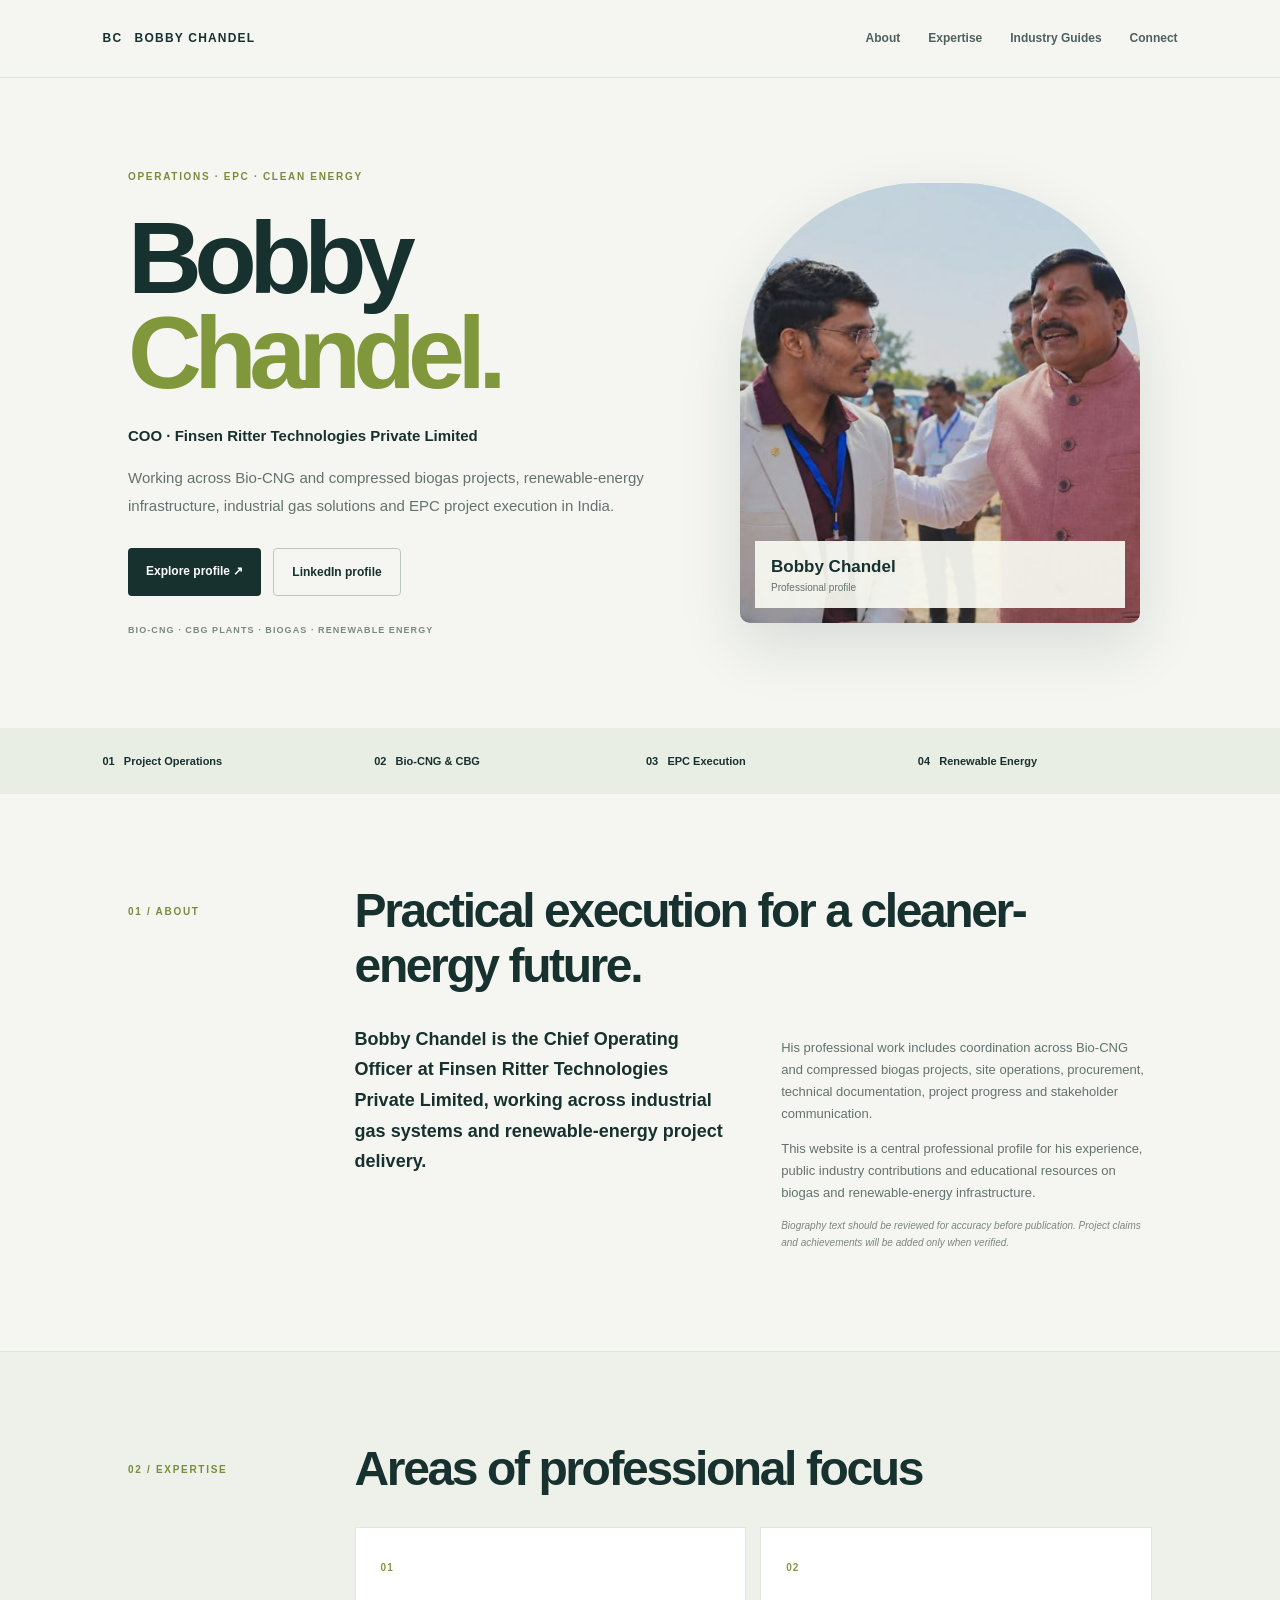
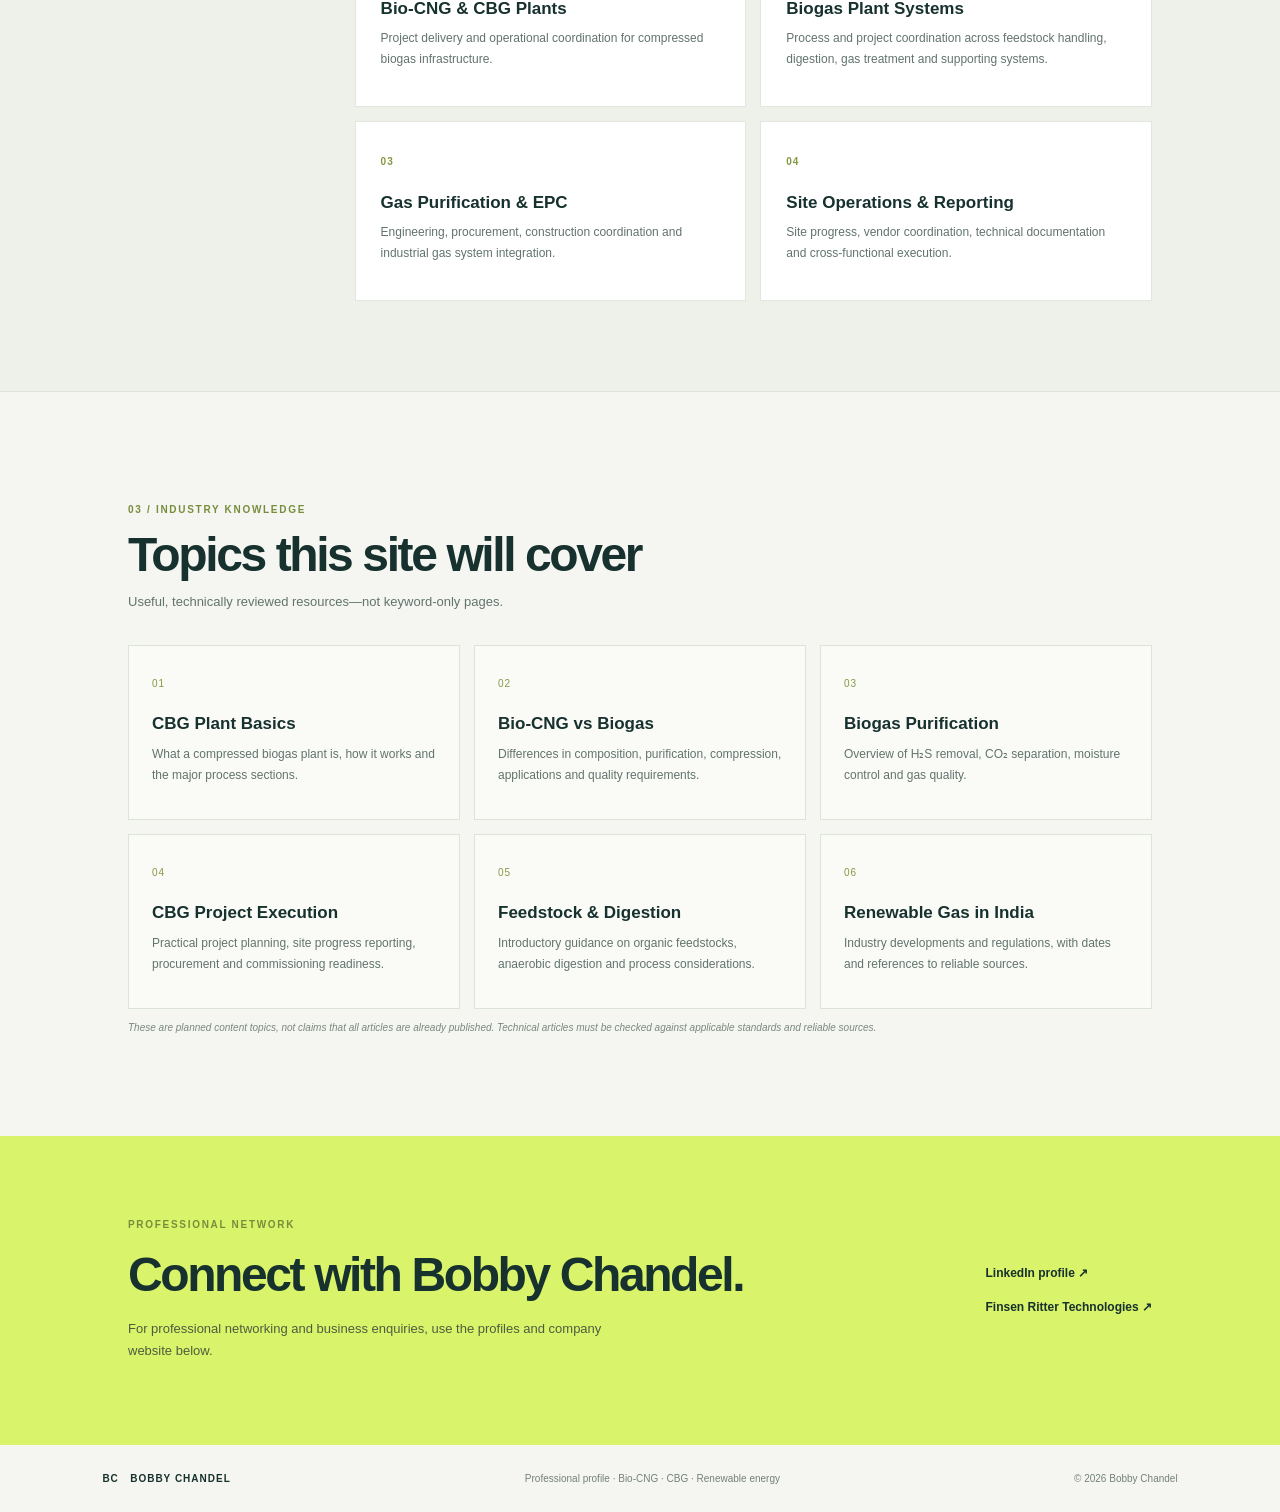
==== index.html @ 79c64b50 "Add files via upload" ====
<!doctype html>
<html lang="en">
<head>
<meta charset="utf-8"><meta name="viewport" content="width=device-width,initial-scale=1">
<title>Bobby Chandel | Bio-CNG, CBG Plants & Renewable Energy</title>
<meta name="description" content="Bobby Chandel, COO at Finsen Ritter Technologies Private Limited, works across Bio-CNG and compressed biogas projects, biogas plants, EPC execution and renewable energy infrastructure in India.">
<meta name="robots" content="index,follow,max-image-preview:large">
<link rel="canonical" href="https://bobbychandel.github.io/">
<meta property="og:type" content="profile"><meta property="og:title" content="Bobby Chandel | Bio-CNG & Renewable Energy">
<meta property="og:description" content="Professional profile of Bobby Chandel, COO at Finsen Ritter Technologies Private Limited.">
<meta property="og:url" content="https://bobbychandel.github.io/">
<meta property="og:image" content="https://bobbychandel.github.io/assets/bobby-chandel.jpg">
<meta name="twitter:card" content="summary_large_image"><meta name="twitter:image" content="https://bobbychandel.github.io/assets/bobby-chandel.jpg">
<link rel="stylesheet" href="styles.css">
<script type="application/ld+json">
{"@context":"https://schema.org","@type":"Person","name":"Bobby Chandel","jobTitle":"Chief Operating Officer","image":"https://bobbychandel.github.io/assets/bobby-chandel.jpg","url":"https://bobbychandel.github.io/","worksFor":{"@type":"Organization","name":"Finsen Ritter Technologies Private Limited","url":"https://www.finsenritter.com/"},"sameAs":["https://in.linkedin.com/in/bobby-chandel-126a93152"],"knowsAbout":["Bio-CNG plants","CBG plants","compressed biogas","biogas plants","biogas purification","renewable energy","EPC project execution","industrial gas solutions"]}
</script>
</head>
<body>
<header><a class="brand" href="#home">BC <span>BOBBY CHANDEL</span></a><nav><a href="#about">About</a><a href="#expertise">Expertise</a><a href="#insights">Industry Guides</a><a href="#connect">Connect</a></nav></header>
<main>
<section class="hero" id="home">
<div class="intro"><p class="eyebrow">OPERATIONS · EPC · CLEAN ENERGY</p><h1>Bobby<br><em>Chandel.</em></h1><h2>COO · Finsen Ritter Technologies Private Limited</h2><p class="summary">Working across Bio-CNG and compressed biogas projects, renewable-energy infrastructure, industrial gas solutions and EPC project execution in India.</p><div class="actions"><a class="btn" href="#about">Explore profile ↗</a><a class="btn outline" href="https://in.linkedin.com/in/bobby-chandel-126a93152" target="_blank" rel="noopener">LinkedIn profile</a></div><p class="micro">BIO-CNG · CBG PLANTS · BIOGAS · RENEWABLE ENERGY</p></div>
<div class="photo"><img src="assets/bobby-chandel.jpg" alt="Bobby Chandel at a professional public event"><div class="photo-label"><strong>Bobby Chandel</strong><span>Professional profile</span></div></div>
</section>
<section class="strip"><span>01 &nbsp; Project Operations</span><span>02 &nbsp; Bio-CNG & CBG</span><span>03 &nbsp; EPC Execution</span><span>04 &nbsp; Renewable Energy</span></section>
<section class="content" id="about"><p class="kicker">01 / ABOUT</p><div><h2>Practical execution for a cleaner-energy future.</h2><div class="two"><p class="lead">Bobby Chandel is the Chief Operating Officer at Finsen Ritter Technologies Private Limited, working across industrial gas systems and renewable-energy project delivery.</p><div><p>His professional work includes coordination across Bio-CNG and compressed biogas projects, site operations, procurement, technical documentation, project progress and stakeholder communication.</p><p>This website is a central professional profile for his experience, public industry contributions and educational resources on biogas and renewable-energy infrastructure.</p><p class="note">Biography text should be reviewed for accuracy before publication. Project claims and achievements will be added only when verified.</p></div></div></div></section>
<section class="content pale" id="expertise"><p class="kicker">02 / EXPERTISE</p><div><h2>Areas of professional focus</h2><div class="cards">
<article><b>01</b><h3>Bio-CNG & CBG Plants</h3><p>Project delivery and operational coordination for compressed biogas infrastructure.</p></article>
<article><b>02</b><h3>Biogas Plant Systems</h3><p>Process and project coordination across feedstock handling, digestion, gas treatment and supporting systems.</p></article>
<article><b>03</b><h3>Gas Purification & EPC</h3><p>Engineering, procurement, construction coordination and industrial gas system integration.</p></article>
<article><b>04</b><h3>Site Operations & Reporting</h3><p>Site progress, vendor coordination, technical documentation and cross-functional execution.</p></article>
</div></div></section>
<section class="insights" id="insights"><p class="kicker">03 / INDUSTRY KNOWLEDGE</p><h2>Topics this site will cover</h2><p class="sub">Useful, technically reviewed resources—not keyword-only pages.</p><div class="topic-grid">
<div><span>01</span><h3>CBG Plant Basics</h3><p>What a compressed biogas plant is, how it works and the major process sections.</p></div>
<div><span>02</span><h3>Bio-CNG vs Biogas</h3><p>Differences in composition, purification, compression, applications and quality requirements.</p></div>
<div><span>03</span><h3>Biogas Purification</h3><p>Overview of H₂S removal, CO₂ separation, moisture control and gas quality.</p></div>
<div><span>04</span><h3>CBG Project Execution</h3><p>Practical project planning, site progress reporting, procurement and commissioning readiness.</p></div>
<div><span>05</span><h3>Feedstock & Digestion</h3><p>Introductory guidance on organic feedstocks, anaerobic digestion and process considerations.</p></div>
<div><span>06</span><h3>Renewable Gas in India</h3><p>Industry developments and regulations, with dates and references to reliable sources.</p></div>
</div><p class="note">These are planned content topics, not claims that all articles are already published. Technical articles must be checked against applicable standards and reliable sources.</p></section>
<section class="connect" id="connect"><div><p class="eyebrow">PROFESSIONAL NETWORK</p><h2>Connect with Bobby Chandel.</h2><p>For professional networking and business enquiries, use the profiles and company website below.</p></div><div class="links"><a href="https://in.linkedin.com/in/bobby-chandel-126a93152" target="_blank" rel="noopener">LinkedIn profile ↗</a><a href="https://www.finsenritter.com/" target="_blank" rel="noopener">Finsen Ritter Technologies ↗</a></div></section>
</main><footer><strong>BC &nbsp; BOBBY CHANDEL</strong><span>Professional profile · Bio-CNG · CBG · Renewable energy</span><span>© <span id="year">2026</span> Bobby Chandel</span></footer>
<script>document.getElementById('year').textContent=new Date().getFullYear()</script>
</body></html>
---- styles.css ----
*{box-sizing:border-box} :root{--ink:#17312e;--muted:#62736e;--paper:#f5f6f1;--lime:#d9f36a;--line:#dce4da;--dark:#102927}html{scroll-behavior:smooth}body{margin:0;background:var(--paper);color:var(--ink);font:15px/1.7 Arial,sans-serif}a{color:inherit;text-decoration:none}header{height:78px;padding:0 8%;display:flex;justify-content:space-between;align-items:center;border-bottom:1px solid var(--line)}.brand{display:flex;gap:12px;align-items:center;font-size:12px;font-weight:800;letter-spacing:.12em}.brand:first-letter{background:var(--ink);color:var(--lime)}.brand span{letter-spacing:.1em}nav{display:flex;gap:28px;font-size:12px;font-weight:700;color:#4d625d}.hero{display:grid;grid-template-columns:1.1fr .9fr;gap:8%;align-items:center;padding:80px 10%;min-height:620px}.eyebrow,.kicker{font-size:10px;letter-spacing:.17em;font-weight:800;color:#788d3c}.hero h1{font-size:clamp(64px,8vw,105px);letter-spacing:-.075em;line-height:.93;margin:25px 0;font-weight:800}.hero h1 em{font-style:normal;color:#80983b}.hero h2{font-size:15px;line-height:1.5;margin:0 0 16px}.summary{max-width:520px;color:var(--muted);line-height:1.9}.actions{display:flex;gap:12px;flex-wrap:wrap;margin:27px 0}.btn{padding:13px 18px;background:var(--ink);color:white;border-radius:4px;font-size:12px;font-weight:700}.btn.outline{background:transparent;color:var(--ink);border:1px solid #b9c8bc}.micro{font-size:9px;letter-spacing:.12em;color:#7b8a80;font-weight:700}.photo{position:relative;height:440px;max-width:400px;justify-self:center;width:100%;border-radius:180px 180px 10px 10px;overflow:hidden;background:#dbe4d8;box-shadow:0 22px 60px #10292720}.photo img{height:100%;width:100%;object-fit:cover;object-position:40% center}.photo-label{position:absolute;bottom:15px;left:15px;right:15px;padding:13px 16px;background:#f8f9f1ed;display:flex;flex-direction:column;line-height:1.5}.photo-label strong{font-size:17px}.photo-label span{font-size:10px;color:#61736c}.strip{display:grid;grid-template-columns:repeat(4,1fr);gap:12px;padding:24px 8%;background:#e9eee5;font-size:11px;font-weight:700}.content{display:grid;grid-template-columns:.22fr 1fr;gap:5%;padding:90px 10%;border-bottom:1px solid var(--line)}.kicker{padding-top:9px}.content h2,.insights h2,.connect h2{font-size:clamp(30px,4vw,48px);line-height:1.14;letter-spacing:-.05em;margin:0 0 30px}.two{display:grid;grid-template-columns:1fr 1fr;gap:7%;color:var(--muted);font-size:13px}.lead{font-size:18px;line-height:1.7;color:var(--ink);font-weight:600;margin-top:0}.note{font-size:10px!important;color:#7a877e!important;font-style:italic}.pale{background:#eef1e9}.cards{display:grid;grid-template-columns:repeat(2,1fr);gap:14px}.cards article{background:#fff;border:1px solid #e1e7df;padding:25px;min-height:180px}.cards b,.topic-grid span{font-size:10px;color:#849944;letter-spacing:.1em}.cards h3,.topic-grid h3{font-size:17px;line-height:1.4;margin:18px 0 8px}.cards p,.topic-grid p{font-size:12px;color:var(--muted);margin:0}.insights{padding:90px 10%}.insights h2{margin-bottom:8px}.sub{color:var(--muted);font-size:13px;margin:0 0 32px}.topic-grid{display:grid;grid-template-columns:repeat(3,1fr);gap:14px}.topic-grid>div{padding:23px;border:1px solid var(--line);background:#fafbf7;min-height:175px}.connect{padding:70px 10%;display:flex;justify-content:space-between;gap:40px;align-items:center;background:var(--lime)}.connect h2{margin:15px 0}.connect p:not(.eyebrow){font-size:13px;max-width:500px;color:#4e5d3f}.links{display:flex;flex-direction:column;gap:14px;font-size:12px;font-weight:800;white-space:nowrap}footer{display:flex;align-items:center;justify-content:space-between;gap:18px;padding:25px 8%;font-size:10px;color:#748179}footer strong{color:var(--ink);letter-spacing:.1em}@media(max-width:760px){header{height:auto;min-height:70px;padding:15px 5%;flex-wrap:wrap;gap:12px}nav{width:100%;justify-content:space-between;gap:10px;font-size:10px}.hero{grid-template-columns:1fr;padding:50px 7%;gap:35px}.photo{height:370px;max-width:330px;grid-row:1}.hero h1{font-size:74px}.strip{grid-template-columns:repeat(2,1fr);padding:22px 7%}.content{grid-template-columns:1fr;padding:65px 7%;gap:14px}.two{grid-template-columns:1fr;gap:12px}.cards{grid-template-columns:1fr}.insights{padding:65px 7%}.topic-grid{grid-template-columns:1fr}.connect{padding:55px 7%;display:block}.links{margin-top:25px}footer{padding:25px 7%;flex-direction:column;align-items:flex-start}}
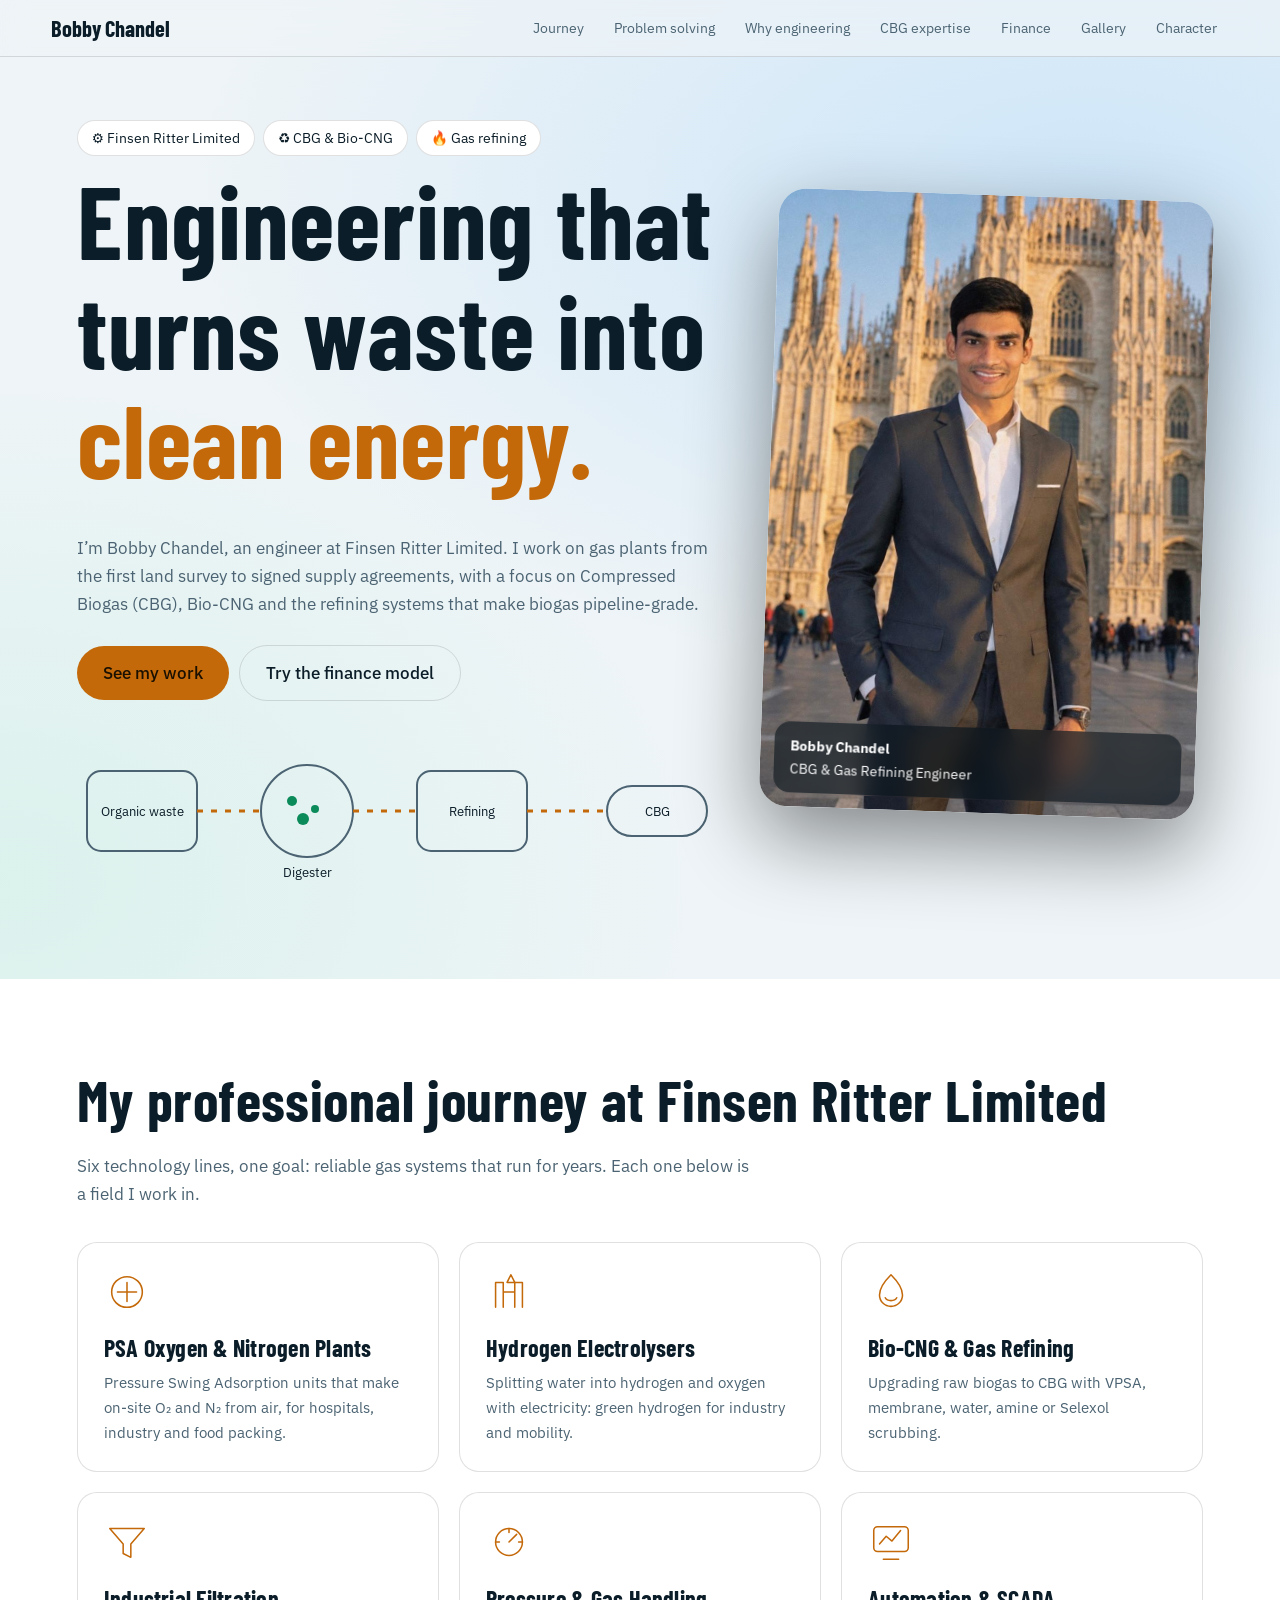
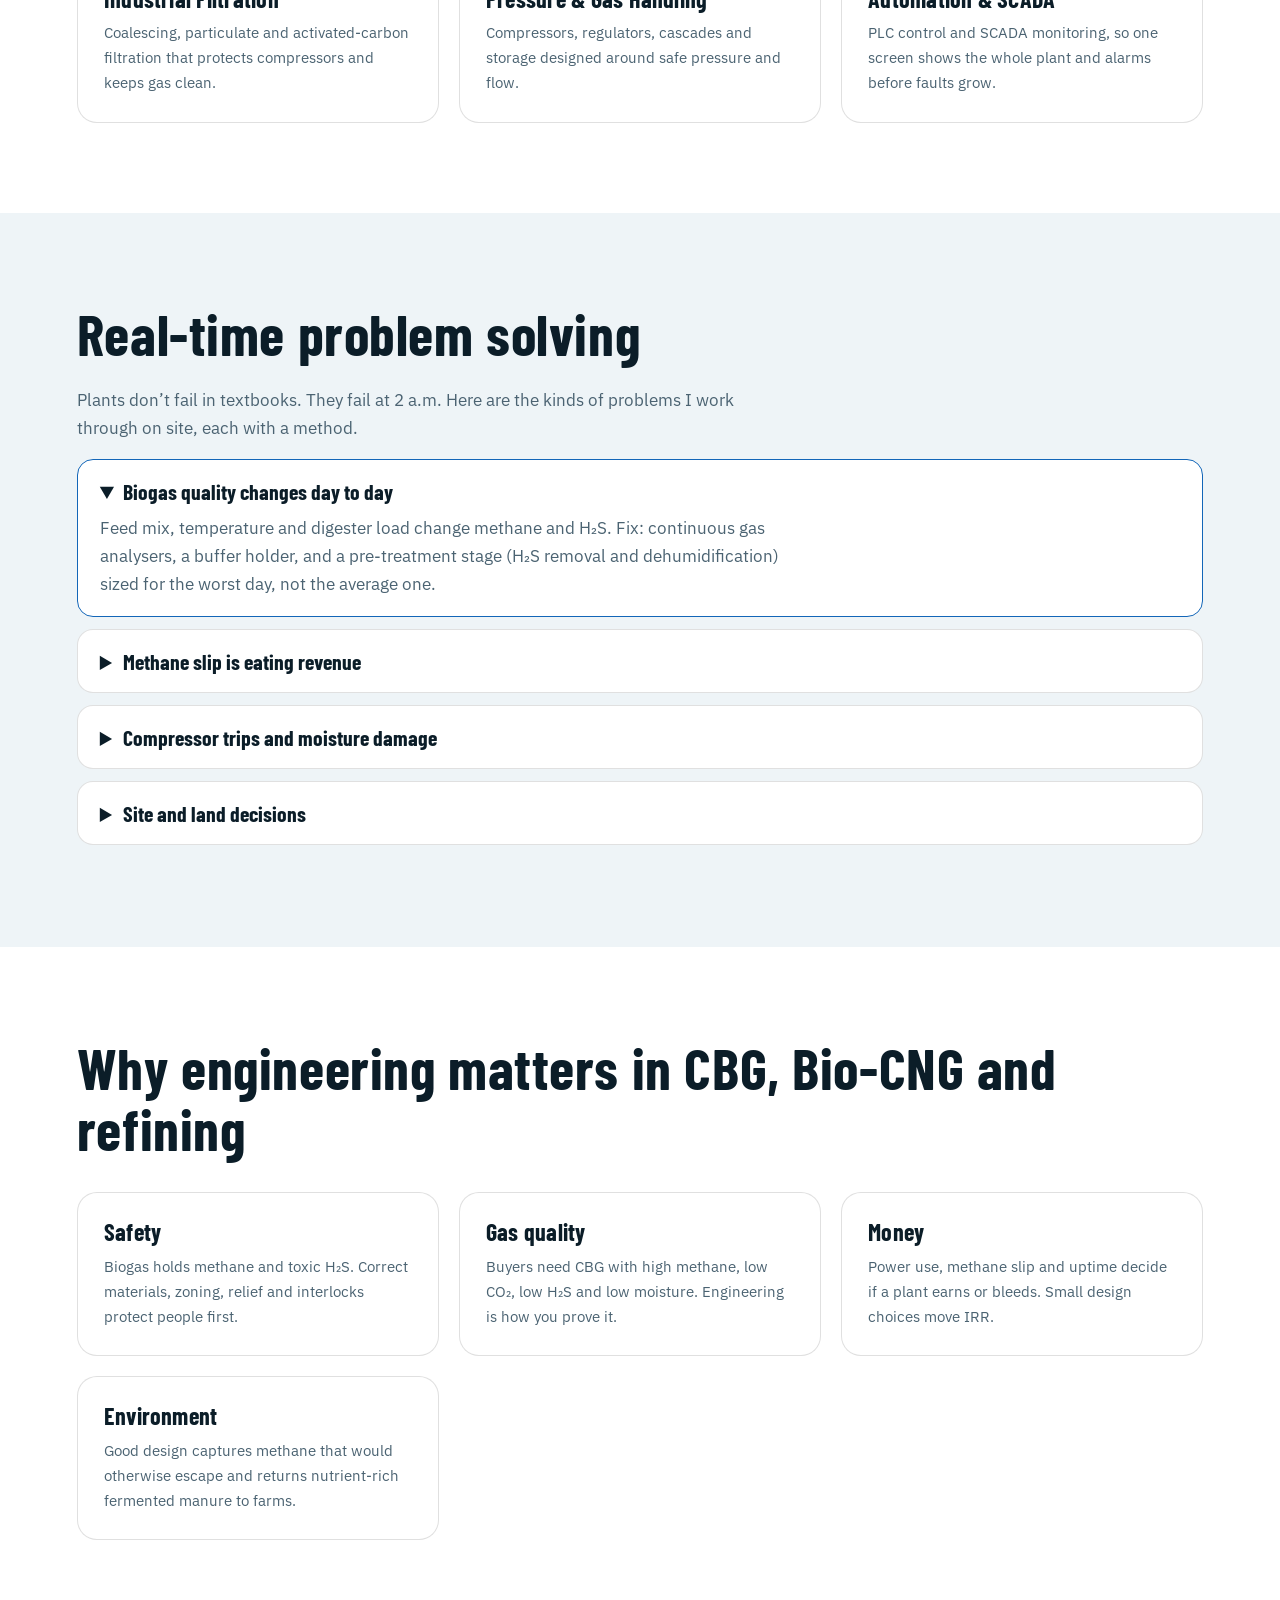
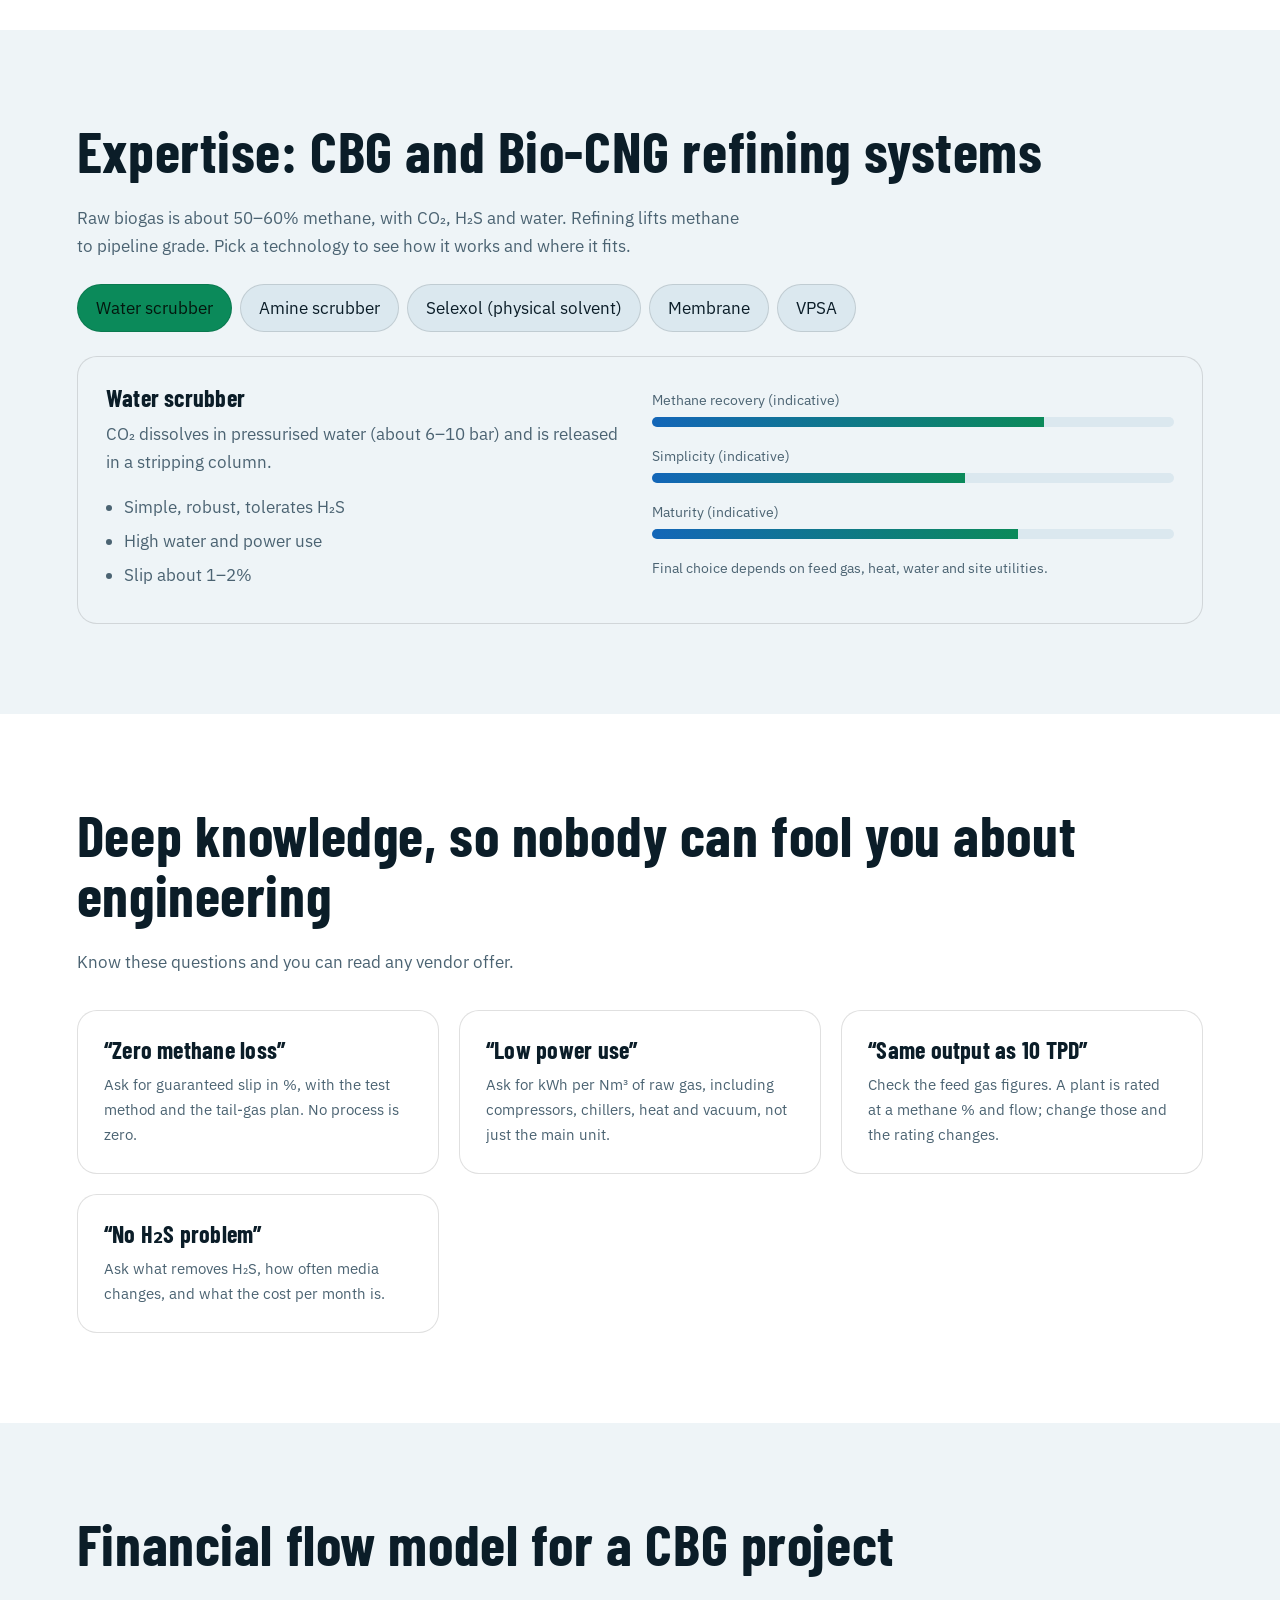
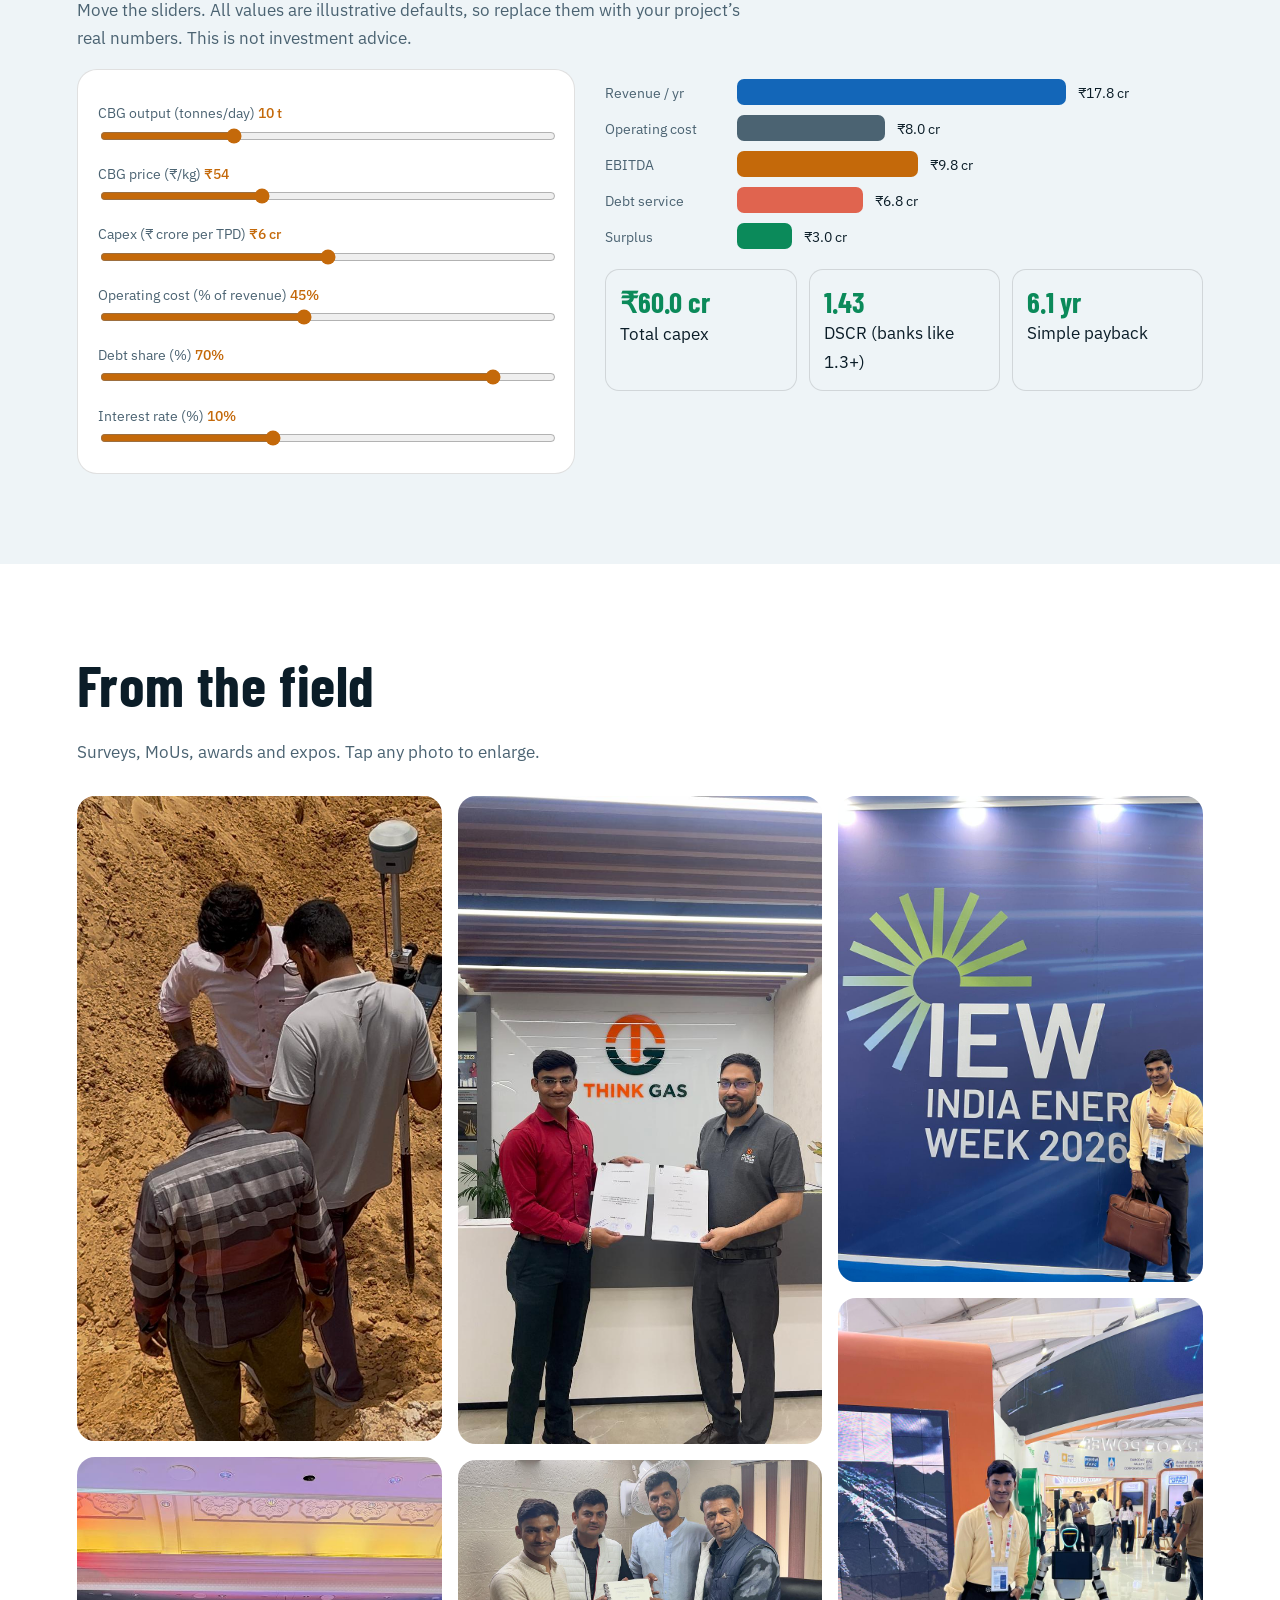
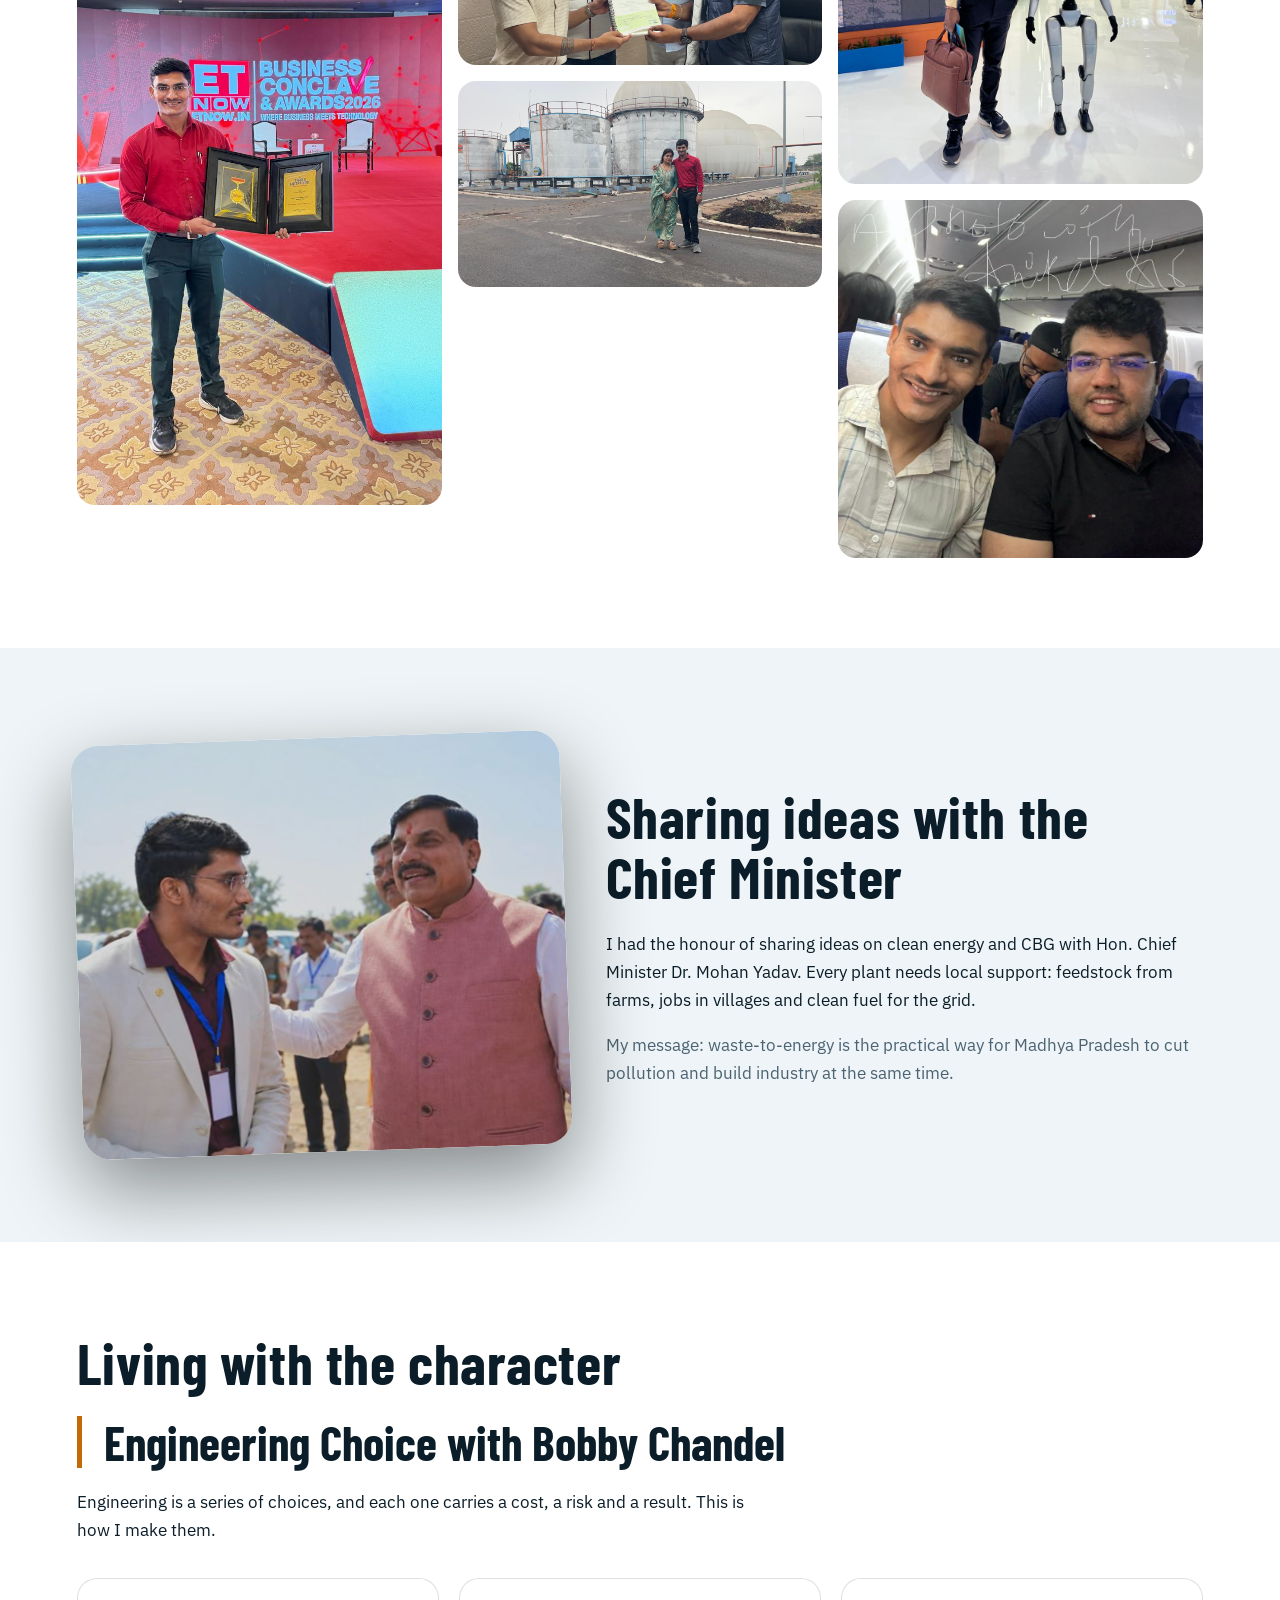
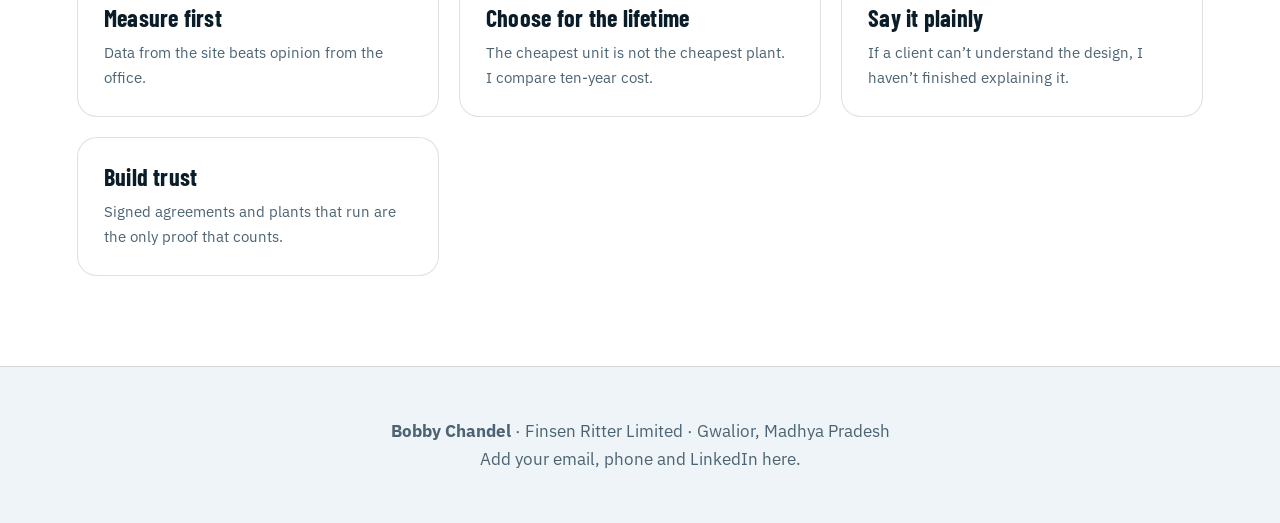
==== commit 58201af3: "Add files via upload" ====
--- a/index.html
+++ b/index.html
@@ -1,45 +1,152 @@
-<!doctype html>
-<html lang="en">
-<head>
-<meta charset="utf-8"><meta name="viewport" content="width=device-width,initial-scale=1">
-<title>Bobby Chandel | Bio-CNG, CBG Plants & Renewable Energy</title>
-<meta name="description" content="Bobby Chandel, COO at Finsen Ritter Technologies Private Limited, works across Bio-CNG and compressed biogas projects, biogas plants, EPC execution and renewable energy infrastructure in India.">
-<meta name="robots" content="index,follow,max-image-preview:large">
-<link rel="canonical" href="https://bobbychandel.github.io/">
-<meta property="og:type" content="profile"><meta property="og:title" content="Bobby Chandel | Bio-CNG & Renewable Energy">
-<meta property="og:description" content="Professional profile of Bobby Chandel, COO at Finsen Ritter Technologies Private Limited.">
-<meta property="og:url" content="https://bobbychandel.github.io/">
-<meta property="og:image" content="https://bobbychandel.github.io/assets/bobby-chandel.jpg">
-<meta name="twitter:card" content="summary_large_image"><meta name="twitter:image" content="https://bobbychandel.github.io/assets/bobby-chandel.jpg">
-<link rel="stylesheet" href="styles.css">
-<script type="application/ld+json">
-{"@context":"https://schema.org","@type":"Person","name":"Bobby Chandel","jobTitle":"Chief Operating Officer","image":"https://bobbychandel.github.io/assets/bobby-chandel.jpg","url":"https://bobbychandel.github.io/","worksFor":{"@type":"Organization","name":"Finsen Ritter Technologies Private Limited","url":"https://www.finsenritter.com/"},"sameAs":["https://in.linkedin.com/in/bobby-chandel-126a93152"],"knowsAbout":["Bio-CNG plants","CBG plants","compressed biogas","biogas plants","biogas purification","renewable energy","EPC project execution","industrial gas solutions"]}
-</script>
-</head>
-<body>
-<header><a class="brand" href="#home">BC <span>BOBBY CHANDEL</span></a><nav><a href="#about">About</a><a href="#expertise">Expertise</a><a href="#insights">Industry Guides</a><a href="#connect">Connect</a></nav></header>
-<main>
-<section class="hero" id="home">
-<div class="intro"><p class="eyebrow">OPERATIONS · EPC · CLEAN ENERGY</p><h1>Bobby<br><em>Chandel.</em></h1><h2>COO · Finsen Ritter Technologies Private Limited</h2><p class="summary">Working across Bio-CNG and compressed biogas projects, renewable-energy infrastructure, industrial gas solutions and EPC project execution in India.</p><div class="actions"><a class="btn" href="#about">Explore profile ↗</a><a class="btn outline" href="https://in.linkedin.com/in/bobby-chandel-126a93152" target="_blank" rel="noopener">LinkedIn profile</a></div><p class="micro">BIO-CNG · CBG PLANTS · BIOGAS · RENEWABLE ENERGY</p></div>
-<div class="photo"><img src="assets/bobby-chandel.jpg" alt="Bobby Chandel at a professional public event"><div class="photo-label"><strong>Bobby Chandel</strong><span>Professional profile</span></div></div>
-</section>
-<section class="strip"><span>01 &nbsp; Project Operations</span><span>02 &nbsp; Bio-CNG & CBG</span><span>03 &nbsp; EPC Execution</span><span>04 &nbsp; Renewable Energy</span></section>
-<section class="content" id="about"><p class="kicker">01 / ABOUT</p><div><h2>Practical execution for a cleaner-energy future.</h2><div class="two"><p class="lead">Bobby Chandel is the Chief Operating Officer at Finsen Ritter Technologies Private Limited, working across industrial gas systems and renewable-energy project delivery.</p><div><p>His professional work includes coordination across Bio-CNG and compressed biogas projects, site operations, procurement, technical documentation, project progress and stakeholder communication.</p><p>This website is a central professional profile for his experience, public industry contributions and educational resources on biogas and renewable-energy infrastructure.</p><p class="note">Biography text should be reviewed for accuracy before publication. Project claims and achievements will be added only when verified.</p></div></div></div></section>
-<section class="content pale" id="expertise"><p class="kicker">02 / EXPERTISE</p><div><h2>Areas of professional focus</h2><div class="cards">
-<article><b>01</b><h3>Bio-CNG & CBG Plants</h3><p>Project delivery and operational coordination for compressed biogas infrastructure.</p></article>
-<article><b>02</b><h3>Biogas Plant Systems</h3><p>Process and project coordination across feedstock handling, digestion, gas treatment and supporting systems.</p></article>
-<article><b>03</b><h3>Gas Purification & EPC</h3><p>Engineering, procurement, construction coordination and industrial gas system integration.</p></article>
-<article><b>04</b><h3>Site Operations & Reporting</h3><p>Site progress, vendor coordination, technical documentation and cross-functional execution.</p></article>
-</div></div></section>
-<section class="insights" id="insights"><p class="kicker">03 / INDUSTRY KNOWLEDGE</p><h2>Topics this site will cover</h2><p class="sub">Useful, technically reviewed resources—not keyword-only pages.</p><div class="topic-grid">
-<div><span>01</span><h3>CBG Plant Basics</h3><p>What a compressed biogas plant is, how it works and the major process sections.</p></div>
-<div><span>02</span><h3>Bio-CNG vs Biogas</h3><p>Differences in composition, purification, compression, applications and quality requirements.</p></div>
-<div><span>03</span><h3>Biogas Purification</h3><p>Overview of H₂S removal, CO₂ separation, moisture control and gas quality.</p></div>
-<div><span>04</span><h3>CBG Project Execution</h3><p>Practical project planning, site progress reporting, procurement and commissioning readiness.</p></div>
-<div><span>05</span><h3>Feedstock & Digestion</h3><p>Introductory guidance on organic feedstocks, anaerobic digestion and process considerations.</p></div>
-<div><span>06</span><h3>Renewable Gas in India</h3><p>Industry developments and regulations, with dates and references to reliable sources.</p></div>
-</div><p class="note">These are planned content topics, not claims that all articles are already published. Technical articles must be checked against applicable standards and reliable sources.</p></section>
-<section class="connect" id="connect"><div><p class="eyebrow">PROFESSIONAL NETWORK</p><h2>Connect with Bobby Chandel.</h2><p>For professional networking and business enquiries, use the profiles and company website below.</p></div><div class="links"><a href="https://in.linkedin.com/in/bobby-chandel-126a93152" target="_blank" rel="noopener">LinkedIn profile ↗</a><a href="https://www.finsenritter.com/" target="_blank" rel="noopener">Finsen Ritter Technologies ↗</a></div></section>
-</main><footer><strong>BC &nbsp; BOBBY CHANDEL</strong><span>Professional profile · Bio-CNG · CBG · Renewable energy</span><span>© <span id="year">2026</span> Bobby Chandel</span></footer>
-<script>document.getElementById('year').textContent=new Date().getFullYear()</script>
-</body></html>+<!DOCTYPE html>
+<html lang="en"><head><meta charset="utf-8">
+<meta name="viewport" content="width=device-width, initial-scale=1, viewport-fit=cover">
+<title>Bobby Chandel | CBG, Bio-CNG &amp; Gas Refining Engineer</title>
+<link href="https://fonts.googleapis.com/css2?family=Barlow+Condensed:wght@500;700&amp;family=IBM+Plex+Sans:wght@400;500&amp;display=swap" rel="stylesheet">
+<style>
+:root{--bg:#07131c;--s1:#0e2230;--s2:#143247;--tx:#e8f0f4;--mu:#93a9b6;--fl:#ffb347;--gr:#4fe0a0;--bl:#3aa4ff;--ln:rgba(255,255,255,.1);box-sizing:border-box;padding-top:env(safe-area-inset-top,0px);padding-bottom:env(safe-area-inset-bottom,0px);color-scheme:dark}
+@media(prefers-color-scheme:light){:root:not([data-theme="dark"]){--bg:#eef4f7;--s1:#fff;--s2:#dbe8ef;--tx:#0b1d28;--mu:#4b6372;--fl:#c4690a;--gr:#0b8a5a;--bl:#1366b8;--ln:rgba(0,0,0,.12);color-scheme:light}}
+:root[data-theme="light"]{--bg:#eef4f7;--s1:#fff;--s2:#dbe8ef;--tx:#0b1d28;--mu:#4b6372;--fl:#c4690a;--gr:#0b8a5a;--bl:#1366b8;--ln:rgba(0,0,0,.12);color-scheme:light}
+html{scroll-behavior:smooth;scroll-padding-top:70px}*{box-sizing:border-box}
+body{margin:0;background:var(--bg);color:var(--tx);font:400 17px/1.65 'IBM Plex Sans',system-ui,sans-serif;overflow-x:hidden}
+h1,h2,h3{font-family:'Barlow Condensed','Arial Narrow',sans-serif;line-height:1.05;margin:0 0 .4em;letter-spacing:.01em}
+h1{font-size:clamp(3rem,9vw,6.5rem);font-weight:700}h2{font-size:clamp(2.2rem,5vw,3.6rem);font-weight:700}h3{font-size:1.5rem;font-weight:700}
+p{margin:0 0 1em;max-width:68ch}.mu{color:var(--mu)}section{padding:90px 6vw;position:relative}.w{max-width:1180px;margin:auto}
+nav{position:fixed;top:0;left:0;right:0;z-index:20;display:flex;gap:6px;align-items:center;padding:calc(10px + env(safe-area-inset-top,0px)) 4vw 10px;backdrop-filter:blur(14px);background:color-mix(in srgb,var(--bg) 60%,transparent);border-bottom:1px solid var(--ln);overflow-x:auto;white-space:nowrap}
+nav b{font:700 1.4rem 'Barlow Condensed',sans-serif;margin-right:auto;padding-right:14px}nav a{color:var(--mu);text-decoration:none;padding:6px 12px;border-radius:99px;font-size:.9rem;transition:.25s}nav a:hover{color:var(--tx);background:var(--s2)}
+.hero{min-height:100vh;display:grid;grid-template-columns:1.2fr .8fr;gap:40px;align-items:center;padding-top:120px;background:radial-gradient(900px 500px at 85% 20%,rgba(58,164,255,.18),transparent),radial-gradient(700px 500px at 0 90%,rgba(79,224,160,.12),transparent)}
+.hero h1 span{color:var(--fl)}.tag{display:inline-flex;gap:8px;align-items:center;border:1px solid var(--ln);border-radius:99px;padding:6px 14px;margin:0 8px 8px 0;font-size:.85rem;background:var(--s1)}
+.ph{position:relative;border-radius:28px;overflow:hidden;box-shadow:0 30px 80px rgba(0,0,0,.45);transform:rotate(2deg);transition:.5s}.ph:hover{transform:rotate(0) scale(1.02)}.ph img{width:100%;display:block}
+.ph .bd{position:absolute;left:14px;bottom:14px;right:14px;padding:12px 16px;border-radius:16px;backdrop-filter:blur(12px);background:rgba(7,19,28,.6);color:#fff;font-size:.9rem}
+.btn{display:inline-block;padding:13px 26px;border-radius:99px;background:var(--fl);color:#1a1000;font-weight:500;text-decoration:none;margin:10px 10px 0 0;transition:.3s}.btn:hover{transform:translateY(-3px);box-shadow:0 10px 30px color-mix(in srgb,var(--fl) 50%,transparent)}.btn.o{background:none;color:var(--tx);border:1px solid var(--ln)}
+.flow{margin-top:30px;width:100%;max-width:640px}.flow .pipe{stroke-dasharray:6 8;animation:dash 1s linear infinite}@keyframes dash{to{stroke-dashoffset:-14}}
+.bub{animation:rise 3s ease-in infinite}@keyframes rise{from{transform:translateY(0);opacity:.9}to{transform:translateY(-60px);opacity:0}}
+.grid{display:grid;grid-template-columns:repeat(auto-fit,minmax(280px,1fr));gap:20px;margin-top:34px}
+.card{background:var(--s1);border:1px solid var(--ln);border-radius:20px;padding:26px;position:relative;overflow:hidden;transition:.35s}
+.card:hover{transform:translateY(-8px);border-color:var(--fl);box-shadow:0 20px 50px rgba(0,0,0,.3)}.card svg{width:46px;height:46px;stroke:var(--fl);fill:none;stroke-width:1.6;stroke-linecap:round;stroke-linejoin:round;margin-bottom:12px;transition:.4s}.card:hover svg{transform:rotate(-8deg) scale(1.15);stroke:var(--gr)}
+.card p{font-size:.95rem;color:var(--mu);margin:0}.alt{background:var(--s1)}
+.tabs{display:flex;gap:8px;flex-wrap:wrap;margin:24px 0}.tabs button{font:inherit;color:var(--tx);background:var(--s2);border:1px solid var(--ln);border-radius:99px;padding:9px 18px;cursor:pointer;transition:.25s}.tabs button.on,.tabs button:hover{background:var(--gr);color:#04170e}
+.panel{background:var(--bg);border:1px solid var(--ln);border-radius:20px;padding:28px;display:grid;grid-template-columns:1fr 1fr;gap:24px}.panel ul{margin:0;padding-left:18px;color:var(--mu)}.panel li{margin:6px 0}.meter{height:10px;border-radius:9px;background:var(--s2);overflow:hidden;margin:4px 0 14px}.meter i{display:block;height:100%;background:linear-gradient(90deg,var(--bl),var(--gr));transition:width .6s}
+details{background:var(--s1);border:1px solid var(--ln);border-radius:16px;padding:18px 22px;margin:12px 0;transition:.3s}details[open]{border-color:var(--bl)}summary{cursor:pointer;font:700 1.35rem 'Barlow Condensed',sans-serif}details p{margin:10px 0 0;color:var(--mu)}
+.fin{display:grid;grid-template-columns:1fr 1.2fr;gap:30px}.fin label{display:block;font-size:.88rem;color:var(--mu);margin-top:12px}.fin input{width:100%;accent-color:var(--fl)}.fin output{color:var(--fl);font-weight:500}
+.bars div{display:flex;align-items:center;gap:12px;margin:10px 0;font-size:.9rem}.bars span{width:120px;color:var(--mu)}.bars i{height:26px;border-radius:7px;transition:width .5s;min-width:3px}.bars em{font-style:normal;white-space:nowrap}
+.kpi{display:grid;grid-template-columns:repeat(3,1fr);gap:12px;margin-top:20px}.kpi div{background:var(--bg);border:1px solid var(--ln);border-radius:14px;padding:14px}.kpi b{display:block;font:700 1.8rem 'Barlow Condensed',sans-serif;color:var(--gr)}
+.gal{columns:3 260px;column-gap:16px;margin-top:30px}.gal figure{margin:0 0 16px;break-inside:avoid;position:relative;border-radius:18px;overflow:hidden;cursor:pointer}.gal img{width:100%;display:block;transition:.6s}.gal figure:hover img{transform:scale(1.08);filter:blur(3px) brightness(.55)}
+.gal figcaption{position:absolute;inset:auto 0 0 0;padding:16px;color:#fff;font-size:.95rem;transform:translateY(100%);transition:.4s;background:linear-gradient(transparent,rgba(0,0,0,.8))}.gal figure:hover figcaption{transform:none}
+.cm{display:grid;grid-template-columns:.9fr 1.1fr;gap:40px;align-items:center}.cm .ph{transform:rotate(-2deg)}
+.quote{font:700 clamp(1.8rem,4vw,3rem)/1.1 'Barlow Condensed',sans-serif;border-left:5px solid var(--fl);padding-left:22px;margin:20px 0}
+.lb{position:fixed;inset:0;z-index:50;background:rgba(0,0,0,.8);backdrop-filter:blur(10px);display:none;place-items:center;padding:20px}.lb.on{display:grid}.lb img{max-width:92vw;max-height:88vh;border-radius:14px}
+footer{padding:50px 6vw;text-align:center;color:var(--mu);border-top:1px solid var(--ln)}
+.rv{opacity:0;transform:translateY(30px);transition:1s}.rv.in{opacity:1;transform:none}
+@media(max-width:820px){.hero,.cm,.fin,.panel{grid-template-columns:1fr}.hero{padding-top:110px}nav a{padding:6px 8px}.kpi{grid-template-columns:1fr}}
+@media(prefers-reduced-motion:reduce){*{animation:none!important;transition:none!important}.rv{opacity:1;transform:none}}
+a:focus-visible,button:focus-visible,summary:focus-visible{outline:2px solid var(--fl);outline-offset:3px}
+</style></head><body>
+<nav><b>Bobby Chandel</b><a href="#journey">Journey</a><a href="#solve">Problem solving</a><a href="#why">Why engineering</a><a href="#cbg">CBG expertise</a><a href="#fin">Finance</a><a href="#gallery">Gallery</a><a href="#char">Character</a></nav>
+
+<section class="hero"><div>
+<span class="tag">⚙ Finsen Ritter Limited</span><span class="tag">♻ CBG &amp; Bio-CNG</span><span class="tag">🔥 Gas refining</span>
+<h1>Engineering that turns waste into <span>clean energy.</span></h1>
+<p class="mu">I’m Bobby Chandel, an engineer at Finsen Ritter Limited. I work on gas plants from the first land survey to signed supply agreements, with a focus on Compressed Biogas (CBG), Bio-CNG and the refining systems that make biogas pipeline-grade.</p>
+<a class="btn" href="#journey">See my work</a><a class="btn o" href="#fin">Try the finance model</a>
+<svg class="flow" viewBox="0 0 640 150" role="img" aria-label="Animated flow: organic waste to digester to refining to CBG">
+<g fill="none" stroke="var(--mu)" stroke-width="2"><rect x="10" y="40" width="110" height="80" rx="14"/><circle cx="230" cy="80" r="46"/><rect x="340" y="40" width="110" height="80" rx="14"/><rect x="530" y="55" width="100" height="50" rx="25"/></g>
+<g class="pipe" stroke="var(--fl)" stroke-width="3" fill="none"><path d="M120 80H184"/><path d="M276 80H340"/><path d="M450 80H530"/></g>
+<g fill="var(--gr)"><circle class="bub" cx="215" cy="70" r="5"/><circle class="bub" cx="238" cy="78" r="4" style="animation-delay:1s"/><circle class="bub" cx="226" cy="88" r="6" style="animation-delay:2s"/></g>
+<g fill="var(--tx)" font-size="13" text-anchor="middle" font-family="IBM Plex Sans,sans-serif"><text x="65" y="85">Organic waste</text><text x="230" y="146">Digester</text><text x="395" y="85">Refining</text><text x="580" y="85">CBG</text></g></svg>
+</div>
+<div class="ph"><img src="images/Personal_Photo.jpeg" alt="Bobby Chandel"><div class="bd"><b>Bobby Chandel</b><br>CBG &amp; Gas Refining Engineer</div></div></section>
+
+<section id="journey" class="alt"><div class="w rv"><h2>My professional journey at Finsen Ritter Limited</h2>
+<p class="mu">Six technology lines, one goal: reliable gas systems that run for years. Each one below is a field I work in.</p>
+<div class="grid">
+<div class="card"><svg viewBox="0 0 48 48"><circle cx="24" cy="24" r="16"/><path d="M14 24h20M24 14v20"/></svg><h3>PSA Oxygen &amp; Nitrogen Plants</h3><p>Pressure Swing Adsorption units that make on-site O₂ and N₂ from air, for hospitals, industry and food packing.</p></div>
+<div class="card"><svg viewBox="0 0 48 48"><path d="M10 40V14h8v26M30 40V14h8v26M18 24h12"/><path d="M26 6l-4 8h8z"/></svg><h3>Hydrogen Electrolysers</h3><p>Splitting water into hydrogen and oxygen with electricity: green hydrogen for industry and mobility.</p></div>
+<div class="card"><svg viewBox="0 0 48 48"><path d="M24 6c8 8 12 14 12 21a12 12 0 0 1-24 0c0-7 4-13 12-21z"/><path d="M18 30c2 4 10 4 12 0"/></svg><h3>Bio-CNG &amp; Gas Refining</h3><p>Upgrading raw biogas to CBG with VPSA, membrane, water, amine or Selexol scrubbing.</p></div>
+<div class="card"><svg viewBox="0 0 48 48"><path d="M6 10h36L28 26v14l-8-4V26z"/></svg><h3>Industrial Filtration</h3><p>Coalescing, particulate and activated-carbon filtration that protects compressors and keeps gas clean.</p></div>
+<div class="card"><svg viewBox="0 0 48 48"><circle cx="24" cy="24" r="14"/><path d="M24 24l8-8M10 24h4M34 24h4M24 10v4"/></svg><h3>Pressure &amp; Gas Handling</h3><p>Compressors, regulators, cascades and storage designed around safe pressure and flow.</p></div>
+<div class="card"><svg viewBox="0 0 48 48"><rect x="6" y="8" width="36" height="26" rx="4"/><path d="M12 26l7-8 6 5 9-11M16 42h16"/></svg><h3>Automation &amp; SCADA</h3><p>PLC control and SCADA monitoring, so one screen shows the whole plant and alarms before faults grow.</p></div></div></div></section>
+
+<section id="solve"><div class="w rv"><h2>Real-time problem solving</h2><p class="mu">Plants don’t fail in textbooks. They fail at 2 a.m. Here are the kinds of problems I work through on site, each with a method.</p>
+<details open><summary>Biogas quality changes day to day</summary><p>Feed mix, temperature and digester load change methane and H₂S. Fix: continuous gas analysers, a buffer holder, and a pre-treatment stage (H₂S removal and dehumidification) sized for the worst day, not the average one.</p></details>
+<details><summary>Methane slip is eating revenue</summary><p>Every 1% of methane lost to the off-gas is 1% of sellable gas gone. Fix: compare slip across technologies, add multi-stage membranes or off-gas recycle, and treat tail gas where required.</p></details>
+<details><summary>Compressor trips and moisture damage</summary><p>Wet gas corrodes and fouls downstream equipment. Fix: chilling and dryer sizing from real dew-point data, plus coalescing filters before every compressor.</p></details>
+<details><summary>Site and land decisions</summary><p>Plant layout, feedstock routes, gas-grid distance and safety zones all start with a survey. I take part in land surveys, such as the Hingonia CBG plant, so the design starts from facts on the ground.</p></details></div></section>
+
+<section id="why" class="alt"><div class="w rv"><h2>Why engineering matters in CBG, Bio-CNG and refining</h2>
+<div class="grid">
+<div class="card"><h3>Safety</h3><p>Biogas holds methane and toxic H₂S. Correct materials, zoning, relief and interlocks protect people first.</p></div>
+<div class="card"><h3>Gas quality</h3><p>Buyers need CBG with high methane, low CO₂, low H₂S and low moisture. Engineering is how you prove it.</p></div>
+<div class="card"><h3>Money</h3><p>Power use, methane slip and uptime decide if a plant earns or bleeds. Small design choices move IRR.</p></div>
+<div class="card"><h3>Environment</h3><p>Good design captures methane that would otherwise escape and returns nutrient-rich fermented manure to farms.</p></div></div></div></section>
+
+<section id="cbg"><div class="w rv"><h2>Expertise: CBG and Bio-CNG refining systems</h2>
+<p class="mu">Raw biogas is about 50–60% methane, with CO₂, H₂S and water. Refining lifts methane to pipeline grade. Pick a technology to see how it works and where it fits.</p>
+<div class="tabs" id="tabs"></div><div class="panel" id="panel"></div></div></section>
+
+<section class="alt"><div class="w rv"><h2>Deep knowledge, so nobody can fool you about engineering</h2>
+<p class="mu">Know these questions and you can read any vendor offer.</p>
+<div class="grid">
+<div class="card"><h3>“Zero methane loss”</h3><p>Ask for guaranteed slip in %, with the test method and the tail-gas plan. No process is zero.</p></div>
+<div class="card"><h3>“Low power use”</h3><p>Ask for kWh per Nm³ of raw gas, including compressors, chillers, heat and vacuum, not just the main unit.</p></div>
+<div class="card"><h3>“Same output as 10 TPD”</h3><p>Check the feed gas figures. A plant is rated at a methane % and flow; change those and the rating changes.</p></div>
+<div class="card"><h3>“No H₂S problem”</h3><p>Ask what removes H₂S, how often media changes, and what the cost per month is.</p></div></div></div></section>
+
+<section id="fin"><div class="w rv"><h2>Financial flow model for a CBG project</h2>
+<p class="mu">Move the sliders. All values are illustrative defaults, so replace them with your project’s real numbers. This is not investment advice.</p>
+<div class="fin"><div class="card" style="padding:20px">
+<label>CBG output (tonnes/day) <output id="oT"></output><input id="T" type="range" min="2" max="30" value="10"></label>
+<label>CBG price (₹/kg) <output id="oP"></output><input id="P" type="range" min="40" max="80" value="54"></label>
+<label>Capex (₹ crore per TPD) <output id="oC"></output><input id="C" type="range" min="3" max="9" step=".5" value="6"></label>
+<label>Operating cost (% of revenue) <output id="oO"></output><input id="O" type="range" min="25" max="70" value="45"></label>
+<label>Debt share (%) <output id="oD"></output><input id="D" type="range" min="0" max="80" value="70"></label>
+<label>Interest rate (%) <output id="oI"></output><input id="I" type="range" min="7" max="15" step=".5" value="10"></label></div>
+<div><div class="bars" id="bars"></div><div class="kpi" id="kpi"></div></div></div></div></section>
+
+<section id="gallery" class="alt"><div class="w rv"><h2>From the field</h2><p class="mu">Surveys, MoUs, awards and expos. Tap any photo to enlarge.</p>
+<div class="gal">
+<figure><img src="images/Photo_of_land_survey_Hingonia_CBG_Plant.jpeg" alt="Land survey"><figcaption>Land survey with GNSS equipment, Hingonia CBG plant</figcaption></figure>
+<figure><img src="images/Excellence_Award.jpeg" alt="Award"><figcaption>Excellence award, ET Now Business Conclave &amp; Awards 2026</figcaption></figure>
+<figure><img src="images/TPA_for_CBG_Supply_Signed_Think_Gas.jpeg" alt="TPA"><figcaption>Signing the Tripartite Agreement for CBG supply with Think Gas</figcaption></figure>
+<figure><img src="images/Bhopal_Plant_MoU_signing.jpeg" alt="MoU"><figcaption>Bhopal plant MoU signing</figcaption></figure>
+<figure><img src="images/Jaipur_CBG_plant_visit.jpeg" alt="Plant"><figcaption>Jaipur CBG plant visit: digesters and gas holders</figcaption></figure>
+<figure><img src="images/India_Energy_week_expo_attended.jpeg" alt="IEW"><figcaption>India Energy Week 2026</figcaption></figure>
+<figure><img src="images/Humonoid_Robot.jpeg" alt="Robot"><figcaption>Meeting a humanoid robot at the energy expo</figcaption></figure>
+<figure><img src="images/First_flight_experience_with_the_Director_Sir.jpeg" alt="Flight"><figcaption>First flight with the Director, on the way to work</figcaption></figure></div></div></section>
+
+<section id="idea"><div class="w rv cm"><div class="ph"><img src="images/Chief_Minister_Mohan_Yadav.png" alt="Idea sharing with Hon. Chief Minister Mohan Yadav"></div>
+<div><h2>Sharing ideas with the Chief Minister</h2><p>I had the honour of sharing ideas on clean energy and CBG with Hon. Chief Minister Dr. Mohan Yadav. Every plant needs local support: feedstock from farms, jobs in villages and clean fuel for the grid.</p><p class="mu">My message: waste-to-energy is the practical way for Madhya Pradesh to cut pollution and build industry at the same time.</p></div></div></section>
+
+<section id="char" class="alt"><div class="w rv"><h2>Living with the character</h2>
+<div class="quote">Engineering Choice with Bobby Chandel</div>
+<p>Engineering is a series of choices, and each one carries a cost, a risk and a result. This is how I make them.</p>
+<div class="grid">
+<div class="card"><h3>Measure first</h3><p>Data from the site beats opinion from the office.</p></div>
+<div class="card"><h3>Choose for the lifetime</h3><p>The cheapest unit is not the cheapest plant. I compare ten-year cost.</p></div>
+<div class="card"><h3>Say it plainly</h3><p>If a client can’t understand the design, I haven’t finished explaining it.</p></div>
+<div class="card"><h3>Build trust</h3><p>Signed agreements and plants that run are the only proof that counts.</p></div></div></div></section>
+<footer><b>Bobby Chandel</b> · Finsen Ritter Limited · Gwalior, Madhya Pradesh<br>Add your email, phone and LinkedIn here.</footer>
+<div class="lb" id="lb"><img alt=""></div>
+<script>
+const R=[
+["Water scrubber","CO₂ dissolves in pressurised water (about 6–10 bar) and is released in a stripping column.",["Simple, robust, tolerates H₂S","High water and power use","Slip about 1–2%"],[75,60,70]],
+["Amine scrubber","A chemical solvent (e.g. MDEA/MEA) binds CO₂, then heat regenerates it.",["Very low methane slip, under 0.1%","Needs steady heat supply","Best where waste heat exists"],[95,45,85]],
+["Selexol (physical solvent)","A glycol-ether solvent absorbs CO₂ and H₂S at pressure, regenerated by pressure drop.",["Loads more CO₂ than water","Also takes up H₂S and moisture","Solvent handling needs care"],[80,60,75]],
+["Membrane","Hollow fibres pass CO₂ faster than CH₄. Pressure drives the split.",["Compact, modular, quick to start","Multi-stage cuts methane slip","Needs clean, dry feed gas"],[78,70,80]],
+["VPSA","Adsorbent beds capture CO₂ under pressure and release it under vacuum.",["Dry process, no liquid solvent","Moderate power use","Good fit for mid-size plants"],[80,68,78]]];
+const tb=document.getElementById('tabs'),pn=document.getElementById('panel');
+function show(i){[...tb.children].forEach((b,j)=>b.classList.toggle('on',i==j));const r=R[i],L=["Methane recovery","Simplicity","Maturity"];
+pn.innerHTML=`<div><h3>${r[0]}</h3><p class="mu">${r[1]}</p><ul>${r[2].map(x=>`<li>${x}</li>`).join('')}</ul></div><div>${r[3].map((v,k)=>`<small class="mu">${L[k]} (indicative)</small><div class="meter"><i style="width:0"></i></div>`).join('')}<small class="mu">Final choice depends on feed gas, heat, water and site utilities.</small></div>`;
+setTimeout(()=>pn.querySelectorAll('.meter i').forEach((e,k)=>e.style.width=r[3][k]+'%'),30)}
+R.forEach((r,i)=>{const b=document.createElement('button');b.textContent=r[0];b.onclick=()=>show(i);tb.appendChild(b)});show(0);
+const g=id=>document.getElementById(id);
+function calc(){const v={};['T','P','C','O','D','I'].forEach(k=>{v[k]=+g(k).value;g('o'+k).textContent=({T:v.T+' t',P:'₹'+v.P,C:'₹'+v.C+' cr',O:v.O+'%',D:v.D+'%',I:v.I+'%'})[k]});
+const rev=v.T*1000*v.P*330/1e7,opx=rev*v.O/100,eb=rev-opx,cap=v.T*v.C,debt=cap*v.D/100,r=v.I/100/1,n=10,emi=debt?debt*r/(1-Math.pow(1+r,-n)):0,sur=eb-emi,dscr=emi?eb/emi:null,pay=eb>0?cap/eb:null;
+const f=x=>'₹'+x.toFixed(1)+' cr',m=Math.max(rev,1);
+const rows=[['Revenue / yr',rev,'var(--bl)'],['Operating cost',opx,'var(--mu)'],['EBITDA',eb,'var(--fl)'],['Debt service',emi,'#e0644f'],['Surplus',Math.max(sur,0),'var(--gr)']];
+g('bars').innerHTML=rows.map(x=>`<div><span>${x[0]}</span><i style="width:${Math.max(x[1]/m*55,0)}%;background:${x[2]}"></i><em>${f(x[1])}</em></div>`).join('');
+g('kpi').innerHTML=`<div><b>${f(cap)}</b>Total capex</div><div><b>${dscr?dscr.toFixed(2):'–'}</b>DSCR (banks like 1.3+)</div><div><b>${pay?pay.toFixed(1)+' yr':'–'}</b>Simple payback</div>`}
+document.querySelectorAll('.fin input').forEach(e=>e.oninput=calc);calc();
+const io=new IntersectionObserver(es=>es.forEach(e=>e.isIntersecting&&e.target.classList.add('in')),{threshold:.1});document.querySelectorAll('.rv').forEach(e=>io.observe(e));
+const lb=g('lb');document.querySelectorAll('.gal img,.cm img,.hero .ph img').forEach(i=>i.onclick=()=>{lb.firstChild.src=i.src;lb.classList.add('on')});lb.onclick=()=>lb.classList.remove('on');
+</script></body></html>
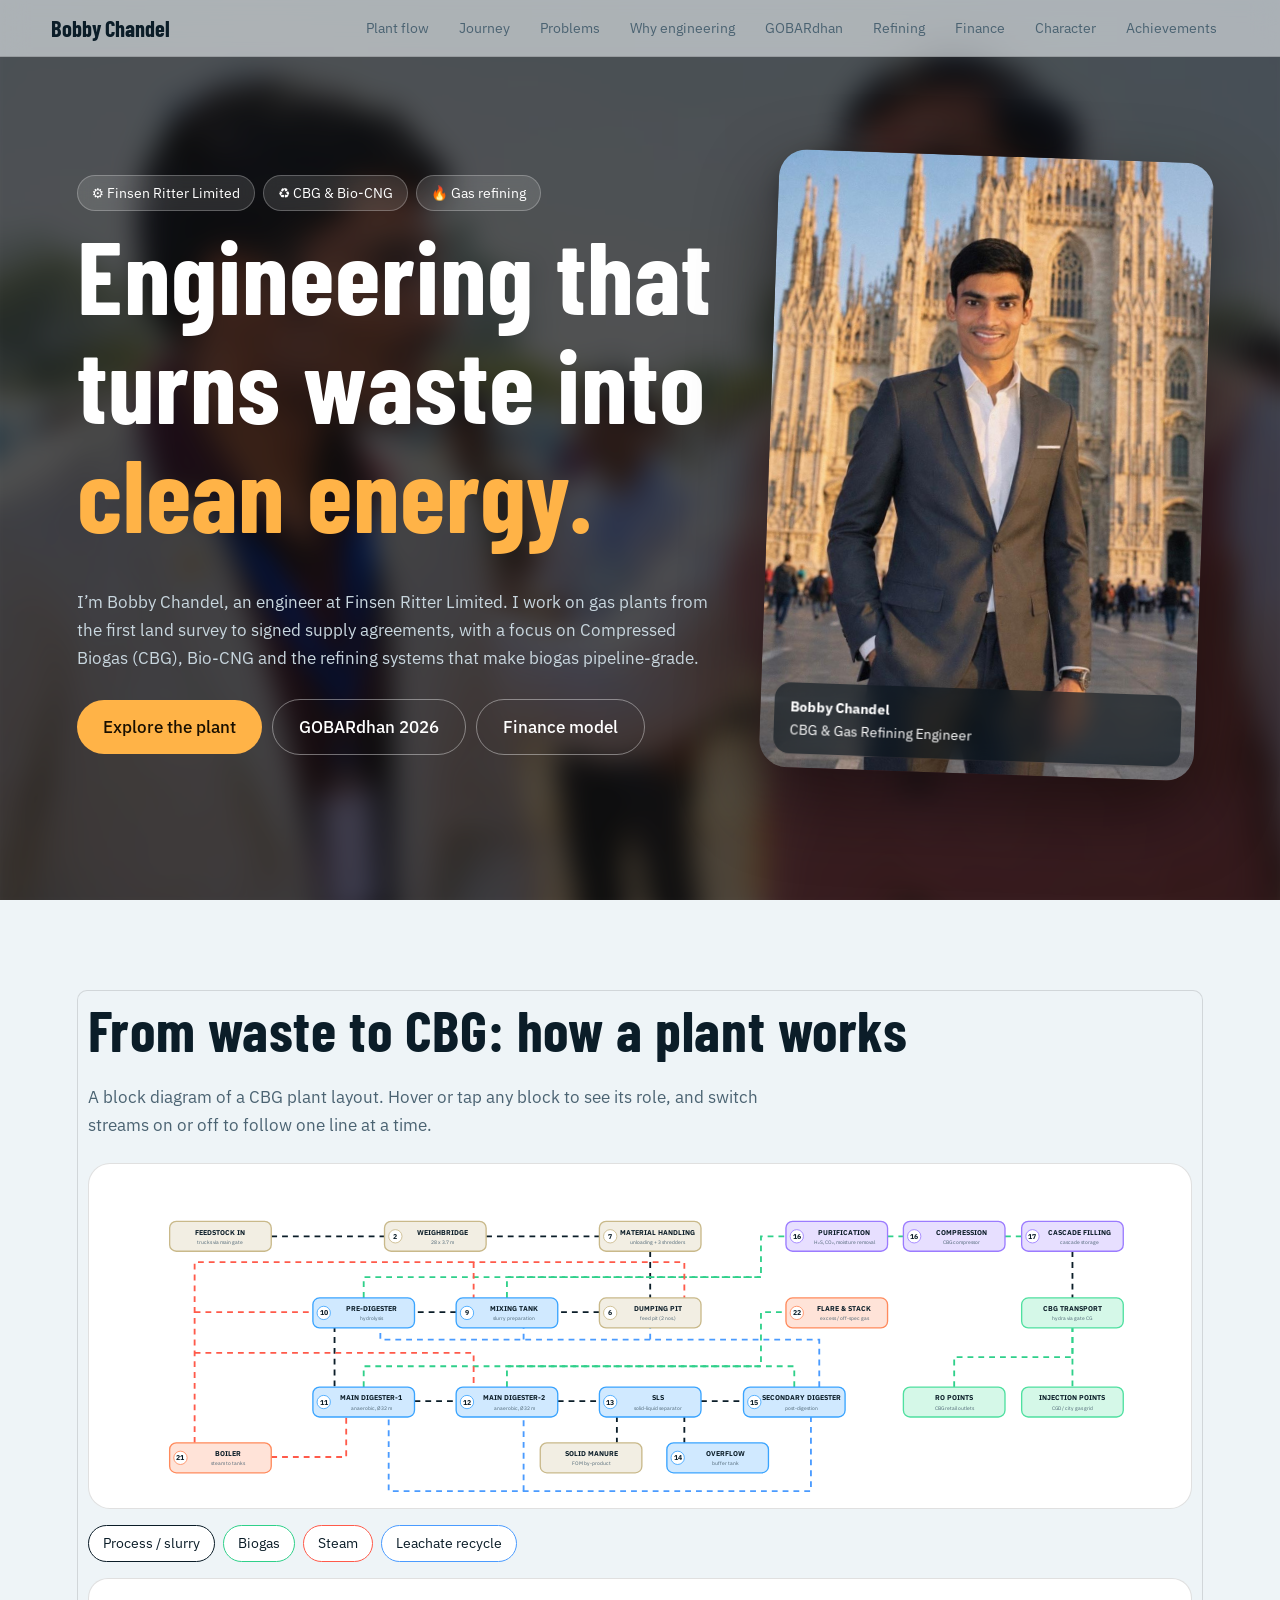
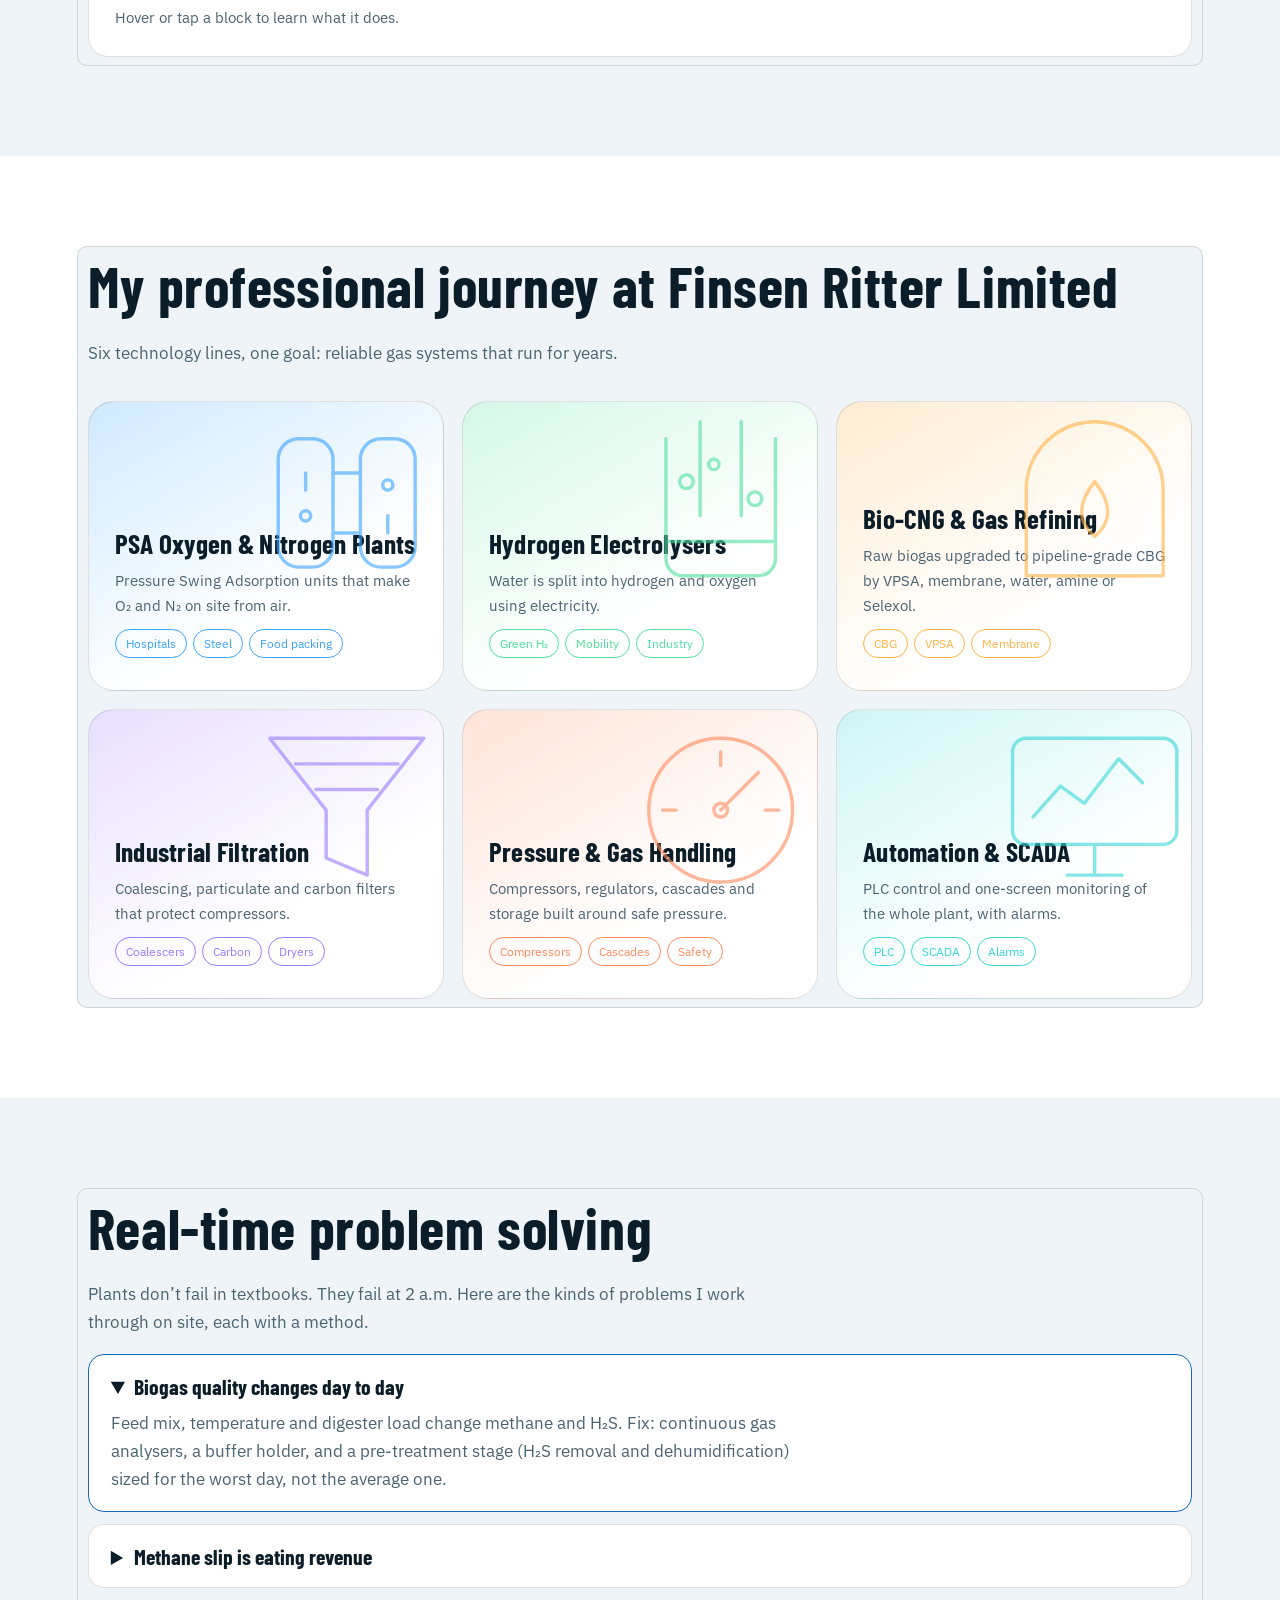
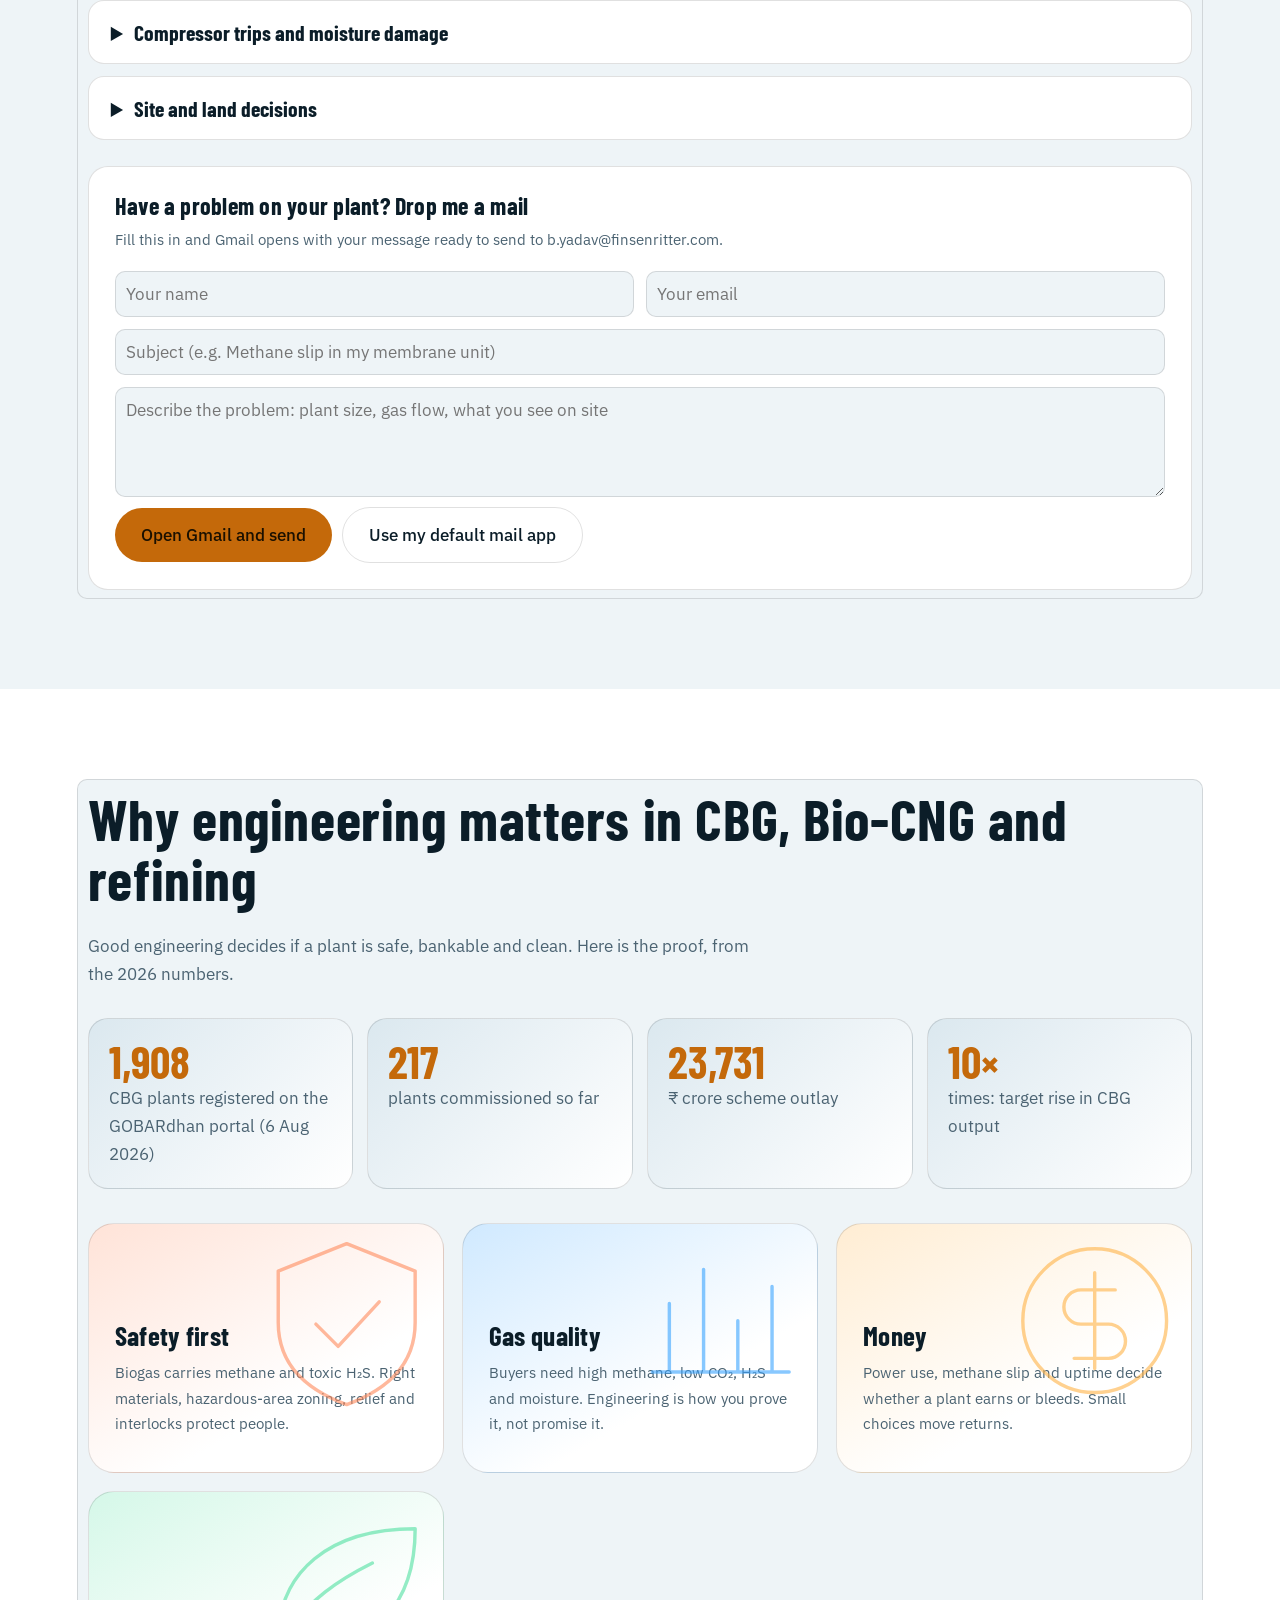
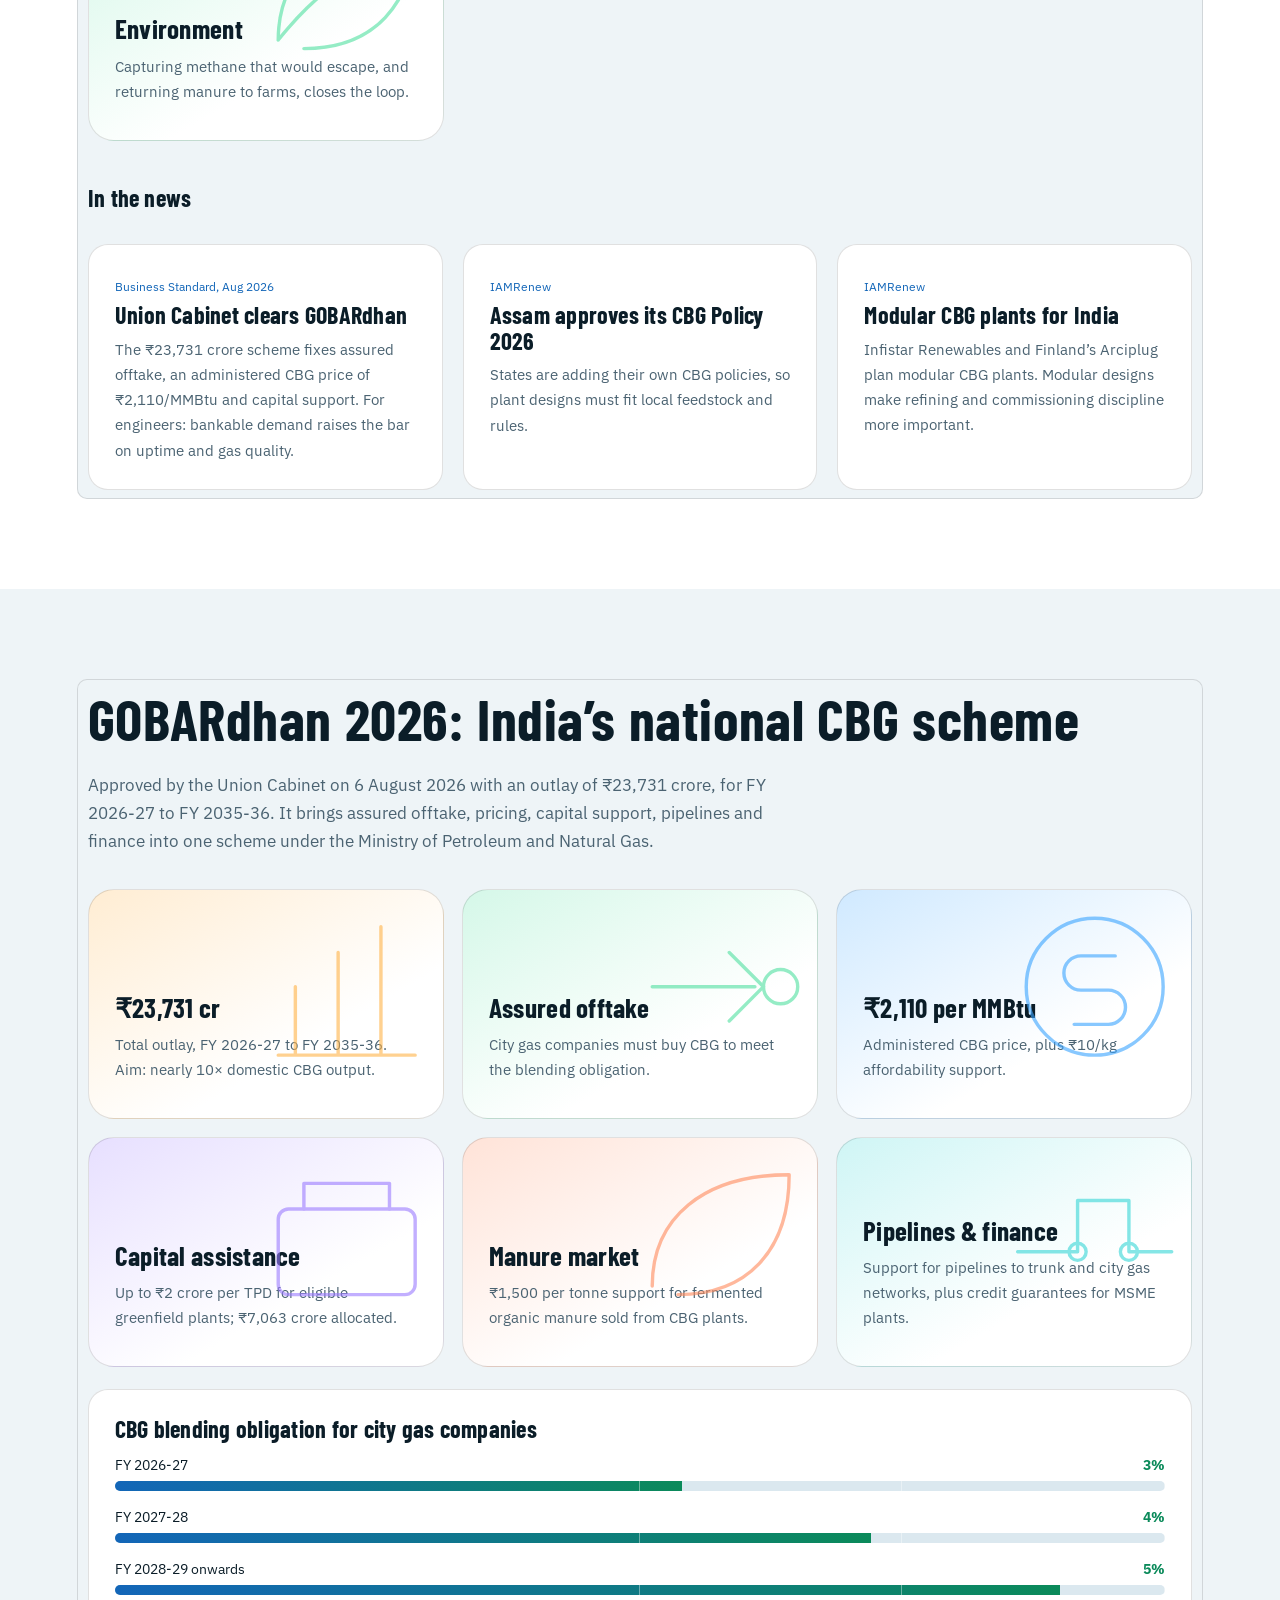
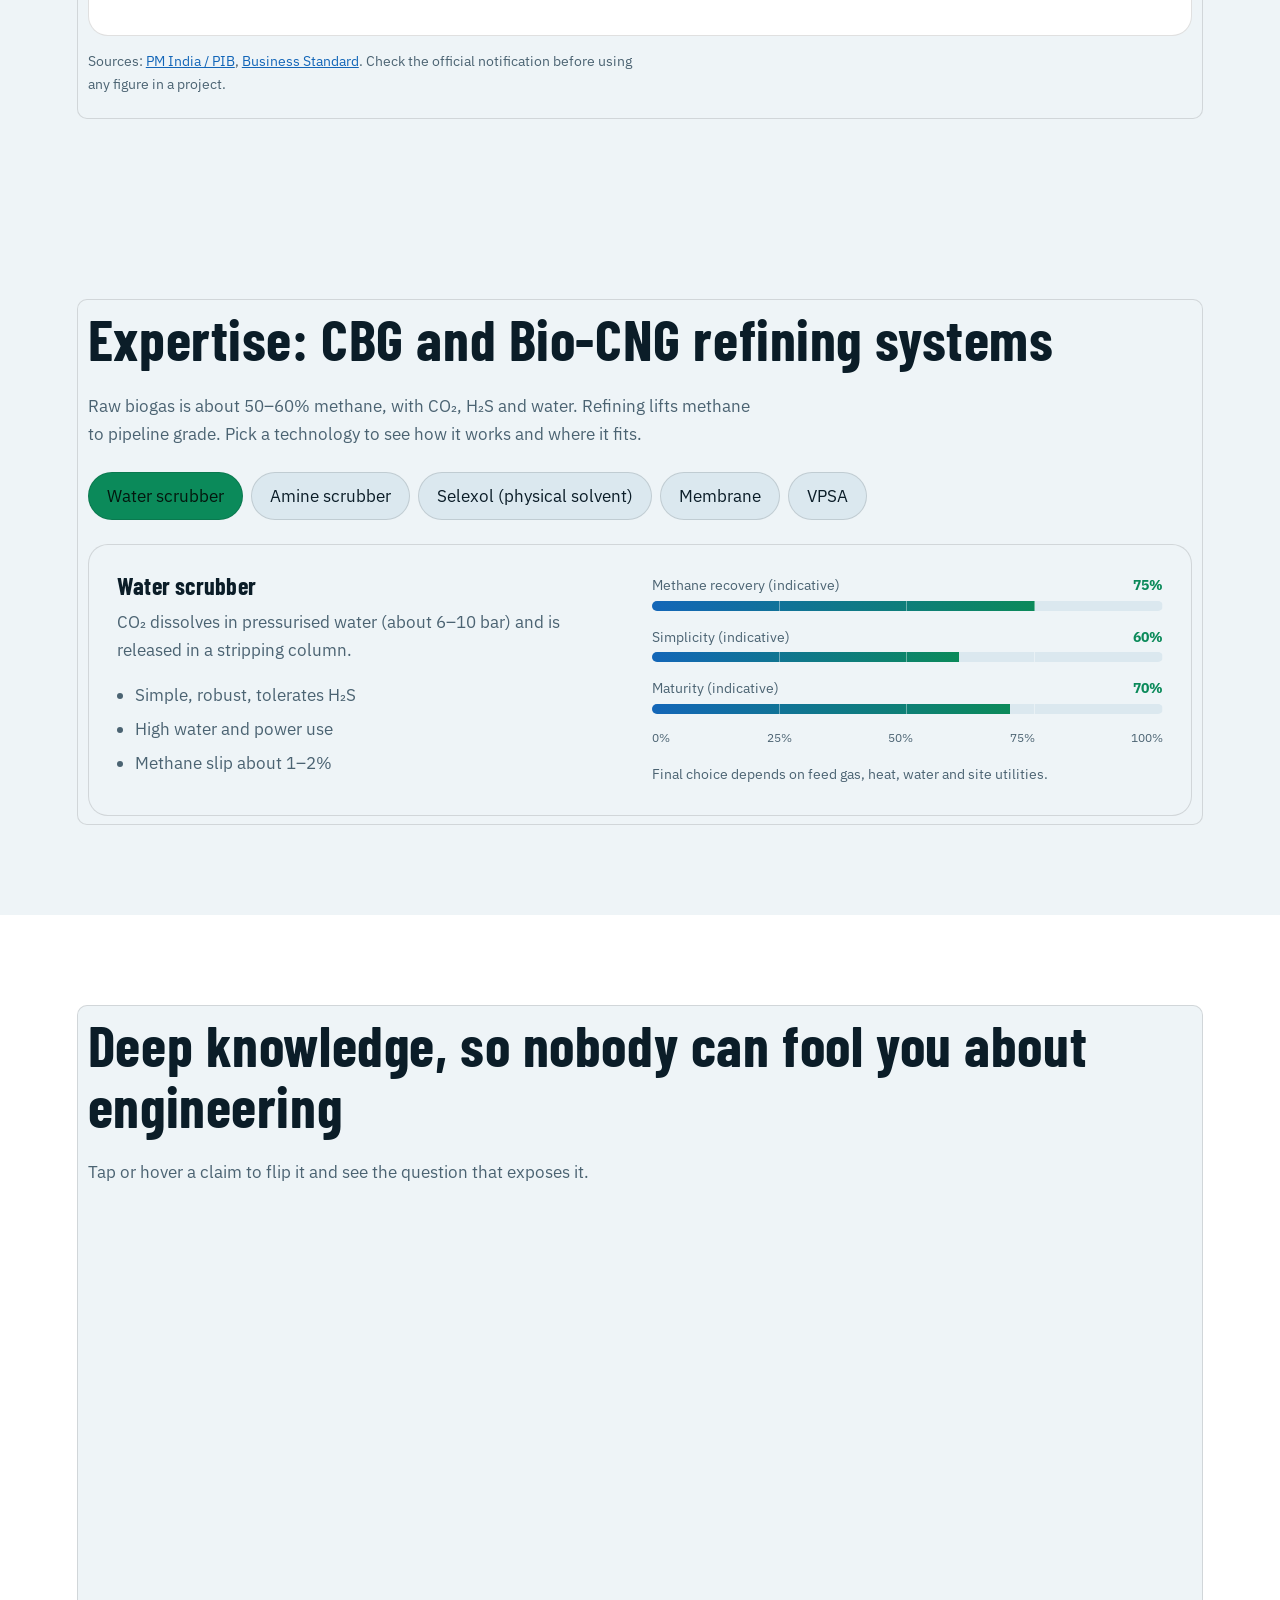
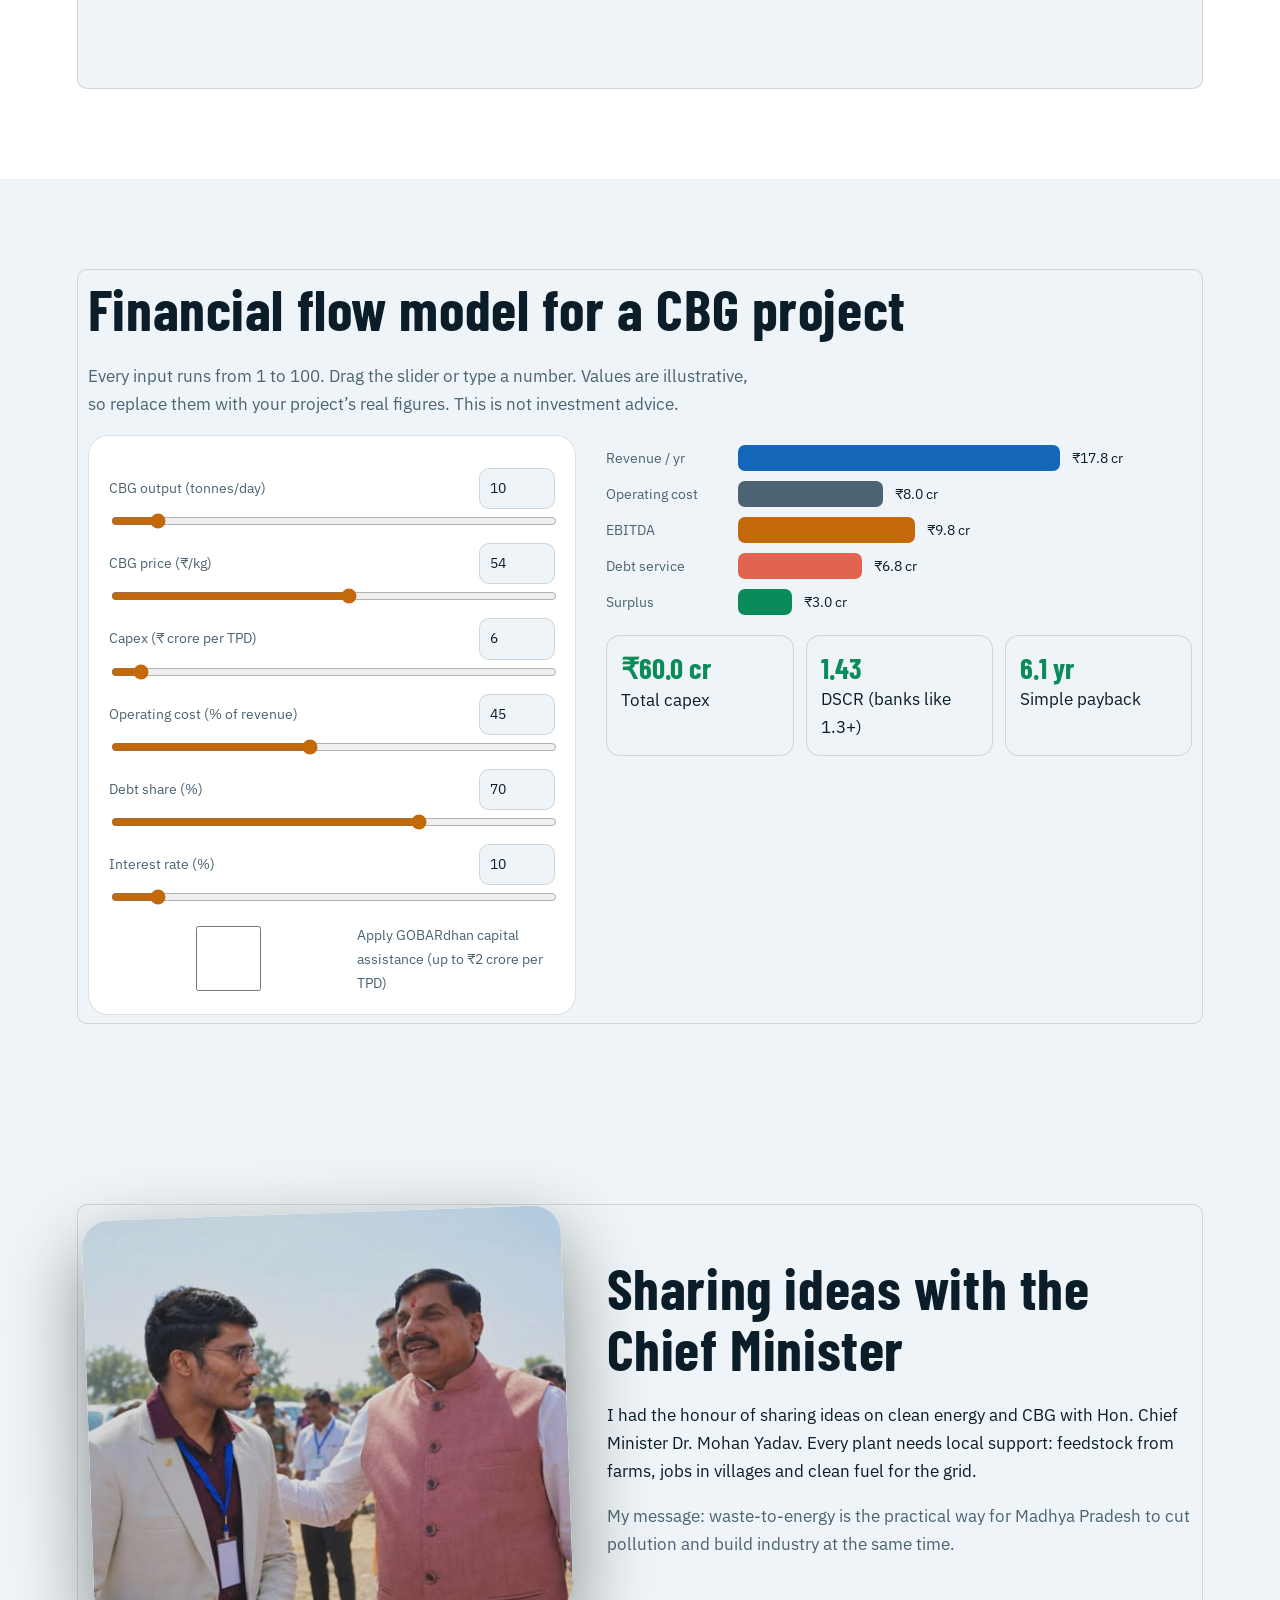
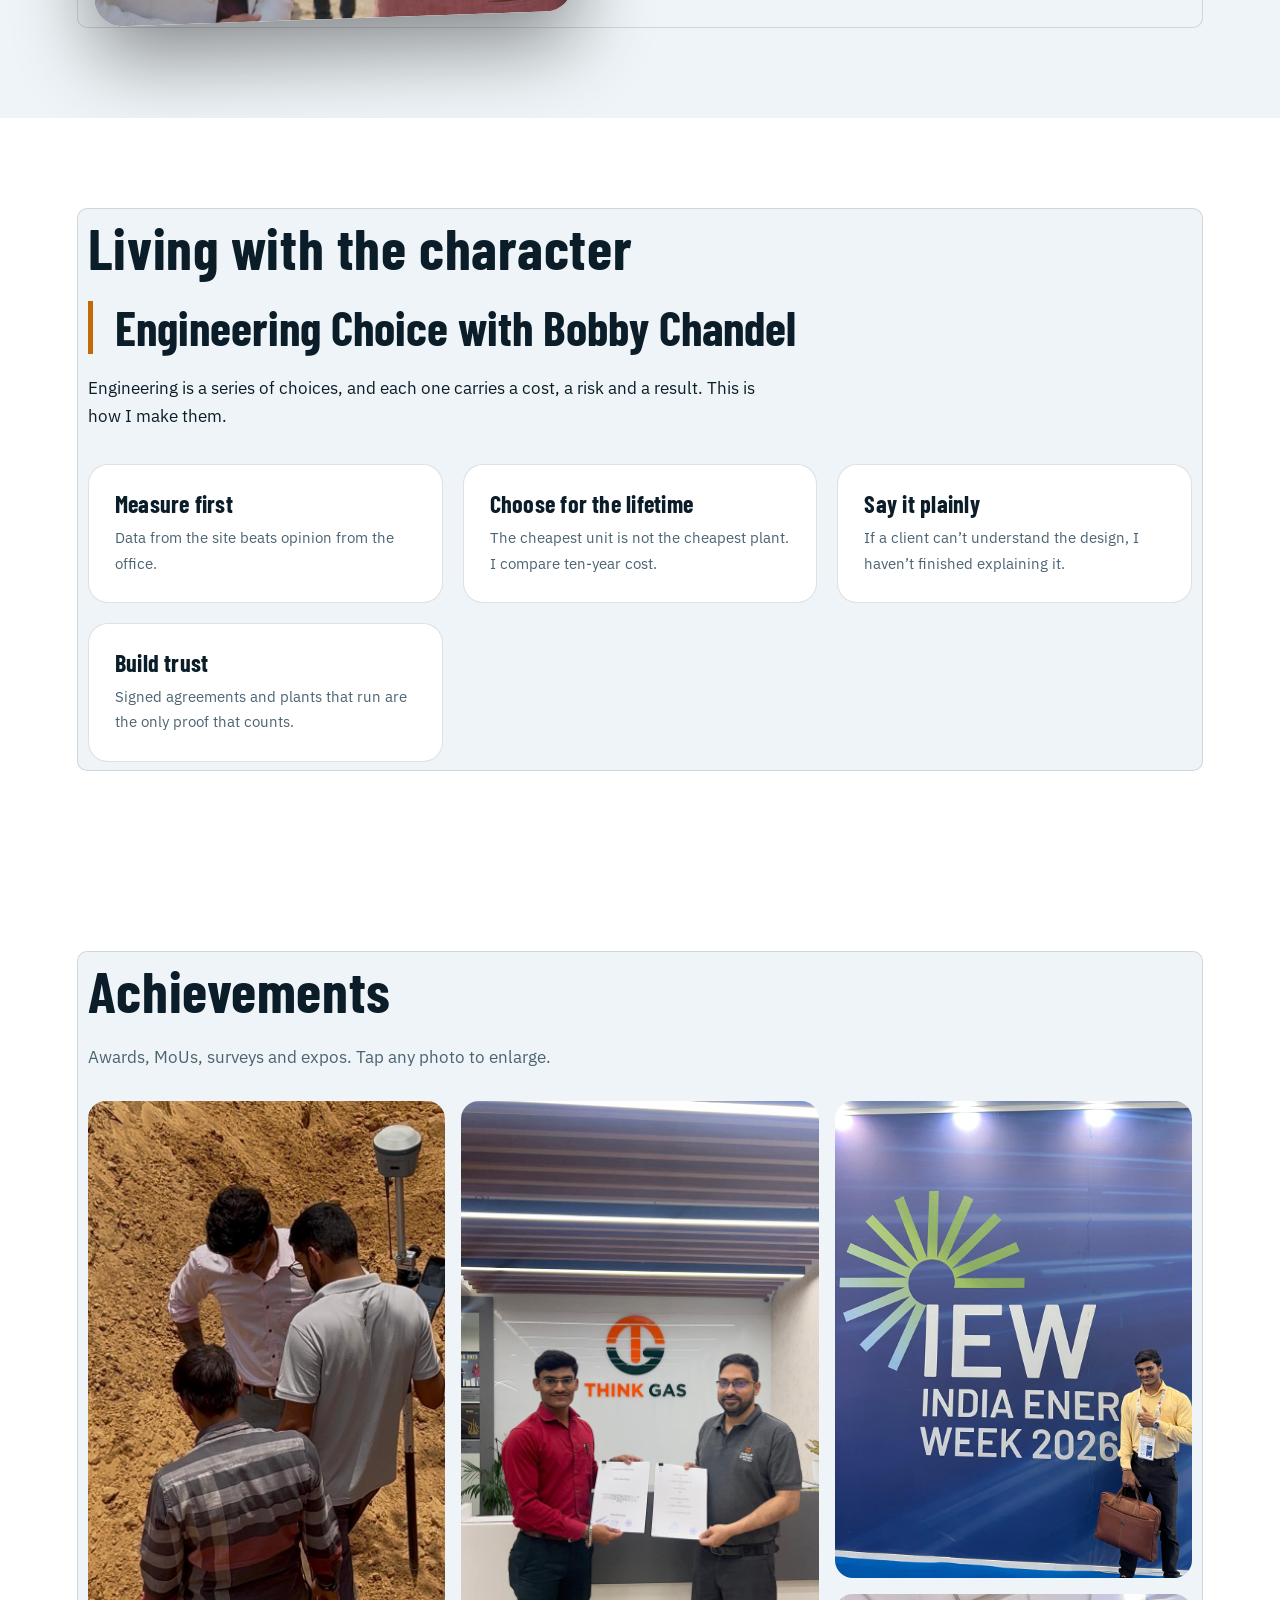
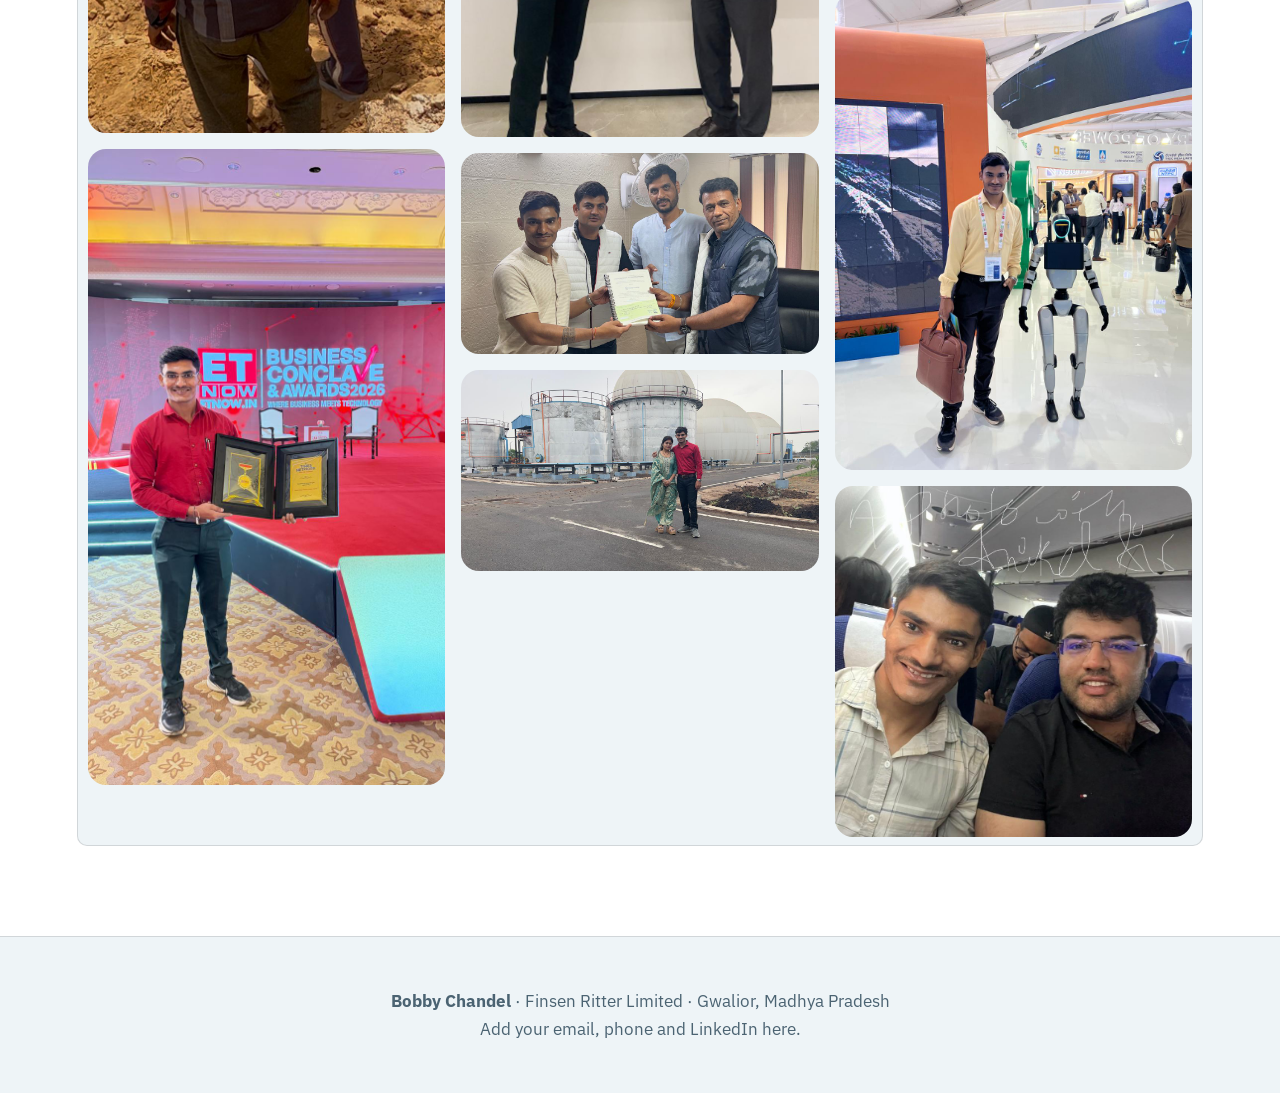
==== commit 5d872b07: "Add files via upload" ====
--- a/index.html
+++ b/index.html
@@ -41,78 +41,60 @@
 @media(max-width:820px){.hero,.cm,.fin,.panel{grid-template-columns:1fr}.hero{padding-top:110px}nav a{padding:6px 8px}.kpi{grid-template-columns:1fr}}
 @media(prefers-reduced-motion:reduce){*{animation:none!important;transition:none!important}.rv{opacity:1;transform:none}}
 a:focus-visible,button:focus-visible,summary:focus-visible{outline:2px solid var(--fl);outline-offset:3px}
+
+.hero{overflow:hidden;color:#fff;--mu:#c8d6de;--fl:#ffb347}.hero>*{position:relative;z-index:1}
+.hero>.hb{position:absolute;inset:-30px;z-index:0;background:center/cover;filter:blur(14px) brightness(.38) saturate(1.2);animation:drift 20s ease-in-out infinite alternate}@keyframes drift{to{transform:scale(1.08) translateX(-1%)}}
+.hero .tag{background:rgba(255,255,255,.12);backdrop-filter:blur(8px);border-color:rgba(255,255,255,.25);color:#fff}.hero .btn.o{color:#fff;border-color:rgba(255,255,255,.4)}
+.tiles{display:grid;grid-template-columns:repeat(auto-fit,minmax(300px,1fr));gap:18px;margin-top:34px}
+.tile{--a:var(--fl);position:relative;min-height:290px;border-radius:26px;padding:26px;overflow:hidden;border:1px solid var(--ln);background:linear-gradient(150deg,color-mix(in srgb,var(--a) 24%,var(--s1)),var(--s1) 65%);transition:.45s;display:flex;flex-direction:column;justify-content:flex-end}
+.tile svg.il{position:absolute;right:-6px;top:-6px;width:58%;stroke:var(--a);fill:none;stroke-width:2;opacity:.6;transition:.6s;stroke-linecap:round;stroke-linejoin:round}
+.tile:hover{transform:translateY(-8px) scale(1.02);box-shadow:0 24px 60px color-mix(in srgb,var(--a) 35%,transparent)}.tile:hover svg.il{opacity:1;transform:rotate(-6deg) scale(1.1)}
+.tile h3{font-size:1.7rem}.tile p{color:var(--mu);font-size:.95rem;margin:0 0 10px}.chip{display:inline-block;font-size:.78rem;padding:3px 10px;border-radius:99px;border:1px solid var(--a);color:var(--a);margin:0 6px 6px 0;backdrop-filter:blur(6px)}
+.fd{overflow-x:auto;background:var(--s1);border:1px solid var(--ln);border-radius:22px;padding:14px;margin-top:24px}.fd svg{min-width:920px;width:100%;display:block}.fd text{font-family:'IBM Plex Sans',sans-serif;fill:var(--tx)}
+.nd{cursor:pointer}.nd rect{transition:.3s;stroke:var(--c);stroke-width:1.6}.nd:hover rect,.nd.on rect{stroke-width:3.2;filter:drop-shadow(0 0 7px var(--c))}.ln{fill:none;stroke-width:2.2;stroke-dasharray:7 6;animation:dash 1s linear infinite;transition:.3s}.ln.h{opacity:.08}
+.lg{display:flex;gap:8px;flex-wrap:wrap;margin-top:16px}.lg button{font:inherit;font-size:.88rem;color:var(--tx);background:var(--s1);border:1px solid var(--c);border-radius:99px;padding:6px 14px;cursor:pointer}.lg button.off{opacity:.4}
+.st{display:grid;grid-template-columns:repeat(auto-fit,minmax(190px,1fr));gap:14px;margin:30px 0}.st div{padding:20px;border-radius:20px;background:linear-gradient(135deg,var(--s2),var(--s1));border:1px solid var(--ln)}.st b{display:block;font:700 2.8rem/1 'Barlow Condensed',sans-serif;color:var(--fl)}
+.card .nw{display:inline-block;font-size:.78rem;color:var(--bl);margin-bottom:6px}.card h3 svg{width:28px;height:28px;margin:0 8px -6px 0}
+.flip{perspective:900px;height:220px;cursor:pointer}.fi{position:relative;height:100%;transition:.7s;transform-style:preserve-3d}.flip:hover .fi,.flip.f .fi{transform:rotateY(180deg)}
+.fi>div{position:absolute;inset:0;backface-visibility:hidden;-webkit-backface-visibility:hidden;border-radius:20px;padding:22px;border:1px solid var(--ln);display:flex;flex-direction:column;justify-content:center}.ff{background:var(--s1)}.ff h3{color:var(--fl)}.fb{background:var(--gr);color:#04170e;transform:rotateY(180deg)}.fb p{color:#04170e;margin:0}
+.meter{position:relative}.meter:after{content:'';position:absolute;inset:0;background:repeating-linear-gradient(90deg,transparent 0 calc(25% - 1px),rgba(255,255,255,.4) calc(25% - 1px) 25%)}.lab{display:flex;justify-content:space-between;font-size:.9rem}.lab b{color:var(--gr)}.sc{display:flex;justify-content:space-between;font-size:.72rem;color:var(--mu);margin-bottom:12px}
+.ctl{display:grid;grid-template-columns:1fr auto;gap:2px 10px;align-items:center;margin-top:12px;font-size:.88rem;color:var(--mu)}.ctl input[type=number],.in{font:inherit;color:var(--tx);background:var(--bg);border:1px solid var(--ln);border-radius:10px;padding:8px 10px;width:100%}.ctl input[type=number]{width:76px}.ctl input[type=range]{grid-column:1/3}
+.mf{display:grid;grid-template-columns:1fr 1fr;gap:12px;margin-top:18px}.mf .w2{grid-column:1/3}textarea.in{min-height:110px;resize:vertical}@media(max-width:820px){.mf{grid-template-columns:1fr}.mf .w2{grid-column:auto}}
 </style></head><body>
-<nav><b>Bobby Chandel</b><a href="#journey">Journey</a><a href="#solve">Problem solving</a><a href="#why">Why engineering</a><a href="#cbg">CBG expertise</a><a href="#fin">Finance</a><a href="#gallery">Gallery</a><a href="#char">Character</a></nav>
+<nav><b>Bobby Chandel</b><a href="#flow">Plant flow</a><a href="#journey">Journey</a><a href="#solve">Problems</a><a href="#why">Why engineering</a><a href="#scheme">GOBARdhan</a><a href="#cbg">Refining</a><a href="#fin">Finance</a><a href="#char">Character</a><a href="#gallery">Achievements</a></nav>
 
-<section class="hero"><div>
+<section class="hero"><div class="hb" style="background-image:url(images/Chief_Minister_Mohan_Yadav.png)"></div><div>
 <span class="tag">⚙ Finsen Ritter Limited</span><span class="tag">♻ CBG &amp; Bio-CNG</span><span class="tag">🔥 Gas refining</span>
 <h1>Engineering that turns waste into <span>clean energy.</span></h1>
 <p class="mu">I’m Bobby Chandel, an engineer at Finsen Ritter Limited. I work on gas plants from the first land survey to signed supply agreements, with a focus on Compressed Biogas (CBG), Bio-CNG and the refining systems that make biogas pipeline-grade.</p>
-<a class="btn" href="#journey">See my work</a><a class="btn o" href="#fin">Try the finance model</a>
-<svg class="flow" viewBox="0 0 640 150" role="img" aria-label="Animated flow: organic waste to digester to refining to CBG">
-<g fill="none" stroke="var(--mu)" stroke-width="2"><rect x="10" y="40" width="110" height="80" rx="14"/><circle cx="230" cy="80" r="46"/><rect x="340" y="40" width="110" height="80" rx="14"/><rect x="530" y="55" width="100" height="50" rx="25"/></g>
-<g class="pipe" stroke="var(--fl)" stroke-width="3" fill="none"><path d="M120 80H184"/><path d="M276 80H340"/><path d="M450 80H530"/></g>
-<g fill="var(--gr)"><circle class="bub" cx="215" cy="70" r="5"/><circle class="bub" cx="238" cy="78" r="4" style="animation-delay:1s"/><circle class="bub" cx="226" cy="88" r="6" style="animation-delay:2s"/></g>
-<g fill="var(--tx)" font-size="13" text-anchor="middle" font-family="IBM Plex Sans,sans-serif"><text x="65" y="85">Organic waste</text><text x="230" y="146">Digester</text><text x="395" y="85">Refining</text><text x="580" y="85">CBG</text></g></svg>
+<a class="btn" href="#flow">Explore the plant</a><a class="btn o" href="#scheme">GOBARdhan 2026</a><a class="btn o" href="#fin">Finance model</a>
+
 </div>
 <div class="ph"><img src="images/Personal_Photo.jpeg" alt="Bobby Chandel"><div class="bd"><b>Bobby Chandel</b><br>CBG &amp; Gas Refining Engineer</div></div></section>
 
-<section id="journey" class="alt"><div class="w rv"><h2>My professional journey at Finsen Ritter Limited</h2>
-<p class="mu">Six technology lines, one goal: reliable gas systems that run for years. Each one below is a field I work in.</p>
-<div class="grid">
-<div class="card"><svg viewBox="0 0 48 48"><circle cx="24" cy="24" r="16"/><path d="M14 24h20M24 14v20"/></svg><h3>PSA Oxygen &amp; Nitrogen Plants</h3><p>Pressure Swing Adsorption units that make on-site O₂ and N₂ from air, for hospitals, industry and food packing.</p></div>
-<div class="card"><svg viewBox="0 0 48 48"><path d="M10 40V14h8v26M30 40V14h8v26M18 24h12"/><path d="M26 6l-4 8h8z"/></svg><h3>Hydrogen Electrolysers</h3><p>Splitting water into hydrogen and oxygen with electricity: green hydrogen for industry and mobility.</p></div>
-<div class="card"><svg viewBox="0 0 48 48"><path d="M24 6c8 8 12 14 12 21a12 12 0 0 1-24 0c0-7 4-13 12-21z"/><path d="M18 30c2 4 10 4 12 0"/></svg><h3>Bio-CNG &amp; Gas Refining</h3><p>Upgrading raw biogas to CBG with VPSA, membrane, water, amine or Selexol scrubbing.</p></div>
-<div class="card"><svg viewBox="0 0 48 48"><path d="M6 10h36L28 26v14l-8-4V26z"/></svg><h3>Industrial Filtration</h3><p>Coalescing, particulate and activated-carbon filtration that protects compressors and keeps gas clean.</p></div>
-<div class="card"><svg viewBox="0 0 48 48"><circle cx="24" cy="24" r="14"/><path d="M24 24l8-8M10 24h4M34 24h4M24 10v4"/></svg><h3>Pressure &amp; Gas Handling</h3><p>Compressors, regulators, cascades and storage designed around safe pressure and flow.</p></div>
-<div class="card"><svg viewBox="0 0 48 48"><rect x="6" y="8" width="36" height="26" rx="4"/><path d="M12 26l7-8 6 5 9-11M16 42h16"/></svg><h3>Automation &amp; SCADA</h3><p>PLC control and SCADA monitoring, so one screen shows the whole plant and alarms before faults grow.</p></div></div></div></section>
+<section id="flow"><div class="w rv"><h2>From waste to CBG: how a plant works</h2><p class="mu">A block diagram of a CBG plant layout. Hover or tap any block to see its role, and switch streams on or off to follow one line at a time.</p>
+<div class="fd"><svg id="fsv" viewBox="0 0 1290 380" role="img" aria-label="CBG plant process flow diagram"></svg></div>
+<div class="lg" id="lg"></div><div class="card" id="nd" style="margin-top:16px"><p style="margin:0">Hover or tap a block to learn what it does.</p></div></div></section><section id="journey" class="alt"><div class="w rv"><h2>My professional journey at Finsen Ritter Limited</h2><p class="mu">Six technology lines, one goal: reliable gas systems that run for years.</p><div class="tiles" id="jt"></div></div></section>
 
 <section id="solve"><div class="w rv"><h2>Real-time problem solving</h2><p class="mu">Plants don’t fail in textbooks. They fail at 2 a.m. Here are the kinds of problems I work through on site, each with a method.</p>
 <details open><summary>Biogas quality changes day to day</summary><p>Feed mix, temperature and digester load change methane and H₂S. Fix: continuous gas analysers, a buffer holder, and a pre-treatment stage (H₂S removal and dehumidification) sized for the worst day, not the average one.</p></details>
 <details><summary>Methane slip is eating revenue</summary><p>Every 1% of methane lost to the off-gas is 1% of sellable gas gone. Fix: compare slip across technologies, add multi-stage membranes or off-gas recycle, and treat tail gas where required.</p></details>
 <details><summary>Compressor trips and moisture damage</summary><p>Wet gas corrodes and fouls downstream equipment. Fix: chilling and dryer sizing from real dew-point data, plus coalescing filters before every compressor.</p></details>
-<details><summary>Site and land decisions</summary><p>Plant layout, feedstock routes, gas-grid distance and safety zones all start with a survey. I take part in land surveys, such as the Hingonia CBG plant, so the design starts from facts on the ground.</p></details></div></section>
+<details><summary>Site and land decisions</summary><p>Plant layout, feedstock routes, gas-grid distance and safety zones all start with a survey. I take part in land surveys, such as the Hingonia CBG plant, so the design starts from facts on the ground.</p></details><div class="card" style="margin-top:26px"><h3>Have a problem on your plant? Drop me a mail</h3><p class="mu" style="margin:0">Fill this in and Gmail opens with your message ready to send to b.yadav@finsenritter.com.</p>
+<div class="mf"><input class="in" id="mn" placeholder="Your name"><input class="in" id="me" placeholder="Your email"><input class="in w2" id="ms" placeholder="Subject (e.g. Methane slip in my membrane unit)"><textarea class="in w2" id="mm" placeholder="Describe the problem: plant size, gas flow, what you see on site"></textarea></div>
+<a class="btn" href="#" id="mb">Open Gmail and send</a><a class="btn o" href="mailto:b.yadav@finsenritter.com">Use my default mail app</a></div></div></section>
 
-<section id="why" class="alt"><div class="w rv"><h2>Why engineering matters in CBG, Bio-CNG and refining</h2>
-<div class="grid">
-<div class="card"><h3>Safety</h3><p>Biogas holds methane and toxic H₂S. Correct materials, zoning, relief and interlocks protect people first.</p></div>
-<div class="card"><h3>Gas quality</h3><p>Buyers need CBG with high methane, low CO₂, low H₂S and low moisture. Engineering is how you prove it.</p></div>
-<div class="card"><h3>Money</h3><p>Power use, methane slip and uptime decide if a plant earns or bleeds. Small design choices move IRR.</p></div>
-<div class="card"><h3>Environment</h3><p>Good design captures methane that would otherwise escape and returns nutrient-rich fermented manure to farms.</p></div></div></div></section>
+<section id="why" class="alt"><div class="w rv"><h2>Why engineering matters in CBG, Bio-CNG and refining</h2><p class="mu">Good engineering decides if a plant is safe, bankable and clean. Here is the proof, from the 2026 numbers.</p><div class="st" id="stt"></div><div class="tiles" id="wt"></div><h3 style="margin-top:44px">In the news</h3><div class="grid" id="nw"></div></div></section>
 
-<section id="cbg"><div class="w rv"><h2>Expertise: CBG and Bio-CNG refining systems</h2>
+<section id="scheme"><div class="w rv"><h2>GOBARdhan 2026: India’s national CBG scheme</h2><p class="mu">Approved by the Union Cabinet on 6 August 2026 with an outlay of ₹23,731 crore, for FY 2026-27 to FY 2035-36. It brings assured offtake, pricing, capital support, pipelines and finance into one scheme under the Ministry of Petroleum and Natural Gas.</p><div class="tiles" id="sc"></div><div class="card" style="margin-top:22px"><h3>CBG blending obligation for city gas companies</h3><div id="ob"></div></div><p class="mu" style="margin-top:14px;font-size:.88rem">Sources: <a style="color:var(--bl)" href="https://www.pmindia.gov.in/?p=16895485" target="_blank" rel="noopener">PM India / PIB</a>, <a style="color:var(--bl)" href="https://www.business-standard.com/industry/news/cabinet-clears-rs-23-731-crore-gobardhan-scheme-for-compressed-biogas-126080601393_1.html" target="_blank" rel="noopener">Business Standard</a>. Check the official notification before using any figure in a project.</p></div></section><section id="cbg"><div class="w rv"><h2>Expertise: CBG and Bio-CNG refining systems</h2>
 <p class="mu">Raw biogas is about 50–60% methane, with CO₂, H₂S and water. Refining lifts methane to pipeline grade. Pick a technology to see how it works and where it fits.</p>
 <div class="tabs" id="tabs"></div><div class="panel" id="panel"></div></div></section>
 
-<section class="alt"><div class="w rv"><h2>Deep knowledge, so nobody can fool you about engineering</h2>
-<p class="mu">Know these questions and you can read any vendor offer.</p>
-<div class="grid">
-<div class="card"><h3>“Zero methane loss”</h3><p>Ask for guaranteed slip in %, with the test method and the tail-gas plan. No process is zero.</p></div>
-<div class="card"><h3>“Low power use”</h3><p>Ask for kWh per Nm³ of raw gas, including compressors, chillers, heat and vacuum, not just the main unit.</p></div>
-<div class="card"><h3>“Same output as 10 TPD”</h3><p>Check the feed gas figures. A plant is rated at a methane % and flow; change those and the rating changes.</p></div>
-<div class="card"><h3>“No H₂S problem”</h3><p>Ask what removes H₂S, how often media changes, and what the cost per month is.</p></div></div></div></section>
+<section class="alt"><div class="w rv"><h2>Deep knowledge, so nobody can fool you about engineering</h2><p class="mu">Tap or hover a claim to flip it and see the question that exposes it.</p><div class="grid" id="fl"></div></div></section>
 
-<section id="fin"><div class="w rv"><h2>Financial flow model for a CBG project</h2>
-<p class="mu">Move the sliders. All values are illustrative defaults, so replace them with your project’s real numbers. This is not investment advice.</p>
-<div class="fin"><div class="card" style="padding:20px">
-<label>CBG output (tonnes/day) <output id="oT"></output><input id="T" type="range" min="2" max="30" value="10"></label>
-<label>CBG price (₹/kg) <output id="oP"></output><input id="P" type="range" min="40" max="80" value="54"></label>
-<label>Capex (₹ crore per TPD) <output id="oC"></output><input id="C" type="range" min="3" max="9" step=".5" value="6"></label>
-<label>Operating cost (% of revenue) <output id="oO"></output><input id="O" type="range" min="25" max="70" value="45"></label>
-<label>Debt share (%) <output id="oD"></output><input id="D" type="range" min="0" max="80" value="70"></label>
-<label>Interest rate (%) <output id="oI"></output><input id="I" type="range" min="7" max="15" step=".5" value="10"></label></div>
-<div><div class="bars" id="bars"></div><div class="kpi" id="kpi"></div></div></div></div></section>
+<section id="fin"><div class="w rv"><h2>Financial flow model for a CBG project</h2><p class="mu">Every input runs from 1 to 100. Drag the slider or type a number. Values are illustrative, so replace them with your project’s real figures. This is not investment advice.</p><div class="fin"><div class="card" style="padding:20px"><div id="ctl"></div><label style="display:flex;gap:10px;margin-top:16px;font-size:.9rem"><input type="checkbox" id="gob"> Apply GOBARdhan capital assistance (up to ₹2 crore per TPD)</label></div><div><div class="bars" id="bars"></div><div class="kpi" id="kpi"></div></div></div></div></section>
 
-<section id="gallery" class="alt"><div class="w rv"><h2>From the field</h2><p class="mu">Surveys, MoUs, awards and expos. Tap any photo to enlarge.</p>
-<div class="gal">
-<figure><img src="images/Photo_of_land_survey_Hingonia_CBG_Plant.jpeg" alt="Land survey"><figcaption>Land survey with GNSS equipment, Hingonia CBG plant</figcaption></figure>
-<figure><img src="images/Excellence_Award.jpeg" alt="Award"><figcaption>Excellence award, ET Now Business Conclave &amp; Awards 2026</figcaption></figure>
-<figure><img src="images/TPA_for_CBG_Supply_Signed_Think_Gas.jpeg" alt="TPA"><figcaption>Signing the Tripartite Agreement for CBG supply with Think Gas</figcaption></figure>
-<figure><img src="images/Bhopal_Plant_MoU_signing.jpeg" alt="MoU"><figcaption>Bhopal plant MoU signing</figcaption></figure>
-<figure><img src="images/Jaipur_CBG_plant_visit.jpeg" alt="Plant"><figcaption>Jaipur CBG plant visit: digesters and gas holders</figcaption></figure>
-<figure><img src="images/India_Energy_week_expo_attended.jpeg" alt="IEW"><figcaption>India Energy Week 2026</figcaption></figure>
-<figure><img src="images/Humonoid_Robot.jpeg" alt="Robot"><figcaption>Meeting a humanoid robot at the energy expo</figcaption></figure>
-<figure><img src="images/First_flight_experience_with_the_Director_Sir.jpeg" alt="Flight"><figcaption>First flight with the Director, on the way to work</figcaption></figure></div></div></section>
+
 
 <section id="idea"><div class="w rv cm"><div class="ph"><img src="images/Chief_Minister_Mohan_Yadav.png" alt="Idea sharing with Hon. Chief Minister Mohan Yadav"></div>
 <div><h2>Sharing ideas with the Chief Minister</h2><p>I had the honour of sharing ideas on clean energy and CBG with Hon. Chief Minister Dr. Mohan Yadav. Every plant needs local support: feedstock from farms, jobs in villages and clean fuel for the grid.</p><p class="mu">My message: waste-to-energy is the practical way for Madhya Pradesh to cut pollution and build industry at the same time.</p></div></div></section>
@@ -125,28 +107,67 @@
 <div class="card"><h3>Choose for the lifetime</h3><p>The cheapest unit is not the cheapest plant. I compare ten-year cost.</p></div>
 <div class="card"><h3>Say it plainly</h3><p>If a client can’t understand the design, I haven’t finished explaining it.</p></div>
 <div class="card"><h3>Build trust</h3><p>Signed agreements and plants that run are the only proof that counts.</p></div></div></div></section>
-<footer><b>Bobby Chandel</b> · Finsen Ritter Limited · Gwalior, Madhya Pradesh<br>Add your email, phone and LinkedIn here.</footer>
+<section id="gallery" class="alt"><div class="w rv"><h2>Achievements</h2><p class="mu">Awards, MoUs, surveys and expos. Tap any photo to enlarge.</p>
+<div class="gal">
+<figure><img src="images/Photo_of_land_survey_Hingonia_CBG_Plant.jpeg" alt="Land survey"><figcaption>Land survey with GNSS equipment, Hingonia CBG plant</figcaption></figure>
+<figure><img src="images/Excellence_Award.jpeg" alt="Award"><figcaption>Excellence award, ET Now Business Conclave &amp; Awards 2026</figcaption></figure>
+<figure><img src="images/TPA_for_CBG_Supply_Signed_Think_Gas.jpeg" alt="TPA"><figcaption>Signing the Tripartite Agreement for CBG supply with Think Gas</figcaption></figure>
+<figure><img src="images/Bhopal_Plant_MoU_signing.jpeg" alt="MoU"><figcaption>Bhopal plant MoU signing</figcaption></figure>
+<figure><img src="images/Jaipur_CBG_plant_visit.jpeg" alt="Plant"><figcaption>Jaipur CBG plant visit: digesters and gas holders</figcaption></figure>
+<figure><img src="images/India_Energy_week_expo_attended.jpeg" alt="IEW"><figcaption>India Energy Week 2026</figcaption></figure>
+<figure><img src="images/Humonoid_Robot.jpeg" alt="Robot"><figcaption>Meeting a humanoid robot at the energy expo</figcaption></figure>
+<figure><img src="images/First_flight_experience_with_the_Director_Sir.jpeg" alt="Flight"><figcaption>First flight with the Director, on the way to work</figcaption></figure></div></div></section><footer><b>Bobby Chandel</b> · Finsen Ritter Limited · Gwalior, Madhya Pradesh<br>Add your email, phone and LinkedIn here.</footer>
 <div class="lb" id="lb"><img alt=""></div>
 <script>
-const R=[
-["Water scrubber","CO₂ dissolves in pressurised water (about 6–10 bar) and is released in a stripping column.",["Simple, robust, tolerates H₂S","High water and power use","Slip about 1–2%"],[75,60,70]],
-["Amine scrubber","A chemical solvent (e.g. MDEA/MEA) binds CO₂, then heat regenerates it.",["Very low methane slip, under 0.1%","Needs steady heat supply","Best where waste heat exists"],[95,45,85]],
-["Selexol (physical solvent)","A glycol-ether solvent absorbs CO₂ and H₂S at pressure, regenerated by pressure drop.",["Loads more CO₂ than water","Also takes up H₂S and moisture","Solvent handling needs care"],[80,60,75]],
-["Membrane","Hollow fibres pass CO₂ faster than CH₄. Pressure drives the split.",["Compact, modular, quick to start","Multi-stage cuts methane slip","Needs clean, dry feed gas"],[78,70,80]],
-["VPSA","Adsorbent beds capture CO₂ under pressure and release it under vacuum.",["Dry process, no liquid solvent","Moderate power use","Good fit for mid-size plants"],[80,68,78]]];
-const tb=document.getElementById('tabs'),pn=document.getElementById('panel');
+const $=id=>document.getElementById(id);
+const IL=(c,a)=>`<svg class="il" viewBox="0 0 120 120">${c}</svg>`;
+const J=[["PSA Oxygen & Nitrogen Plants","Pressure Swing Adsorption units that make O₂ and N₂ on site from air.",["Hospitals","Steel","Food packing"],"#3aa4ff",'<rect x="20" y="25" width="32" height="75" rx="12"/><rect x="68" y="25" width="32" height="75" rx="12"/><path d="M52 45h16M68 80H52M36 45v10M84 80v-10"/><circle cx="36" cy="70" r="3"/><circle cx="84" cy="52" r="3"/>'],
+["Hydrogen Electrolysers","Water is split into hydrogen and oxygen using electricity.",["Green H₂","Mobility","Industry"],"#4fe0a0",'<path d="M28 25v70a10 10 0 0 0 10 10h44a10 10 0 0 0 10-10V25"/><path d="M48 15v55M72 15v55M28 85h64"/><circle cx="40" cy="50" r="4"/><circle cx="56" cy="40" r="3"/><circle cx="80" cy="60" r="4"/>'],
+["Bio-CNG & Gas Refining","Raw biogas upgraded to pipeline-grade CBG by VPSA, membrane, water, amine or Selexol.",["CBG","VPSA","Membrane"],"#ffb347",'<path d="M20 105V55a40 40 0 0 1 80 0v50z"/><path d="M60 82c-12-10-8-22 0-32 8 10 12 22 0 32z"/><path d="M30 105h60"/>'],
+["Industrial Filtration","Coalescing, particulate and carbon filters that protect compressors.",["Coalescers","Carbon","Dryers"],"#9b7bff",'<path d="M15 20h90L72 62v38l-24-10V62z"/><path d="M30 35h60M42 50h36"/>'],
+["Pressure & Gas Handling","Compressors, regulators, cascades and storage built around safe pressure.",["Compressors","Cascades","Safety"],"#ff8a5c",'<circle cx="60" cy="62" r="42"/><path d="M60 62l22-22M26 62h8M86 62h8M60 28v8"/><circle cx="60" cy="62" r="4"/>'],
+["Automation & SCADA","PLC control and one-screen monitoring of the whole plant, with alarms.",["PLC","SCADA","Alarms"],"#35d6d6",'<rect x="12" y="20" width="96" height="62" rx="8"/><path d="M24 66l16-18 14 10 20-26 14 14M44 100h32M60 82v18"/>']];
+$('jt').innerHTML=J.map(j=>`<div class="tile" style="--a:${j[3]}">${IL(j[4])}<h3>${j[0]}</h3><p>${j[1]}</p><div>${j[2].map(c=>`<span class="chip">${c}</span>`).join('')}</div></div>`).join('');
+// flow diagram
+const TC={f:'#c9b98a',d:'#3aa4ff',g:'#9b7bff',b:'#c9b98a',o:'#4fe0a0',u:'#ff8a5c'};
+const N=[['','FEEDSTOCK IN','trucks via main gate',80,52,'f','Press mud, dung and crop residue arrive by truck.'],[2,'WEIGHBRIDGE','28 x 3.7 m',338,52,'f','Weighs every truck, so feedstock is measured, not guessed.'],[7,'MATERIAL HANDLING','unloading + 3 shredders',596,52,'f','Unloads and shreds feed so digesters can break it down faster.'],[6,'DUMPING PIT','feed pit (2 nos.)',596,144,'f','Buffer pit that gives the digesters steady feed.'],[9,'MIXING TANK','slurry preparation',424,144,'d','Mixes feed with recycled liquid to the right solids level.'],[10,'PRE-DIGESTER','hydrolysis',252,144,'d','Hydrolysis step: large molecules are broken into digestible ones.'],[11,'MAIN DIGESTER-1','anaerobic, Ø32 m',252,251,'d','Bacteria turn the slurry into biogas without oxygen.'],[12,'MAIN DIGESTER-2','anaerobic, Ø32 m',424,251,'d','Second main digester that adds retention time and gas output.'],[13,'SLS','solid-liquid separator',596,251,'d','Separates digested slurry into solid manure and liquid.'],[15,'SECONDARY DIGESTER','post-digestion',769,251,'d','Captures remaining gas and stabilises the digestate.'],[14,'OVERFLOW','buffer tank',677,318,'d','Holds extra liquid before it is recycled.'],['','SOLID MANURE','FOM by-product',525,318,'b','Fermented organic manure, a second revenue stream.'],[21,'BOILER','steam to tanks',80,318,'u','Steam keeps digesters at the right temperature.'],[16,'PURIFICATION','H₂S, CO₂, moisture removal',820,52,'g','Refining: removes H₂S, CO₂ and moisture. Technology choice is here.'],[16,'COMPRESSION','CBG compressor',961,52,'g','Compresses clean CBG to about 250 bar.'],[17,'CASCADE FILLING','cascade storage',1103,52,'g','Fills stationary cascades for transport.'],[22,'FLARE & STACK','excess / off-spec gas',820,144,'u','Safely burns excess or off-spec gas.'],['','CBG TRANSPORT','hydra via gate CG',1103,144,'o','Cascades travel by hydra truck.'],['','RO POINTS','CBG retail outlets',961,251,'o','Retail outlets that sell CBG as vehicle fuel.'],['','INJECTION POINTS','CGD / city gas grid',1103,251,'o','Injects CBG into the city gas grid.']];
+const E=[['p','M202 70H338'],['p','M460 70H596'],['p','M657 88V144'],['p','M596 161H546'],['p','M424 161H374'],['p','M278 178V251'],['p','M374 268H424'],['p','M546 268H596'],['p','M718 268H769'],['p','M617 286V318'],['p','M698 286V318'],['p','M1164 88V144'],['g','M313 144V119H790V70H820'],['g','M485 144V119H790'],['g','M313 251V226H790V161H820'],['g','M485 251V226H790'],['g','M830 251V226H790'],['g','M942 70H961'],['g','M1083 70H1103'],['g','M1164 178V215H1022V251'],['g','M1164 178V251'],['s','M110 318V101H698V144'],['s','M445 101V144'],['s','M110 161H252'],['s','M110 210H445V251'],['s','M202 335H292V286'],['l','M860 251V194H333V178'],['l','M505 194V178'],['l','M657 194V178'],['l','M850 286V376H343V286'],['l','M505 376V286']];
+const SC={p:['Process / slurry','var(--tx)'],g:['Biogas','#2fd08a'],s:['Steam','#ff5a4a'],l:['Leachate recycle','#4a9bff']};
+$('fsv').innerHTML=E.map(e=>`<path class="ln ${e[0]}" d="${e[1]}" stroke="${SC[e[0]][1]}"/>`).join('')+N.map((n,i)=>`<g class="nd" data-i="${i}" style="--c:${TC[n[5]]}" tabindex="0"><rect x="${n[3]}" y="${n[4]}" width="122" height="36" rx="8" style="fill:color-mix(in srgb,${TC[n[5]]} 24%,var(--s1))"/>${n[0]!==''?`<circle cx="${n[3]+13}" cy="${n[4]+18}" r="8" fill="var(--s1)" stroke="${TC[n[5]]}"/><text x="${n[3]+13}" y="${n[4]+21}" font-size="8" text-anchor="middle" font-weight="700">${n[0]}</text>`:''}<text x="${n[3]+(n[0]!==''?70:61)}" y="${n[4]+16}" font-size="8.5" font-weight="700" text-anchor="middle">${n[1]}</text><text x="${n[3]+(n[0]!==''?70:61)}" y="${n[4]+27}" font-size="6.5" text-anchor="middle" style="fill:var(--mu)">${n[2]}</text></g>`).join('');
+function nd(i){const n=N[i];document.querySelectorAll('.nd').forEach((e,k)=>e.classList.toggle('on',k==i));$('nd').innerHTML=`<h3 style="margin:0 0 4px">${n[1]}</h3><p style="margin:0" class="mu">${n[6]}</p>`}
+document.querySelectorAll('.nd').forEach(e=>{const f=()=>nd(+e.dataset.i);e.onmouseenter=f;e.onclick=f;e.onfocus=f});
+$('lg').innerHTML=Object.entries(SC).map(([k,v])=>`<button data-k="${k}" style="--c:${v[1]}">${v[0]}</button>`).join('');
+document.querySelectorAll('#lg button').forEach(b=>b.onclick=()=>{b.classList.toggle('off');document.querySelectorAll('.ln.'+b.dataset.k).forEach(l=>l.classList.toggle('h'))});
+// why
+$('stt').innerHTML=[[1908,'CBG plants registered on the GOBARdhan portal (6 Aug 2026)',''],[217,'plants commissioned so far',''],[23731,'₹ crore scheme outlay',''],[10,'times: target rise in CBG output','×']].map(s=>`<div><b data-n="${s[0]}" data-s="${s[2]}">0</b><span class="mu">${s[1]}</span></div>`).join('');
+const W=[["Safety first","Biogas carries methane and toxic H₂S. Right materials, hazardous-area zoning, relief and interlocks protect people.","#ff8a5c",'<path d="M60 15l40 16v30c0 26-18 40-40 48-22-8-40-22-40-48V31z"/><path d="M42 62l13 13 24-26"/>'],["Gas quality","Buyers need high methane, low CO₂, H₂S and moisture. Engineering is how you prove it, not promise it.","#3aa4ff",'<path d="M20 90h80M30 90V50M50 90V30M70 90V60M90 90V40"/>'],["Money","Power use, methane slip and uptime decide whether a plant earns or bleeds. Small choices move returns.","#ffb347",'<circle cx="60" cy="60" r="42"/><path d="M72 42H52a10 10 0 0 0 0 20h16a10 10 0 0 1 0 20H48M60 32v56"/>'],["Environment","Capturing methane that would escape, and returning manure to farms, closes the loop.","#4fe0a0",'<path d="M20 90c0-40 30-65 80-65 0 45-25 70-65 70M20 90c20-25 35-35 55-45"/>']];
+$('wt').innerHTML=W.map(w=>`<div class="tile" style="--a:${w[2]};min-height:250px">${IL(w[3])}<h3>${w[0]}</h3><p>${w[1]}</p></div>`).join('');
+$('nw').innerHTML=[["Union Cabinet clears GOBARdhan","The ₹23,731 crore scheme fixes assured offtake, an administered CBG price of ₹2,110/MMBtu and capital support. For engineers: bankable demand raises the bar on uptime and gas quality.","Business Standard, Aug 2026"],["Assam approves its CBG Policy 2026","States are adding their own CBG policies, so plant designs must fit local feedstock and rules.","IAMRenew"],["Modular CBG plants for India","Infistar Renewables and Finland’s Arciplug plan modular CBG plants. Modular designs make refining and commissioning discipline more important.","IAMRenew"]].map(n=>`<div class="card"><span class="nw">${n[2]}</span><h3>${n[0]}</h3><p>${n[1]}</p></div>`).join('');
+// scheme
+const S=[["₹23,731 cr","Total outlay, FY 2026-27 to FY 2035-36. Aim: nearly 10× domestic CBG output.","#ffb347",'<path d="M20 100h80M30 100V60M55 100V40M80 100V25"/>'],["Assured offtake","City gas companies must buy CBG to meet the blending obligation.","#4fe0a0",'<path d="M20 60h60M65 40l20 20-20 20"/><circle cx="95" cy="60" r="10"/>'],["₹2,110 per MMBtu","Administered CBG price, plus ₹10/kg affordability support.","#3aa4ff",'<circle cx="60" cy="60" r="40"/><path d="M72 42H52a10 10 0 0 0 0 20h16a10 10 0 0 1 0 20H48"/>'],["Capital assistance","Up to ₹2 crore per TPD for eligible greenfield plants; ₹7,063 crore allocated.","#9b7bff",'<rect x="20" y="45" width="80" height="50" rx="6"/><path d="M35 45V30h50v15"/>'],["Manure market","₹1,500 per tonne support for fermented organic manure sold from CBG plants.","#ff8a5c",'<path d="M20 90c0-40 30-65 80-65 0 45-25 70-65 70"/>'],["Pipelines & finance","Support for pipelines to trunk and city gas networks, plus credit guarantees for MSME plants.","#35d6d6",'<path d="M15 70h35V40h30v30h25"/><circle cx="50" cy="70" r="5"/><circle cx="80" cy="70" r="5"/>']];
+$('sc').innerHTML=S.map(w=>`<div class="tile" style="--a:${w[2]};min-height:230px">${IL(w[3])}<h3>${w[0]}</h3><p>${w[1]}</p></div>`).join('');
+$('ob').innerHTML=[['FY 2026-27',3],['FY 2027-28',4],['FY 2028-29 onwards',5]].map(o=>`<div class="lab" style="margin-top:12px"><span>${o[0]}</span><b>${o[1]}%</b></div><div class="meter"><i style="width:${o[1]*18}%"></i></div>`).join('');
+// refining tabs
+const R=[["Water scrubber","CO₂ dissolves in pressurised water (about 6–10 bar) and is released in a stripping column.",["Simple, robust, tolerates H₂S","High water and power use","Methane slip about 1–2%"],[75,60,70]],["Amine scrubber","A chemical solvent (e.g. MDEA/MEA) binds CO₂, then heat regenerates it.",["Very low methane slip, under 0.1%","Needs steady heat supply","Best where waste heat exists"],[95,45,85]],["Selexol (physical solvent)","A glycol-ether solvent absorbs CO₂ and H₂S at pressure and is regenerated by pressure drop.",["Loads more CO₂ than water","Also takes up H₂S and moisture","Solvent handling needs care"],[80,60,75]],["Membrane","Hollow fibres pass CO₂ faster than CH₄. Pressure drives the split.",["Compact, modular, quick start","Multi-stage cuts methane slip","Needs clean, dry feed gas"],[78,70,80]],["VPSA","Adsorbent beds capture CO₂ under pressure and release it under vacuum.",["Dry process, no liquid solvent","Moderate power use","Good fit for mid-size plants"],[80,68,78]]];
+const tb=$('tabs'),pn=$('panel');
 function show(i){[...tb.children].forEach((b,j)=>b.classList.toggle('on',i==j));const r=R[i],L=["Methane recovery","Simplicity","Maturity"];
-pn.innerHTML=`<div><h3>${r[0]}</h3><p class="mu">${r[1]}</p><ul>${r[2].map(x=>`<li>${x}</li>`).join('')}</ul></div><div>${r[3].map((v,k)=>`<small class="mu">${L[k]} (indicative)</small><div class="meter"><i style="width:0"></i></div>`).join('')}<small class="mu">Final choice depends on feed gas, heat, water and site utilities.</small></div>`;
+pn.innerHTML=`<div><h3>${r[0]}</h3><p class="mu">${r[1]}</p><ul>${r[2].map(x=>`<li>${x}</li>`).join('')}</ul></div><div>${r[3].map((v,k)=>`<div class="lab"><span class="mu">${L[k]} (indicative)</span><b>${v}%</b></div><div class="meter"><i style="width:0"></i></div>`).join('')}<div class="sc"><span>0%</span><span>25%</span><span>50%</span><span>75%</span><span>100%</span></div><small class="mu">Final choice depends on feed gas, heat, water and site utilities.</small></div>`;
 setTimeout(()=>pn.querySelectorAll('.meter i').forEach((e,k)=>e.style.width=r[3][k]+'%'),30)}
 R.forEach((r,i)=>{const b=document.createElement('button');b.textContent=r[0];b.onclick=()=>show(i);tb.appendChild(b)});show(0);
-const g=id=>document.getElementById(id);
-function calc(){const v={};['T','P','C','O','D','I'].forEach(k=>{v[k]=+g(k).value;g('o'+k).textContent=({T:v.T+' t',P:'₹'+v.P,C:'₹'+v.C+' cr',O:v.O+'%',D:v.D+'%',I:v.I+'%'})[k]});
-const rev=v.T*1000*v.P*330/1e7,opx=rev*v.O/100,eb=rev-opx,cap=v.T*v.C,debt=cap*v.D/100,r=v.I/100/1,n=10,emi=debt?debt*r/(1-Math.pow(1+r,-n)):0,sur=eb-emi,dscr=emi?eb/emi:null,pay=eb>0?cap/eb:null;
-const f=x=>'₹'+x.toFixed(1)+' cr',m=Math.max(rev,1);
+// flip cards
+$('fl').innerHTML=[["“Zero methane loss”","No process has zero slip. Ask for guaranteed slip in %, the test method and the tail-gas plan."],["“Low power use”","Ask for kWh per Nm³ of raw gas, including compressors, chillers, heat and vacuum."],["“Same as a 10 TPD plant”","Check the feed gas methane % and flow. Change them and the rating changes."],["“No H₂S problem”","Ask what removes H₂S, how often media changes and the monthly cost."],["“Cheapest unit wins”","Compare ten-year cost: power, solvent, media, downtime and spares."],["“Guaranteed uptime”","Ask for the uptime definition, spares list and who responds at 2 a.m."]].map(c=>`<div class="flip" onclick="this.classList.toggle('f')"><div class="fi"><div class="ff"><h3>${c[0]}</h3><p class="mu" style="margin:0">Tap to see the question to ask</p></div><div class="fb"><p>${c[1]}</p></div></div></div>`).join('');
+// finance
+const P=[['T','CBG output (tonnes/day)',10],['P','CBG price (₹/kg)',54],['C','Capex (₹ crore per TPD)',6],['O','Operating cost (% of revenue)',45],['D','Debt share (%)',70],['I','Interest rate (%)',10]];
+$('ctl').innerHTML=P.map(p=>`<div class="ctl"><span>${p[1]}</span><input type="number" id="n${p[0]}" min="1" max="100" value="${p[2]}"><input type="range" id="${p[0]}" min="1" max="100" value="${p[2]}"></div>`).join('');
+function calc(){const v={};P.forEach(p=>{v[p[0]]=Math.min(100,Math.max(1,+$(p[0]).value||1))});
+const rev=v.T*1000*v.P*330/1e7,opx=rev*v.O/100,eb=rev-opx;let cap=v.T*v.C;if($('gob').checked)cap=Math.max(cap-2*v.T,0);const debt=cap*v.D/100,r=v.I/100,emi=debt?debt*r/(1-Math.pow(1+r,-10)):0,sur=eb-emi,dscr=emi?eb/emi:null,pay=eb>0?cap/eb:null,f=x=>'₹'+x.toFixed(1)+' cr',m=Math.max(rev,1);
 const rows=[['Revenue / yr',rev,'var(--bl)'],['Operating cost',opx,'var(--mu)'],['EBITDA',eb,'var(--fl)'],['Debt service',emi,'#e0644f'],['Surplus',Math.max(sur,0),'var(--gr)']];
-g('bars').innerHTML=rows.map(x=>`<div><span>${x[0]}</span><i style="width:${Math.max(x[1]/m*55,0)}%;background:${x[2]}"></i><em>${f(x[1])}</em></div>`).join('');
-g('kpi').innerHTML=`<div><b>${f(cap)}</b>Total capex</div><div><b>${dscr?dscr.toFixed(2):'–'}</b>DSCR (banks like 1.3+)</div><div><b>${pay?pay.toFixed(1)+' yr':'–'}</b>Simple payback</div>`}
-document.querySelectorAll('.fin input').forEach(e=>e.oninput=calc);calc();
-const io=new IntersectionObserver(es=>es.forEach(e=>e.isIntersecting&&e.target.classList.add('in')),{threshold:.1});document.querySelectorAll('.rv').forEach(e=>io.observe(e));
-const lb=g('lb');document.querySelectorAll('.gal img,.cm img,.hero .ph img').forEach(i=>i.onclick=()=>{lb.firstChild.src=i.src;lb.classList.add('on')});lb.onclick=()=>lb.classList.remove('on');
-</script></body></html>
+$('bars').innerHTML=rows.map(x=>`<div><span>${x[0]}</span><i style="width:${Math.max(x[1]/m*55,0)}%;background:${x[2]}"></i><em>${f(x[1])}</em></div>`).join('');
+$('kpi').innerHTML=`<div><b>${f(cap)}</b>Total capex</div><div><b>${dscr?dscr.toFixed(2):'–'}</b>DSCR (banks like 1.3+)</div><div><b>${pay?pay.toFixed(1)+' yr':'–'}</b>Simple payback</div>`}
+P.forEach(p=>{const s=$(p[0]),n=$('n'+p[0]);s.oninput=()=>{n.value=s.value;calc()};n.oninput=()=>{s.value=n.value;calc()}});$('gob').onchange=calc;calc();
+// mail
+$('mb').onclick=e=>{e.preventDefault();const n=$('mn').value,em=$('me').value,s=encodeURIComponent($('ms').value||'Enquiry from your portfolio'),b=encodeURIComponent(`Hello Bobby,\n\n${$('mm').value}\n\nRegards,\n${n}\n${em}`);window.open(`https://mail.google.com/mail/?view=cm&fs=1&to=b.yadav@finsenritter.com&su=${s}&body=${b}`,'_blank','noopener')};
+// reveal, counters, lightbox
+const io=new IntersectionObserver(es=>es.forEach(e=>{if(e.isIntersecting){e.target.classList.add('in');e.target.querySelectorAll('[data-n]').forEach(c=>{const t=+c.dataset.n;let k=0;const id=setInterval(()=>{k+=t/40;if(k>=t){k=t;clearInterval(id)}c.textContent=Math.round(k).toLocaleString('en-IN')+c.dataset.s},30)})}}),{threshold:.1});document.querySelectorAll('.rv').forEach(e=>io.observe(e));
+const lb=$('lb');document.querySelectorAll('.gal img,.cm img,.hero .ph img').forEach(i=>i.onclick=()=>{lb.firstChild.src=i.src;lb.classList.add('on')});lb.onclick=()=>lb.classList.remove('on');
+</script></body></html>
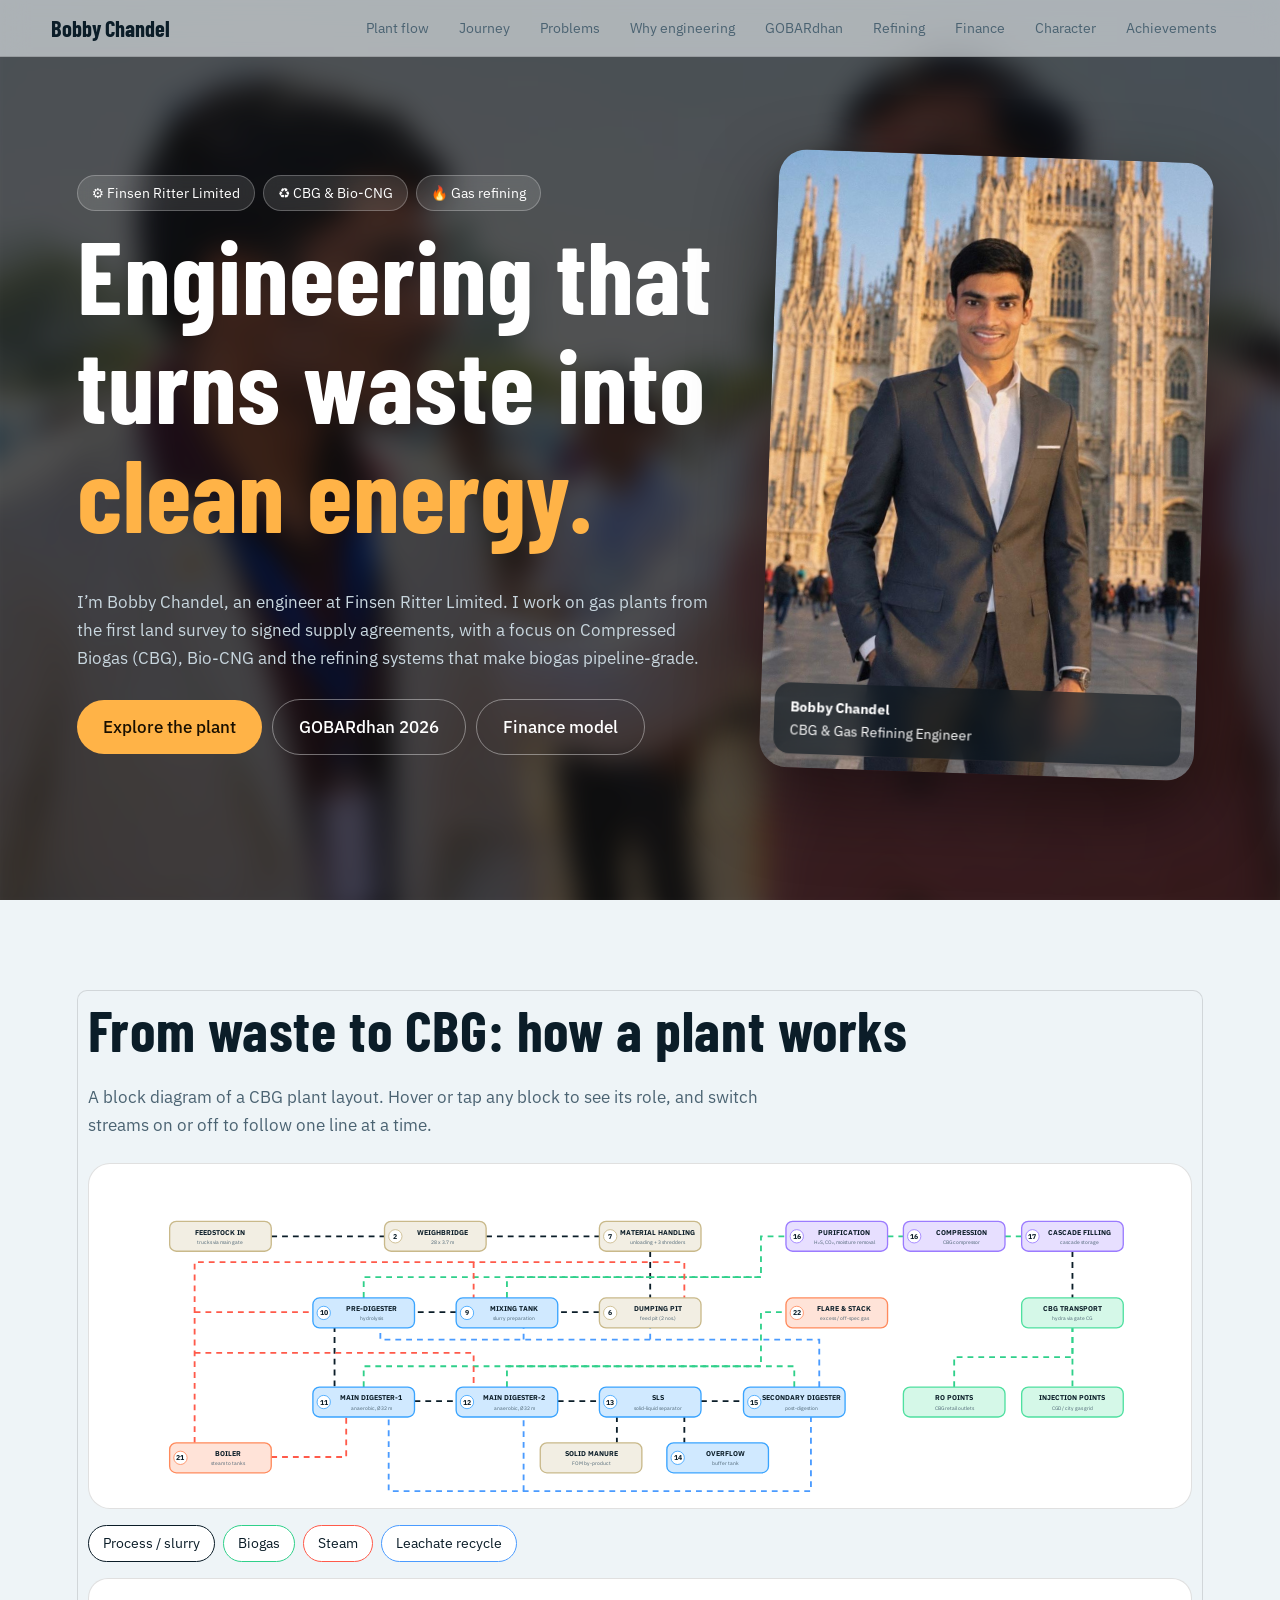
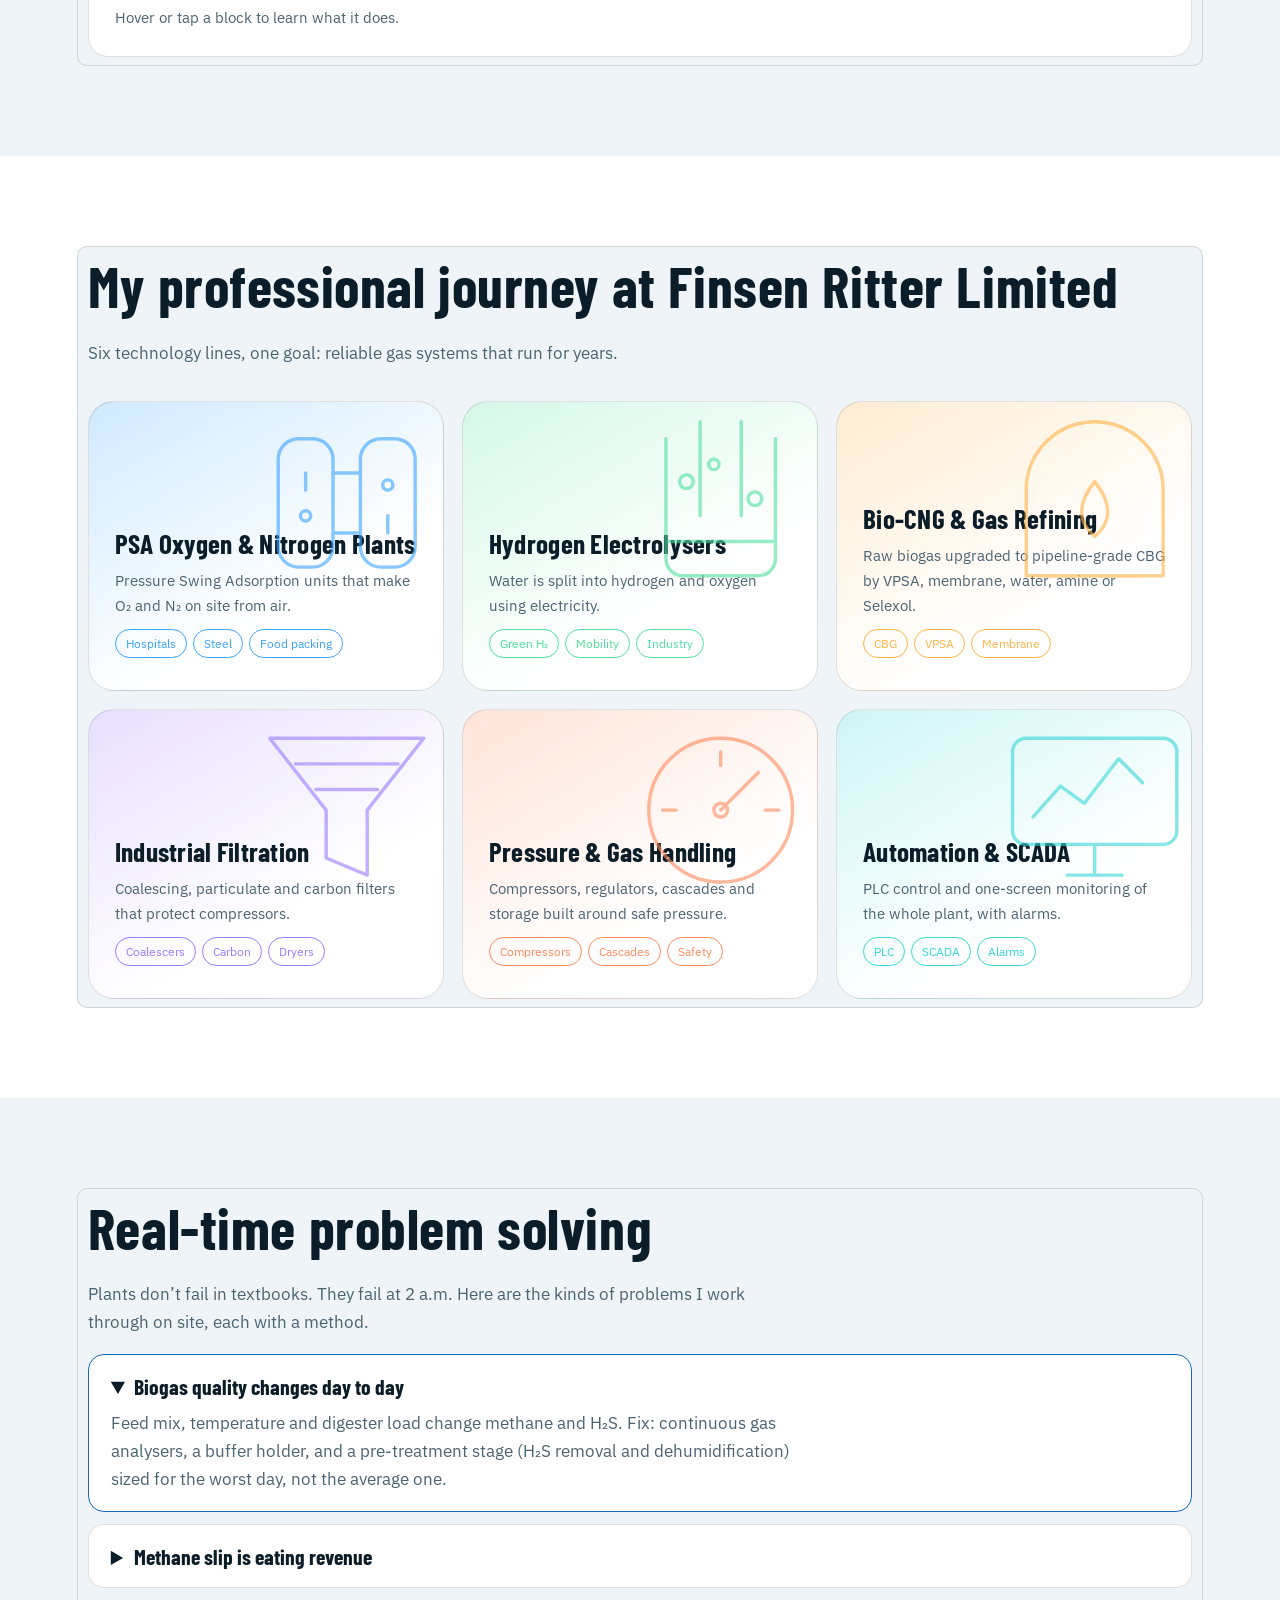
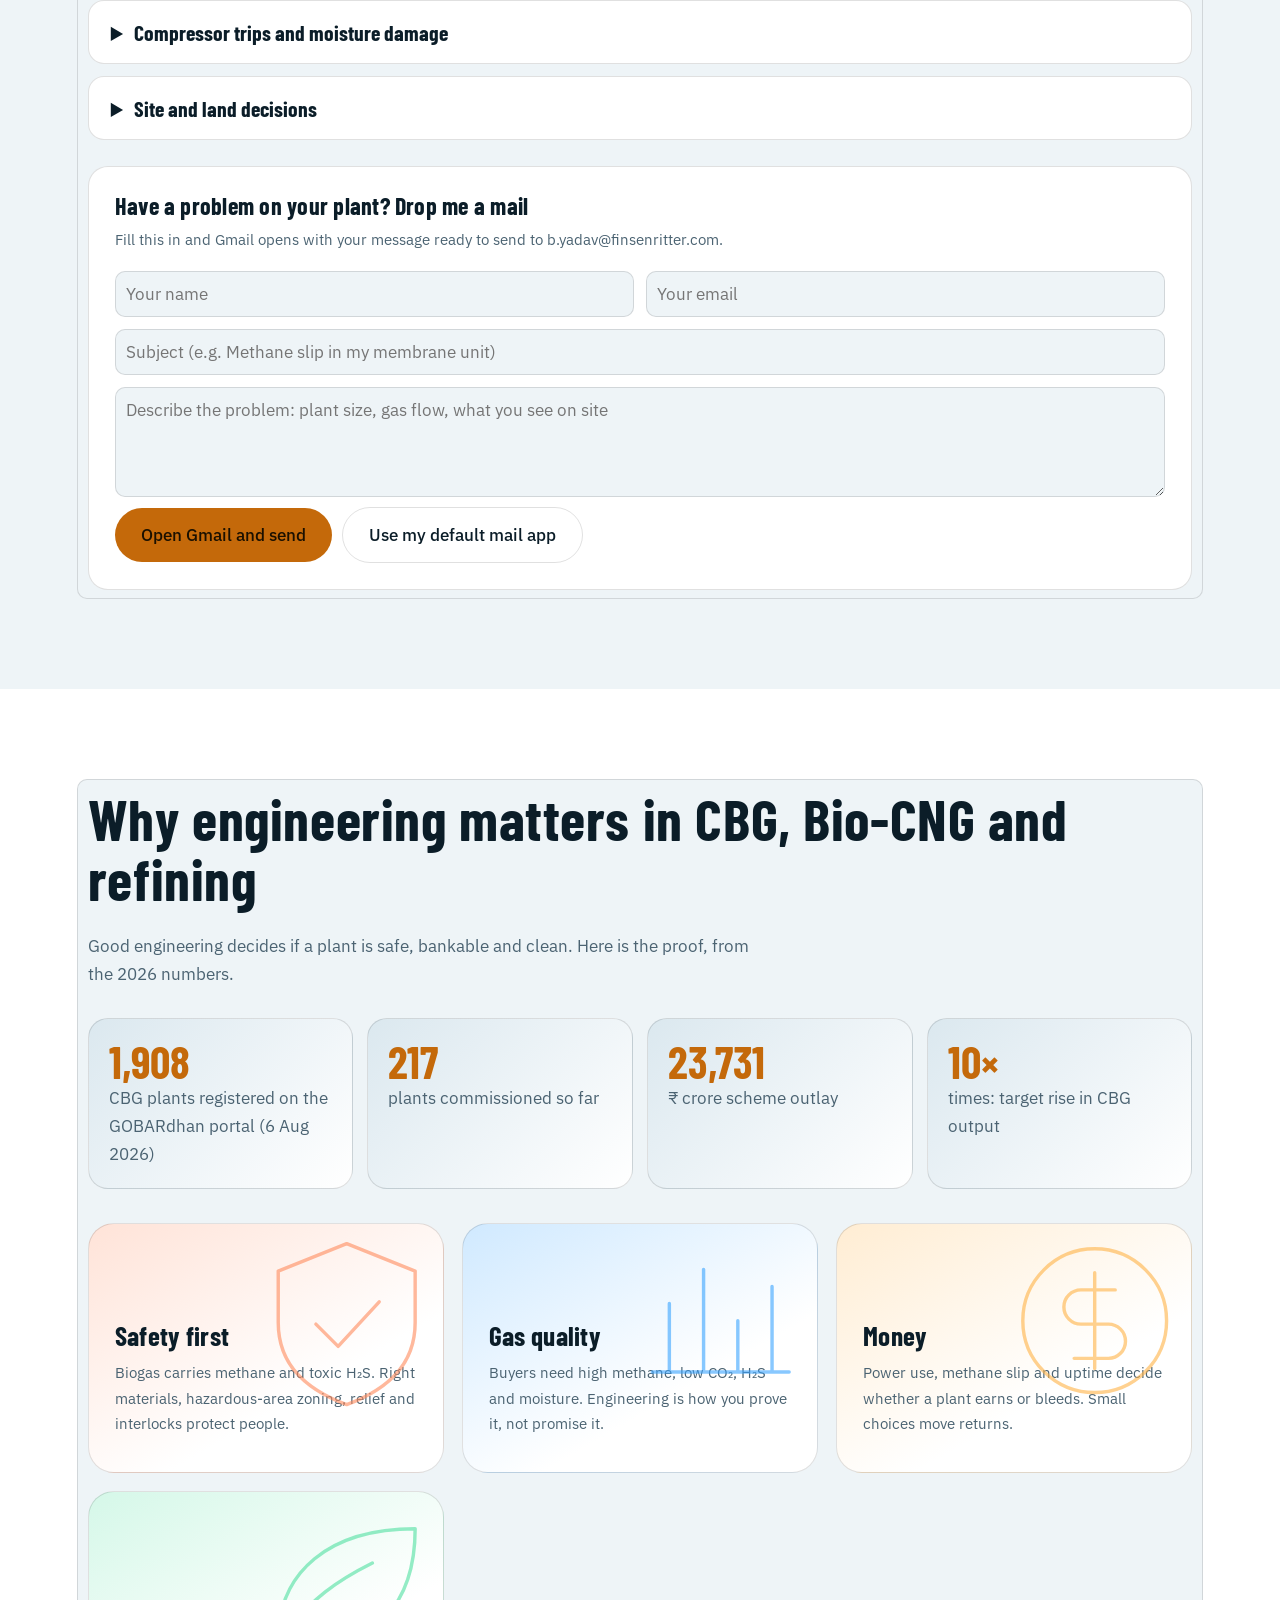
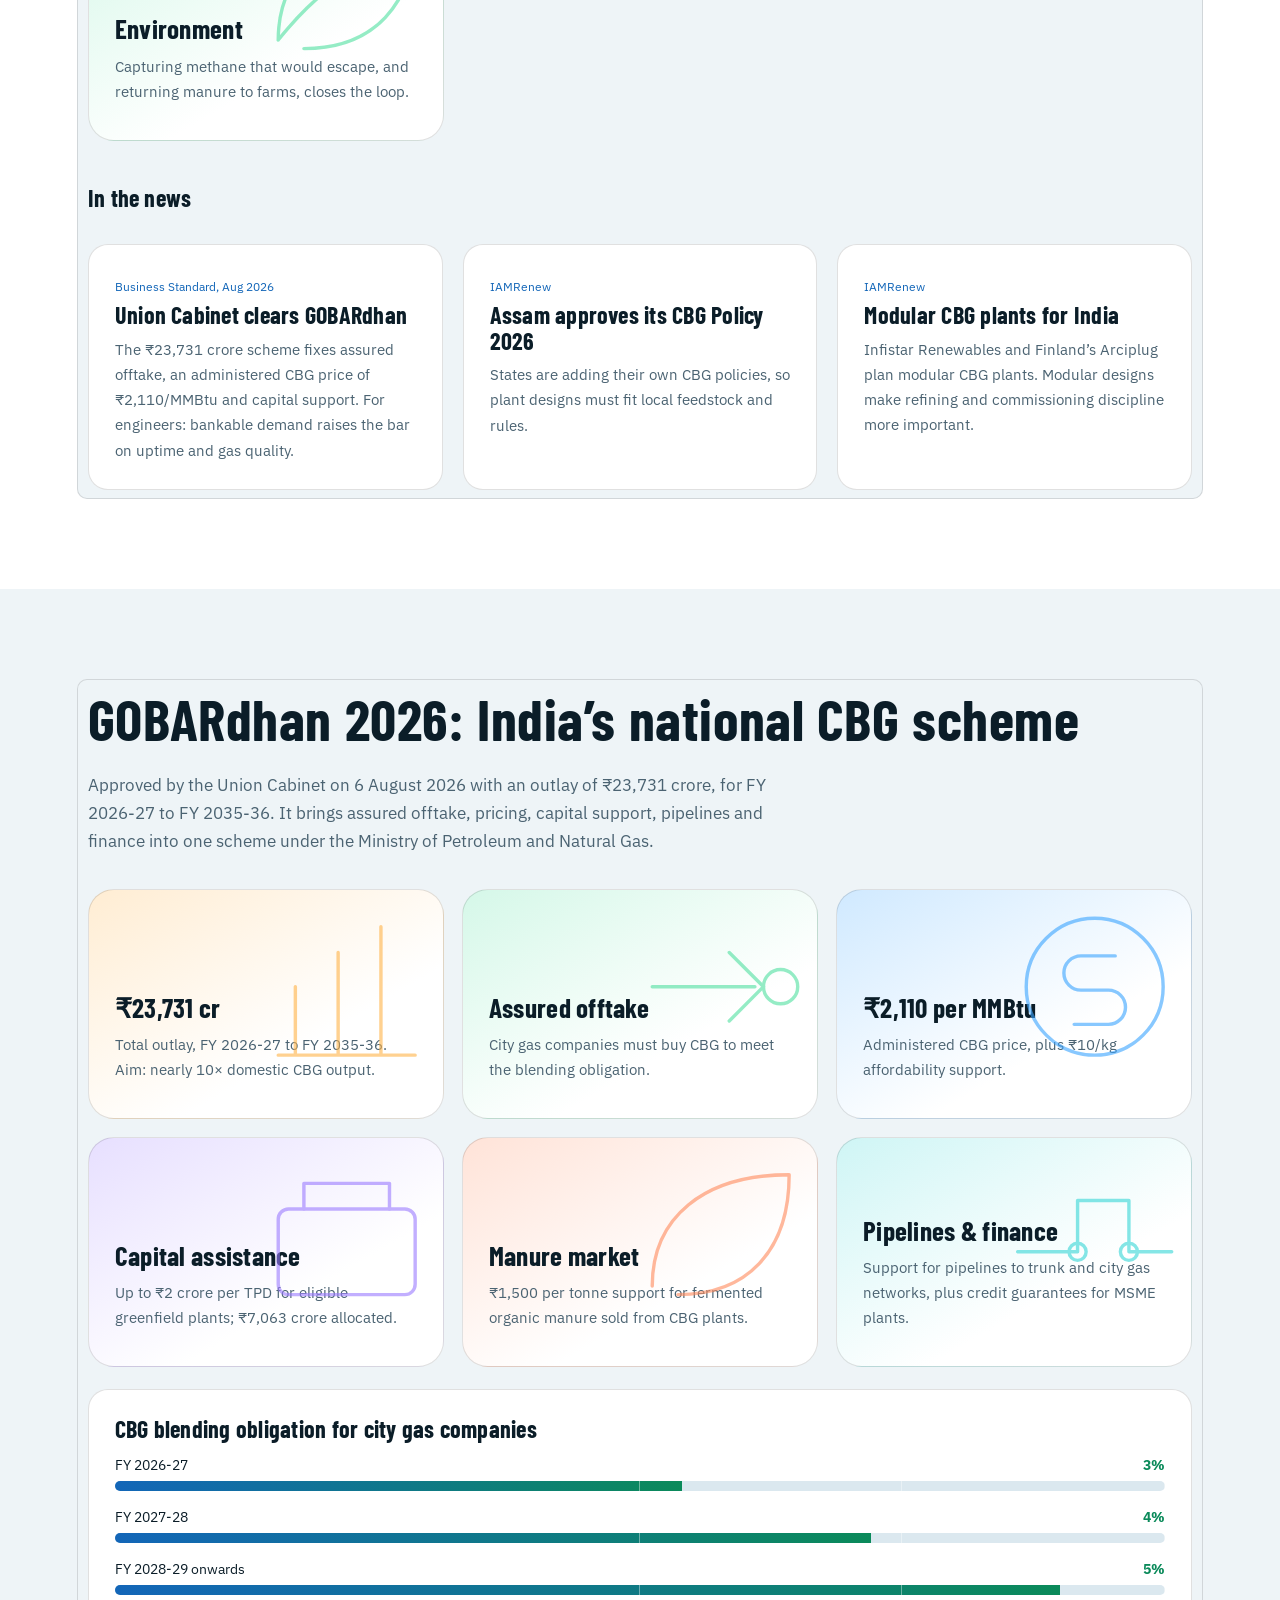
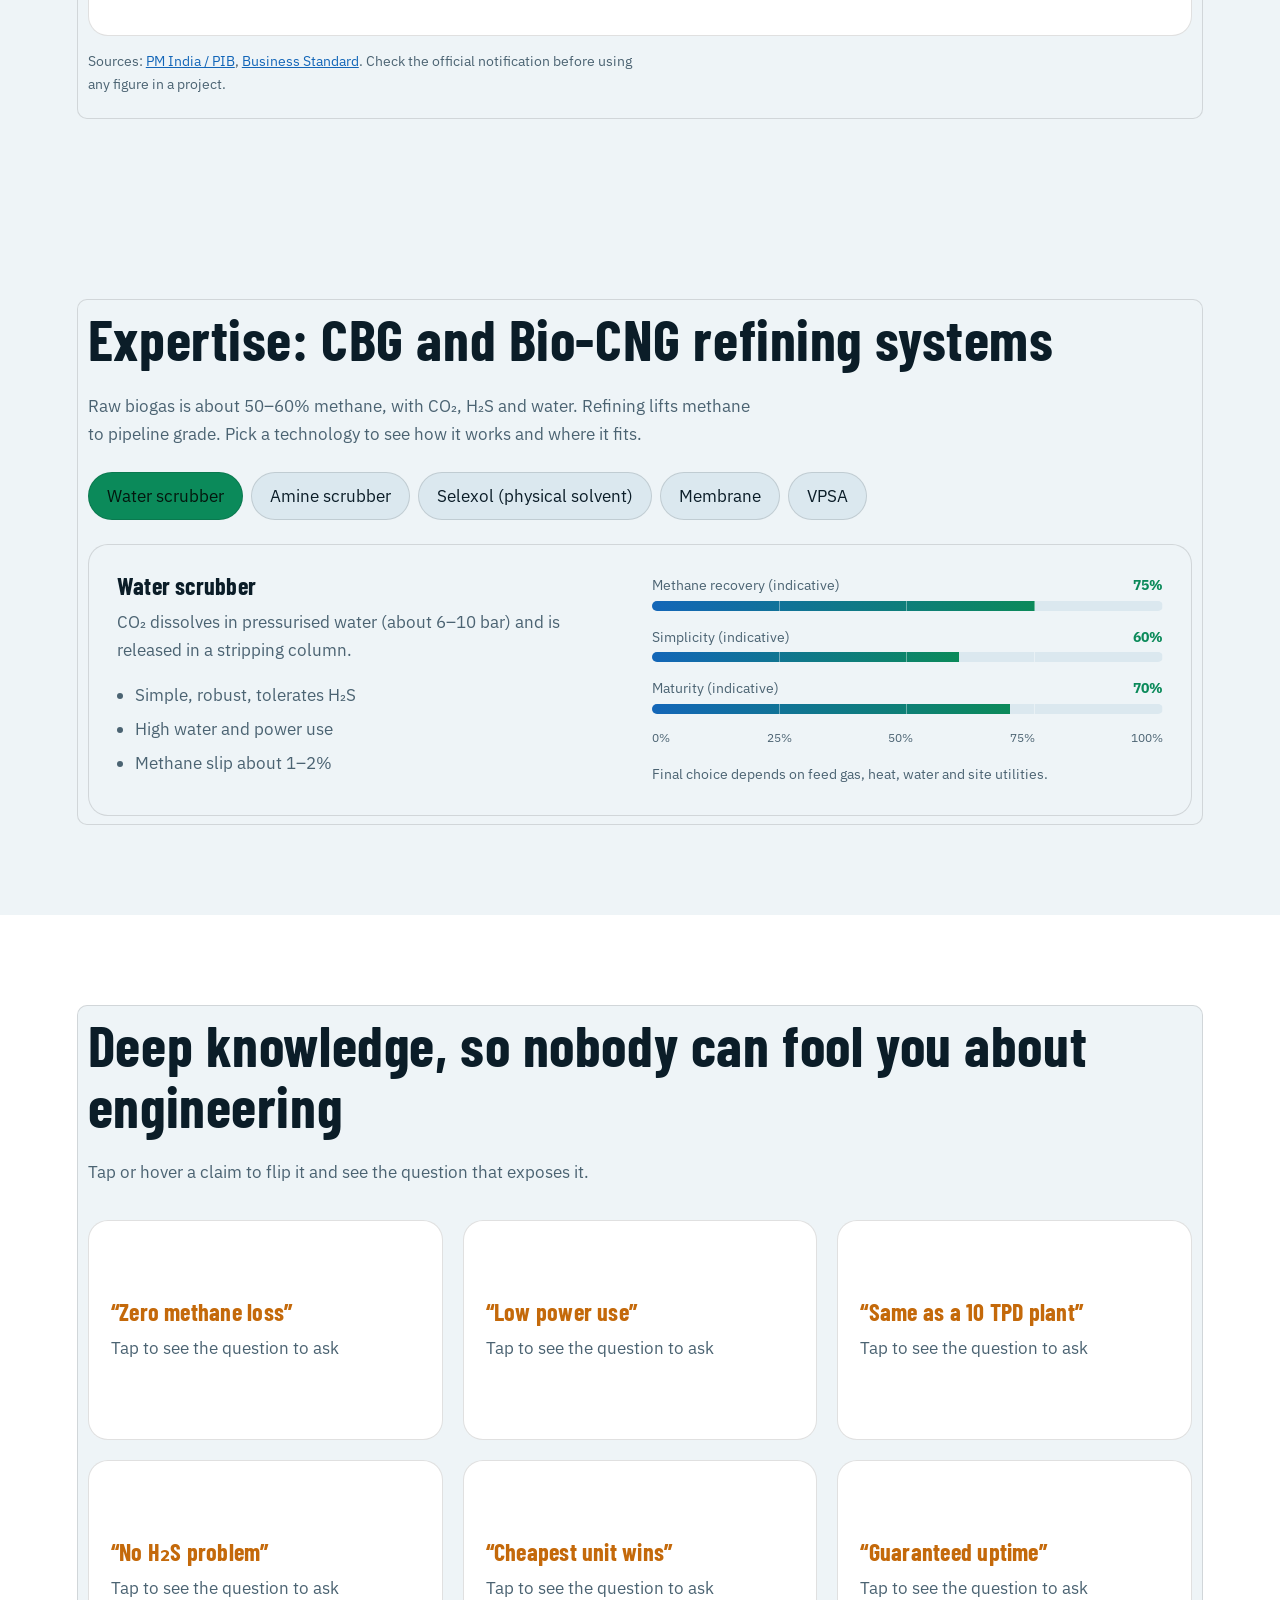
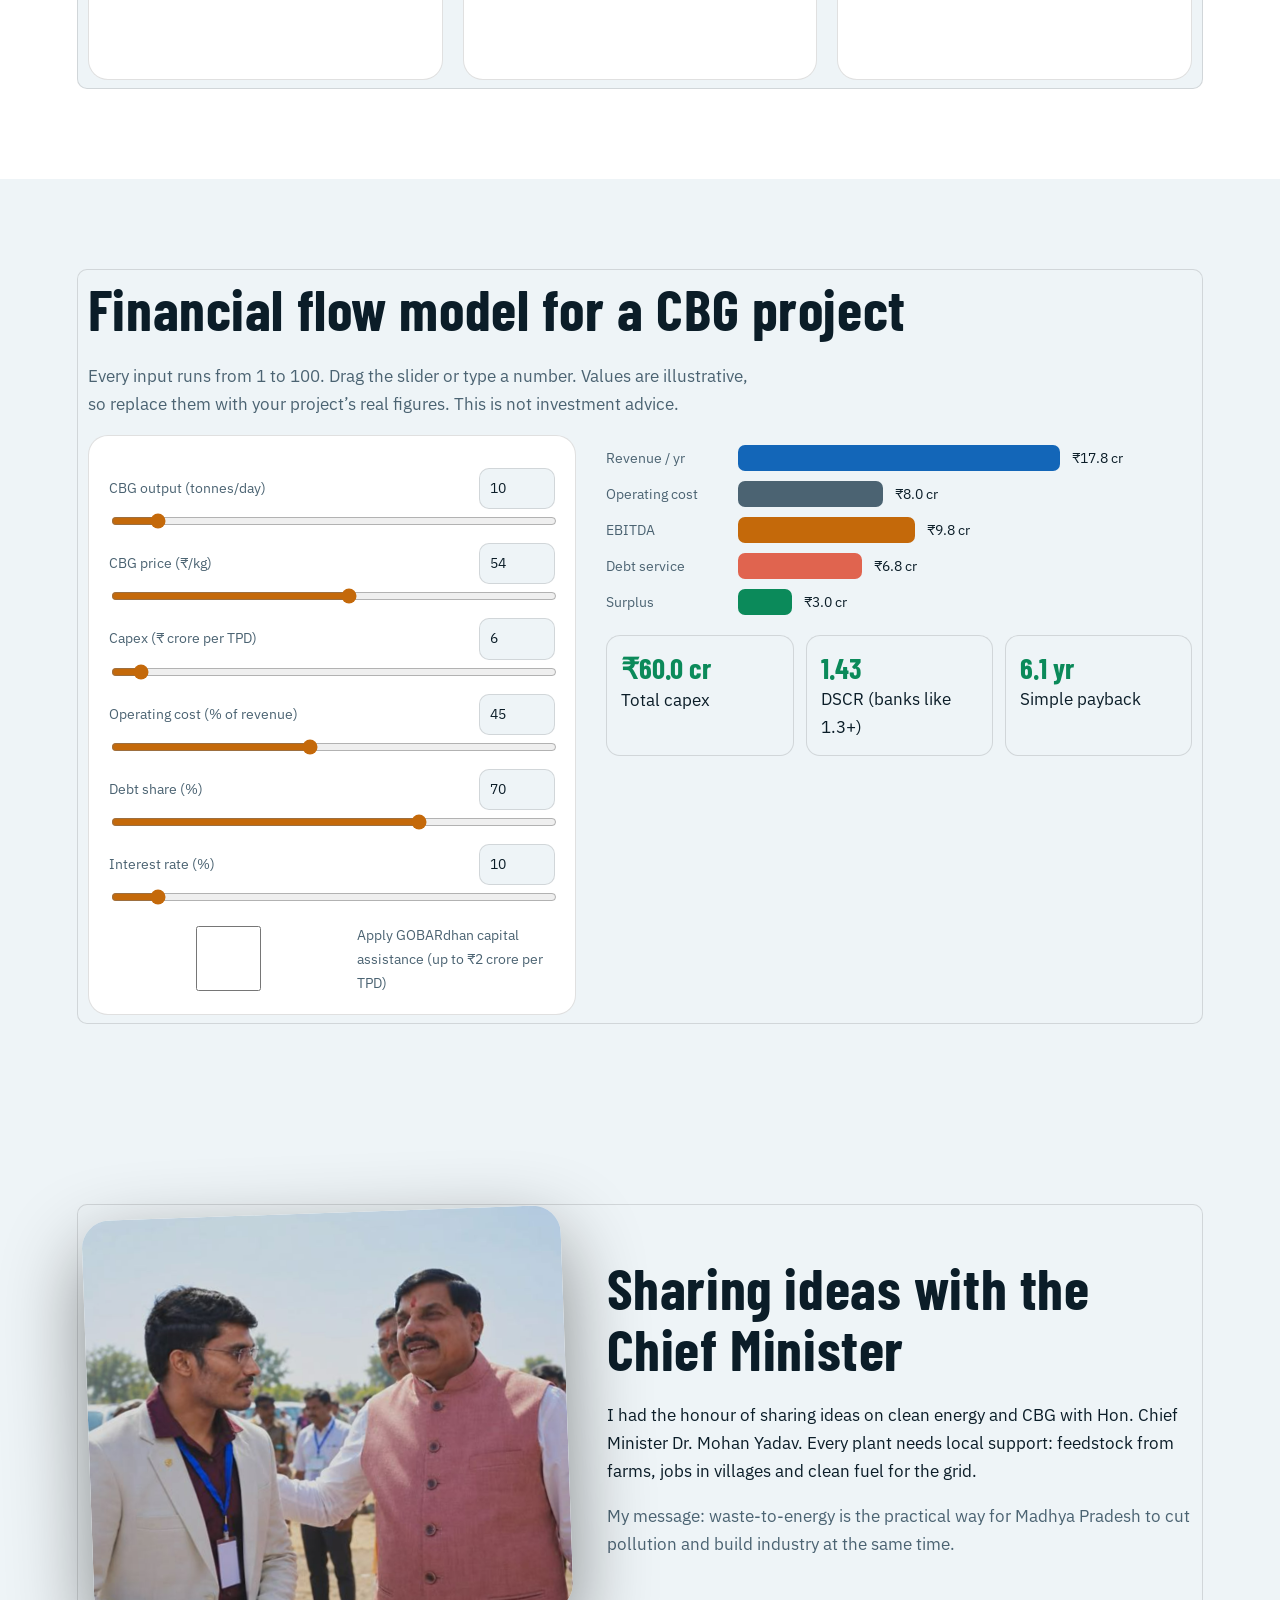
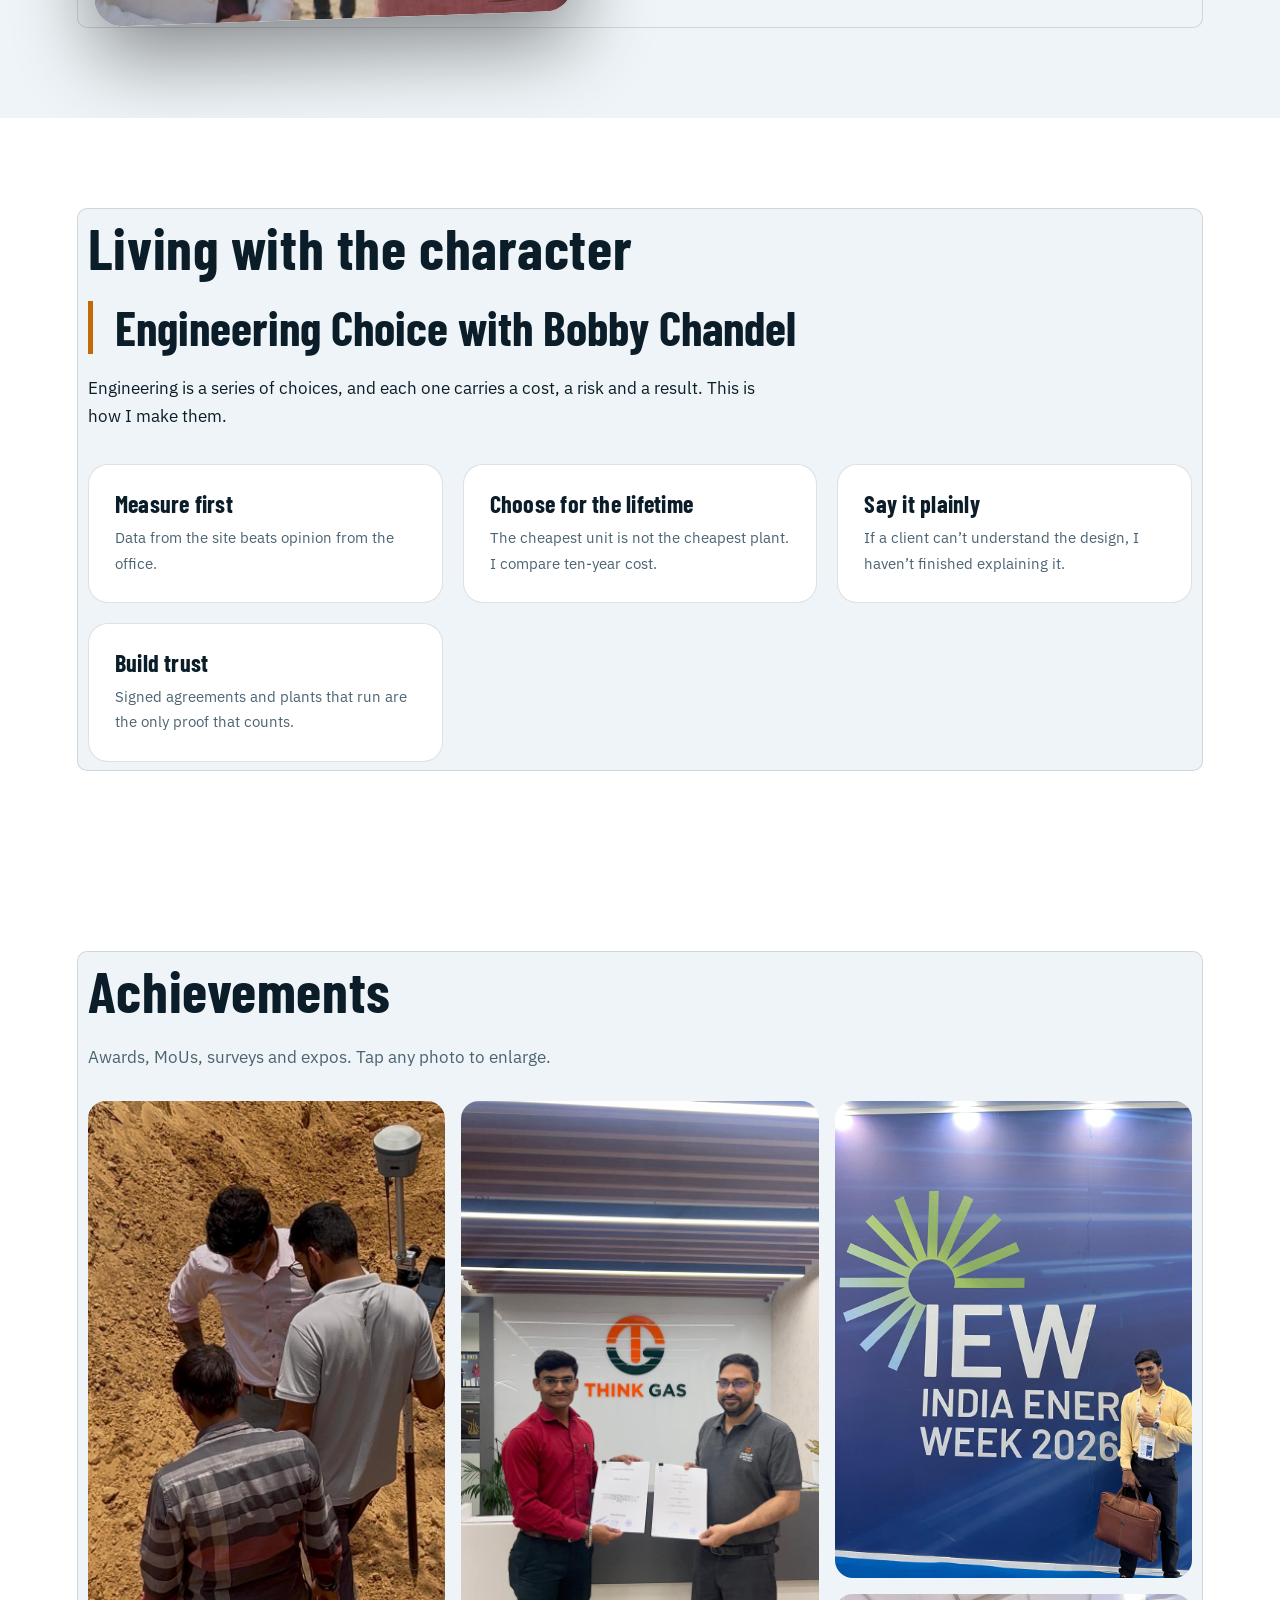
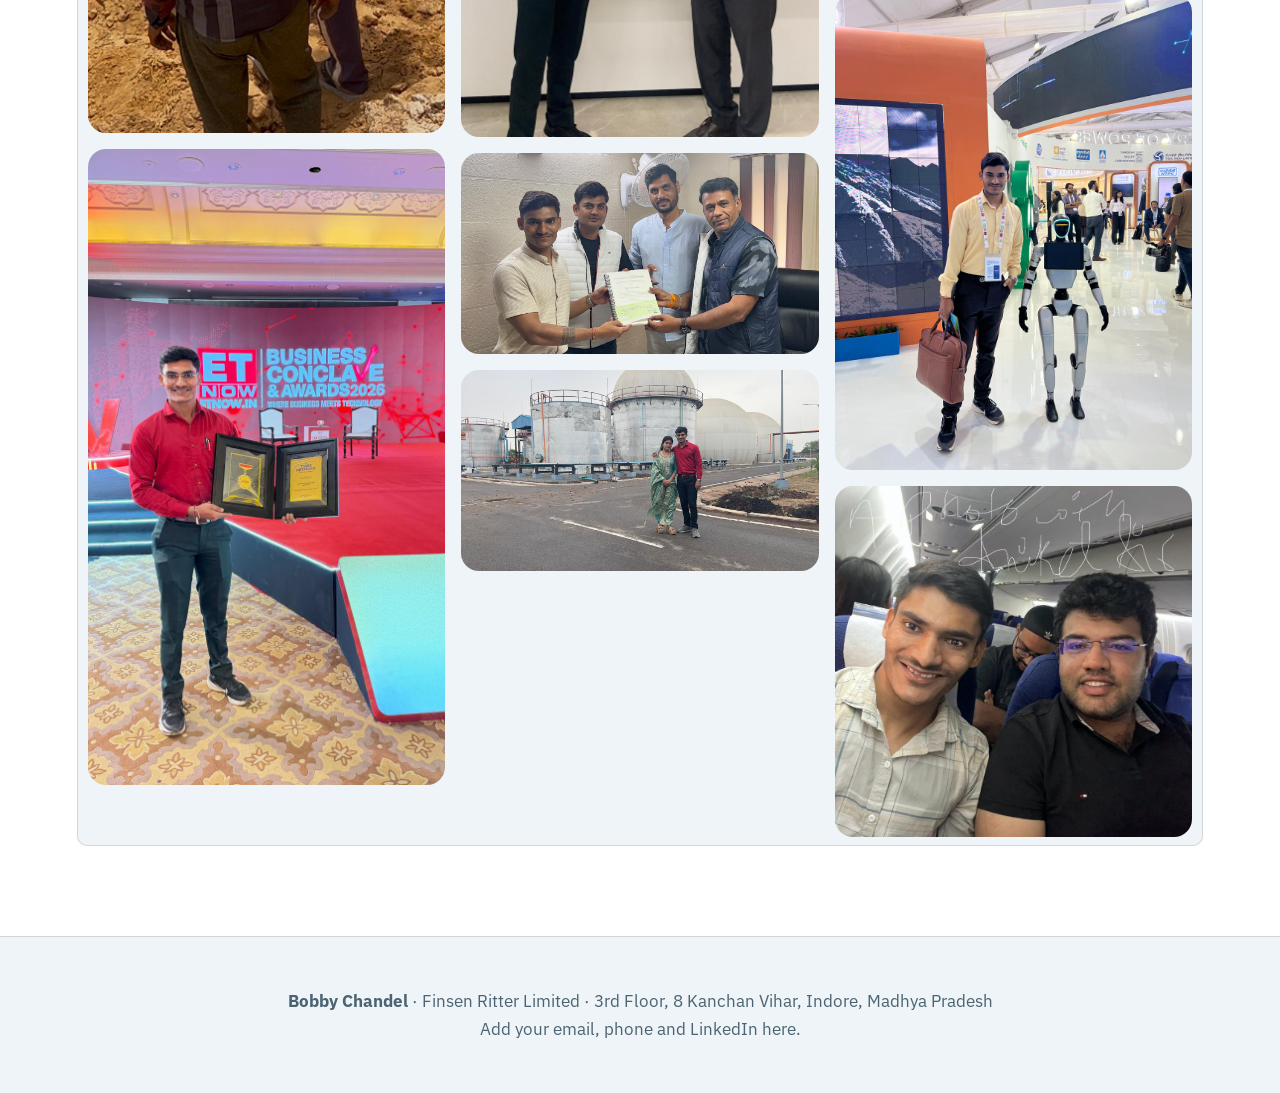
==== commit de3ae8e1: "Update index.html" ====
--- a/index.html
+++ b/index.html
@@ -116,7 +116,7 @@
 <figure><img src="images/Jaipur_CBG_plant_visit.jpeg" alt="Plant"><figcaption>Jaipur CBG plant visit: digesters and gas holders</figcaption></figure>
 <figure><img src="images/India_Energy_week_expo_attended.jpeg" alt="IEW"><figcaption>India Energy Week 2026</figcaption></figure>
 <figure><img src="images/Humonoid_Robot.jpeg" alt="Robot"><figcaption>Meeting a humanoid robot at the energy expo</figcaption></figure>
-<figure><img src="images/First_flight_experience_with_the_Director_Sir.jpeg" alt="Flight"><figcaption>First flight with the Director, on the way to work</figcaption></figure></div></div></section><footer><b>Bobby Chandel</b> · Finsen Ritter Limited · Gwalior, Madhya Pradesh<br>Add your email, phone and LinkedIn here.</footer>
+<figure><img src="images/First_flight_experience_with_the_Director_Sir.jpeg" alt="Flight"><figcaption>First flight with the Director, on the way to work</figcaption></figure></div></div></section><footer><b>Bobby Chandel</b> · Finsen Ritter Limited · 3rd Floor, 8 Kanchan Vihar, Indore, Madhya Pradesh<br>Add your email, phone and LinkedIn here.</footer>
 <div class="lb" id="lb"><img alt=""></div>
 <script>
 const $=id=>document.getElementById(id);
@@ -170,4 +170,4 @@
 // reveal, counters, lightbox
 const io=new IntersectionObserver(es=>es.forEach(e=>{if(e.isIntersecting){e.target.classList.add('in');e.target.querySelectorAll('[data-n]').forEach(c=>{const t=+c.dataset.n;let k=0;const id=setInterval(()=>{k+=t/40;if(k>=t){k=t;clearInterval(id)}c.textContent=Math.round(k).toLocaleString('en-IN')+c.dataset.s},30)})}}),{threshold:.1});document.querySelectorAll('.rv').forEach(e=>io.observe(e));
 const lb=$('lb');document.querySelectorAll('.gal img,.cm img,.hero .ph img').forEach(i=>i.onclick=()=>{lb.firstChild.src=i.src;lb.classList.add('on')});lb.onclick=()=>lb.classList.remove('on');
-</script></body></html>+</script></body></html>
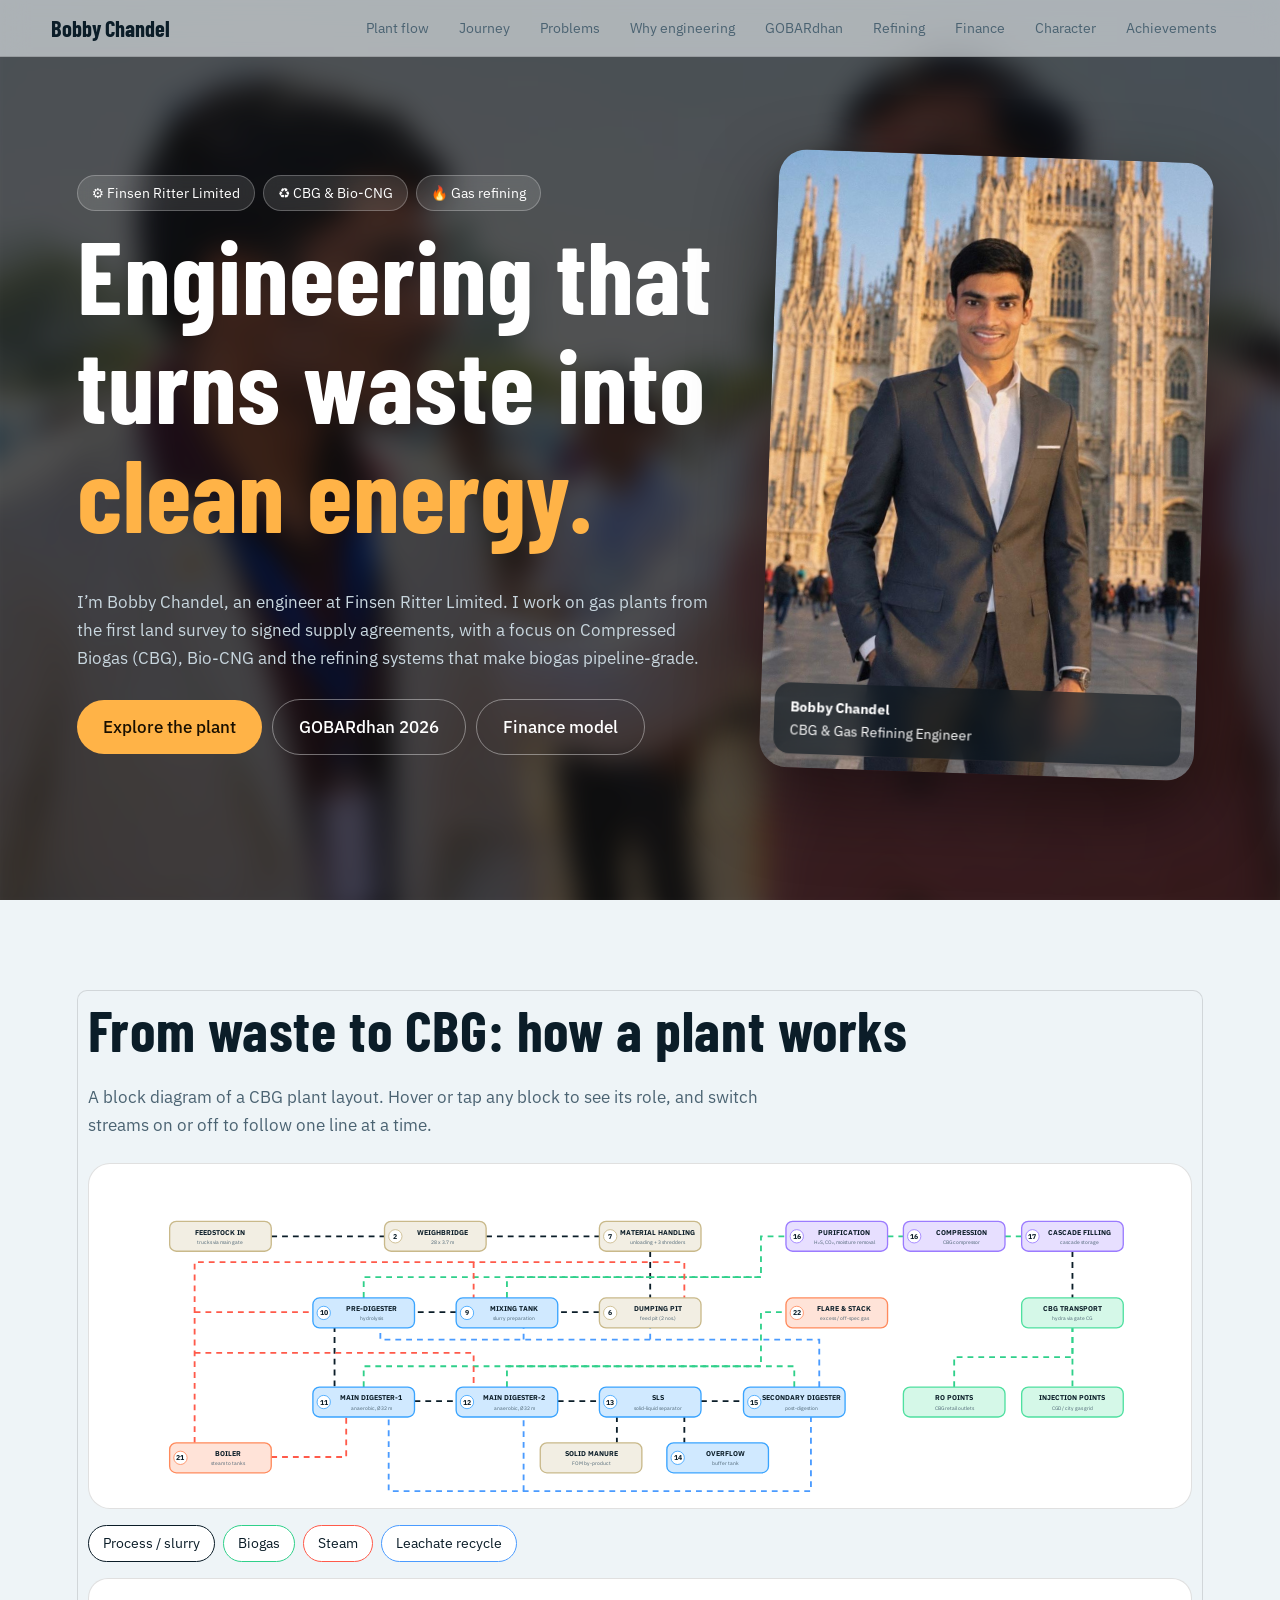
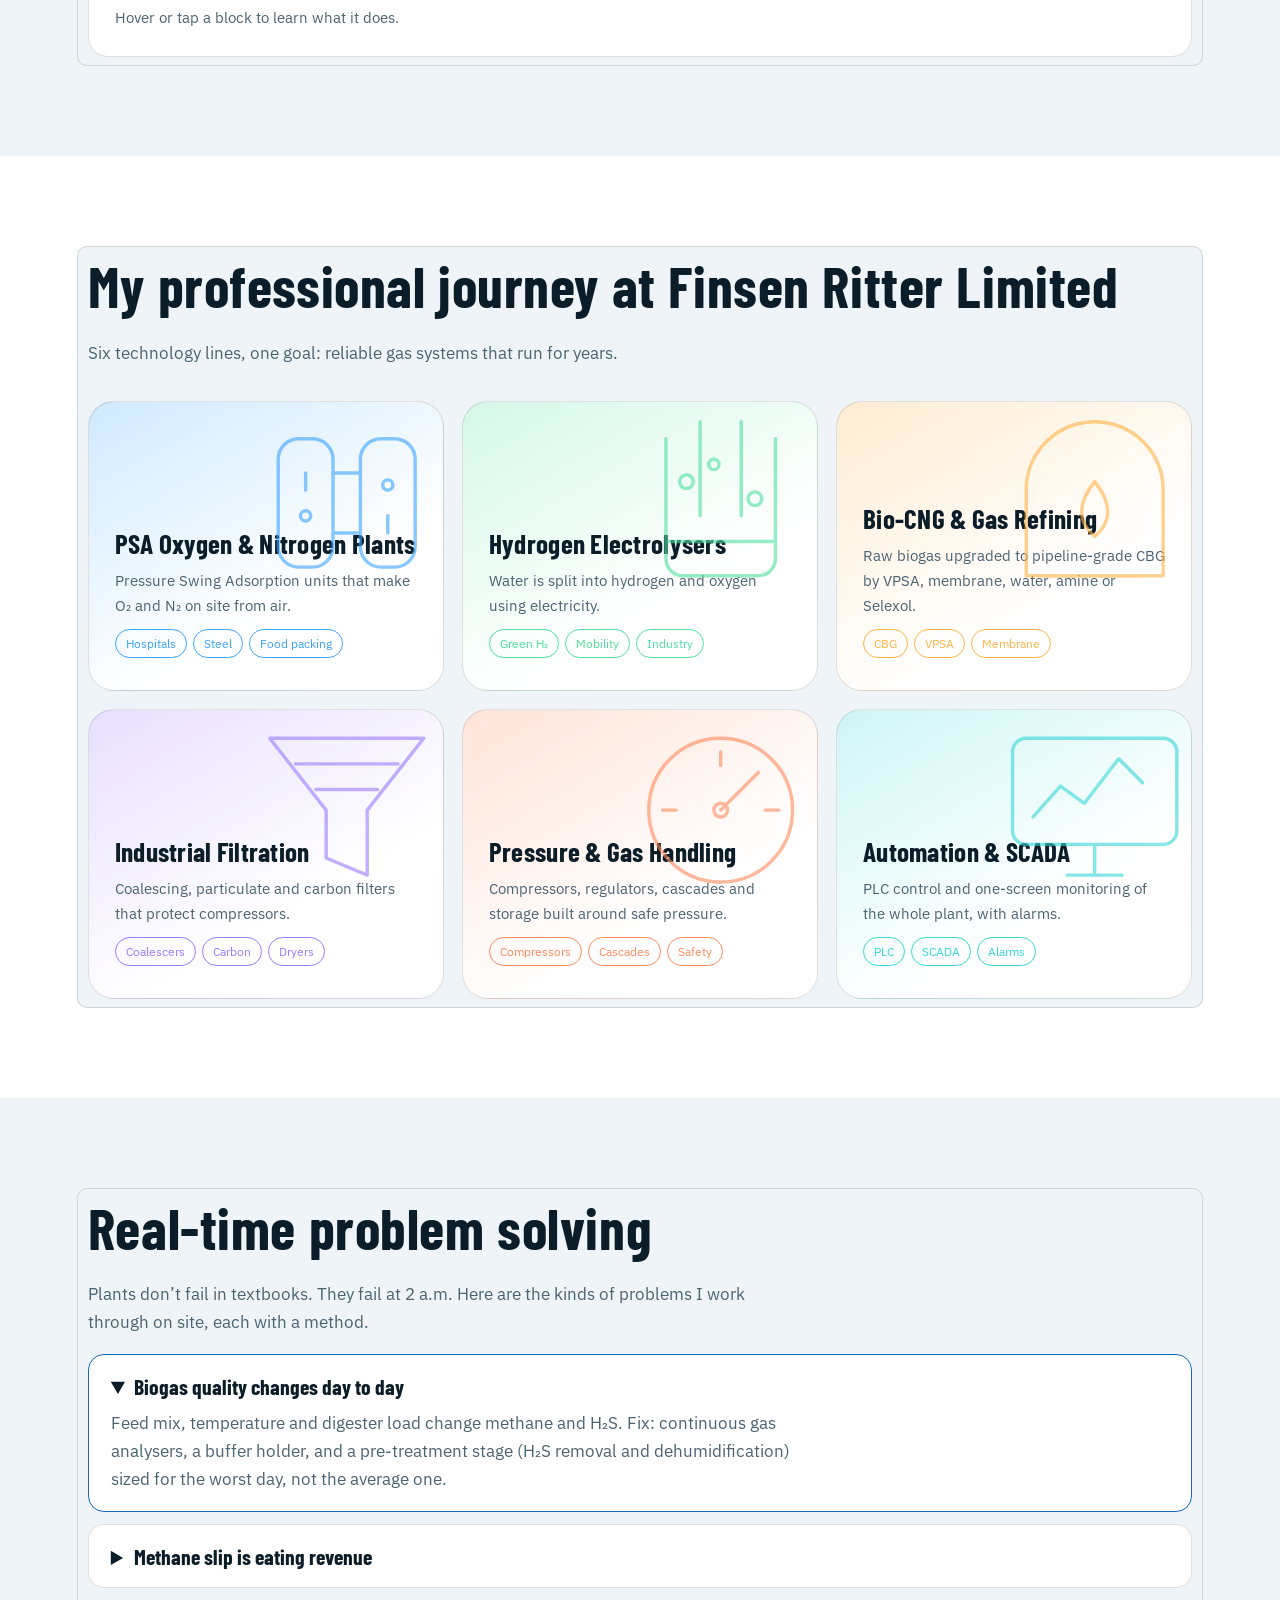
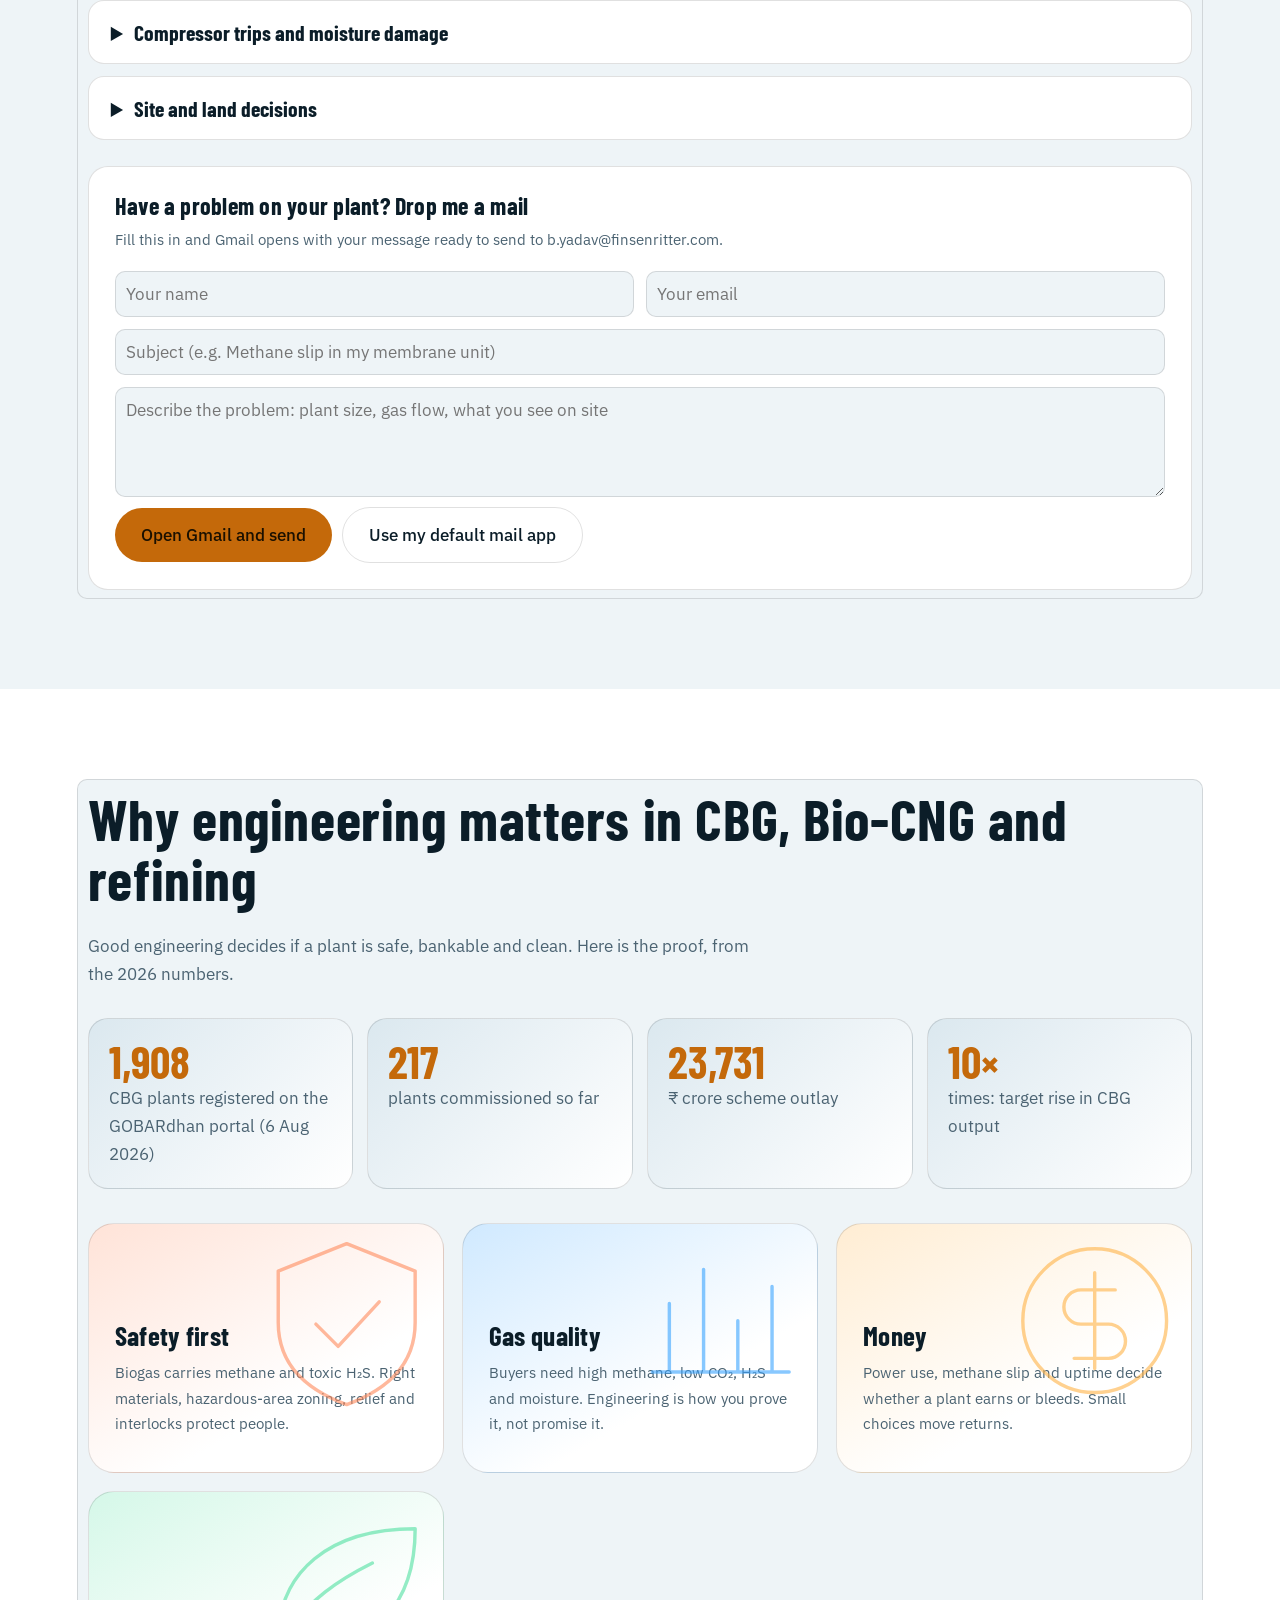
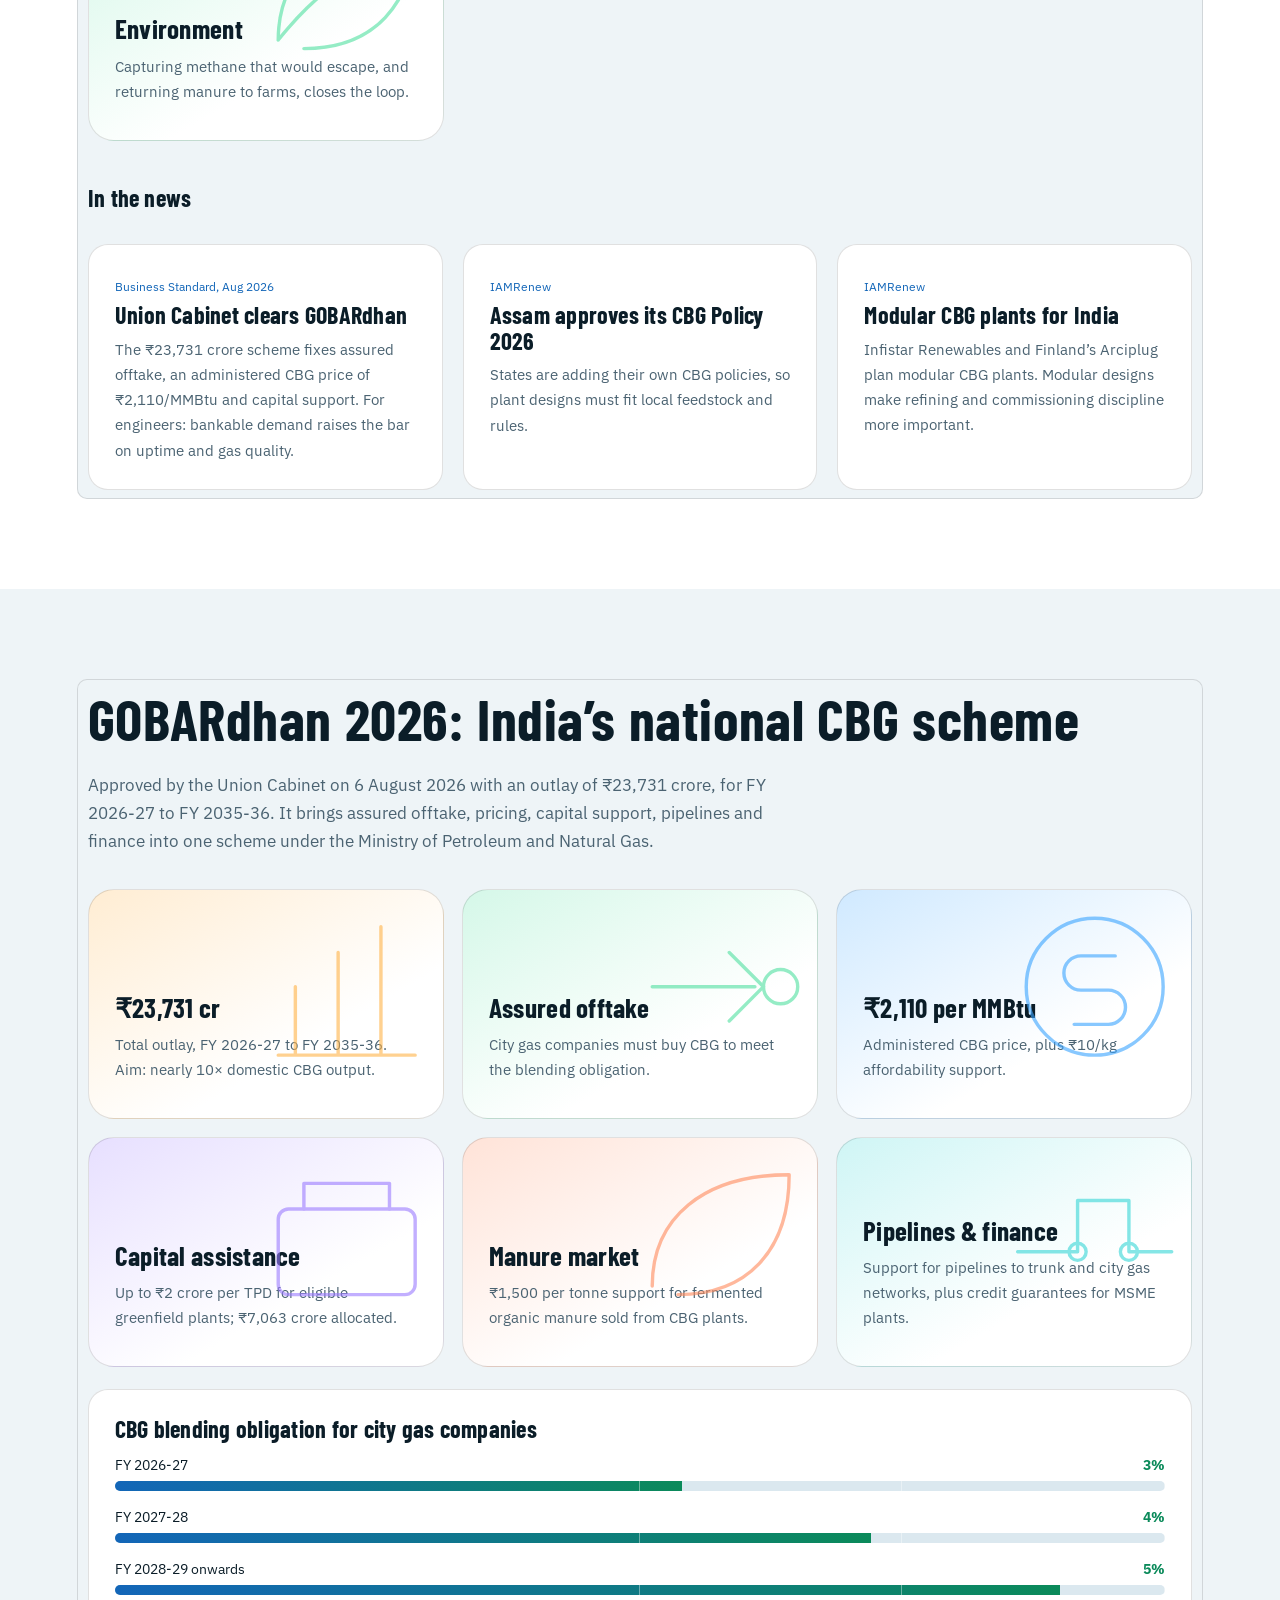
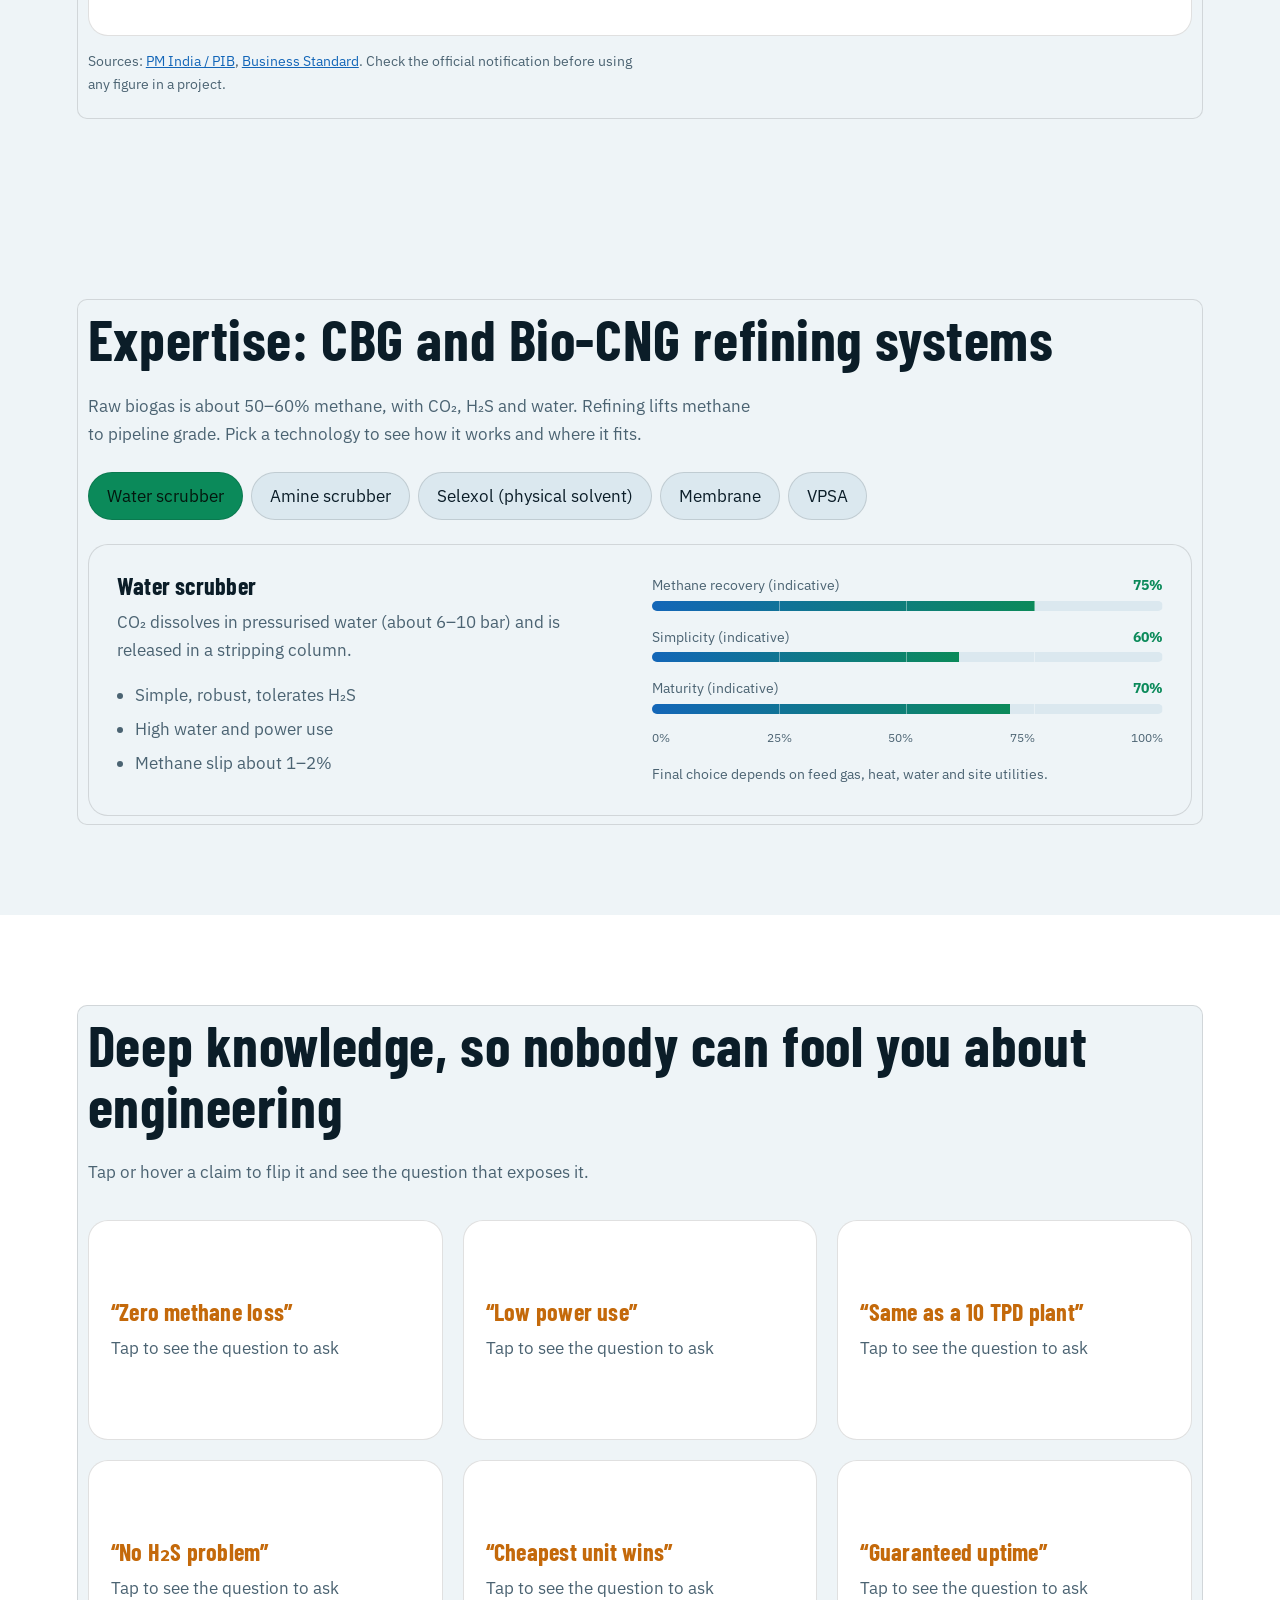
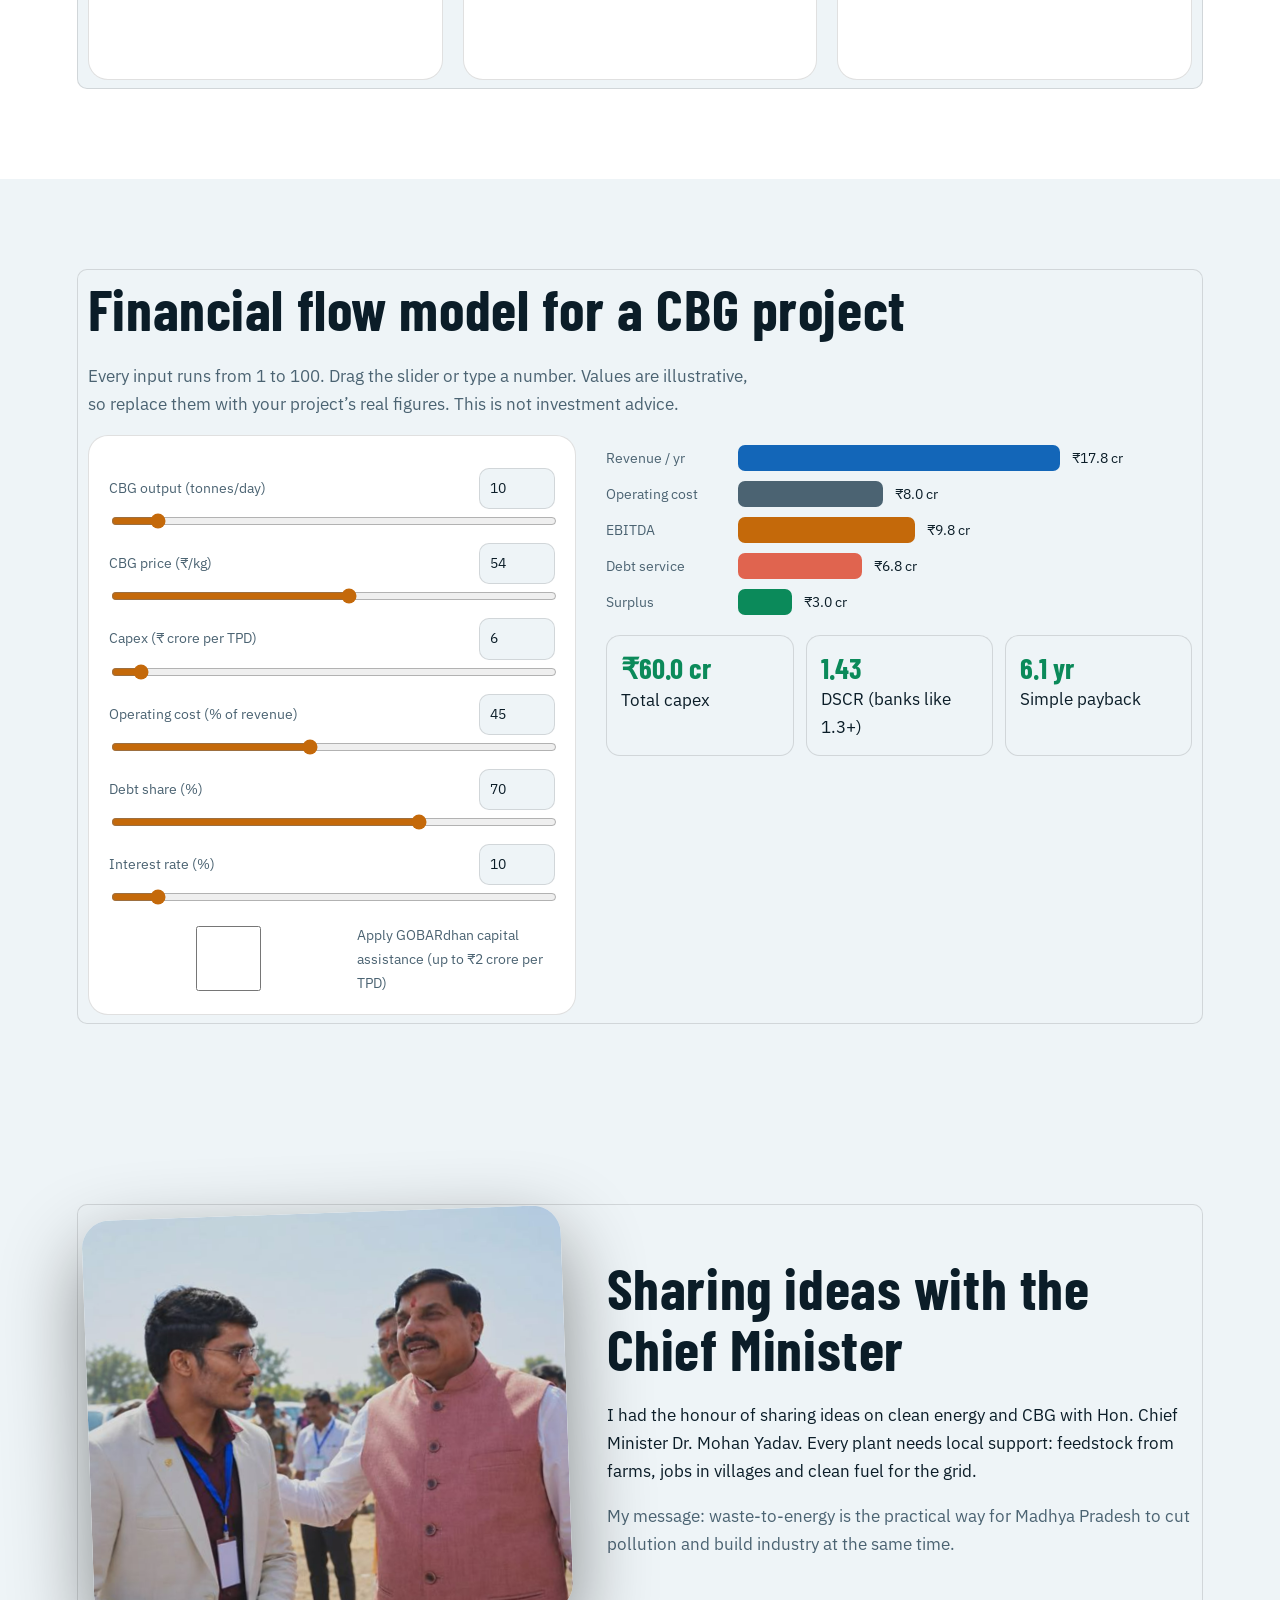
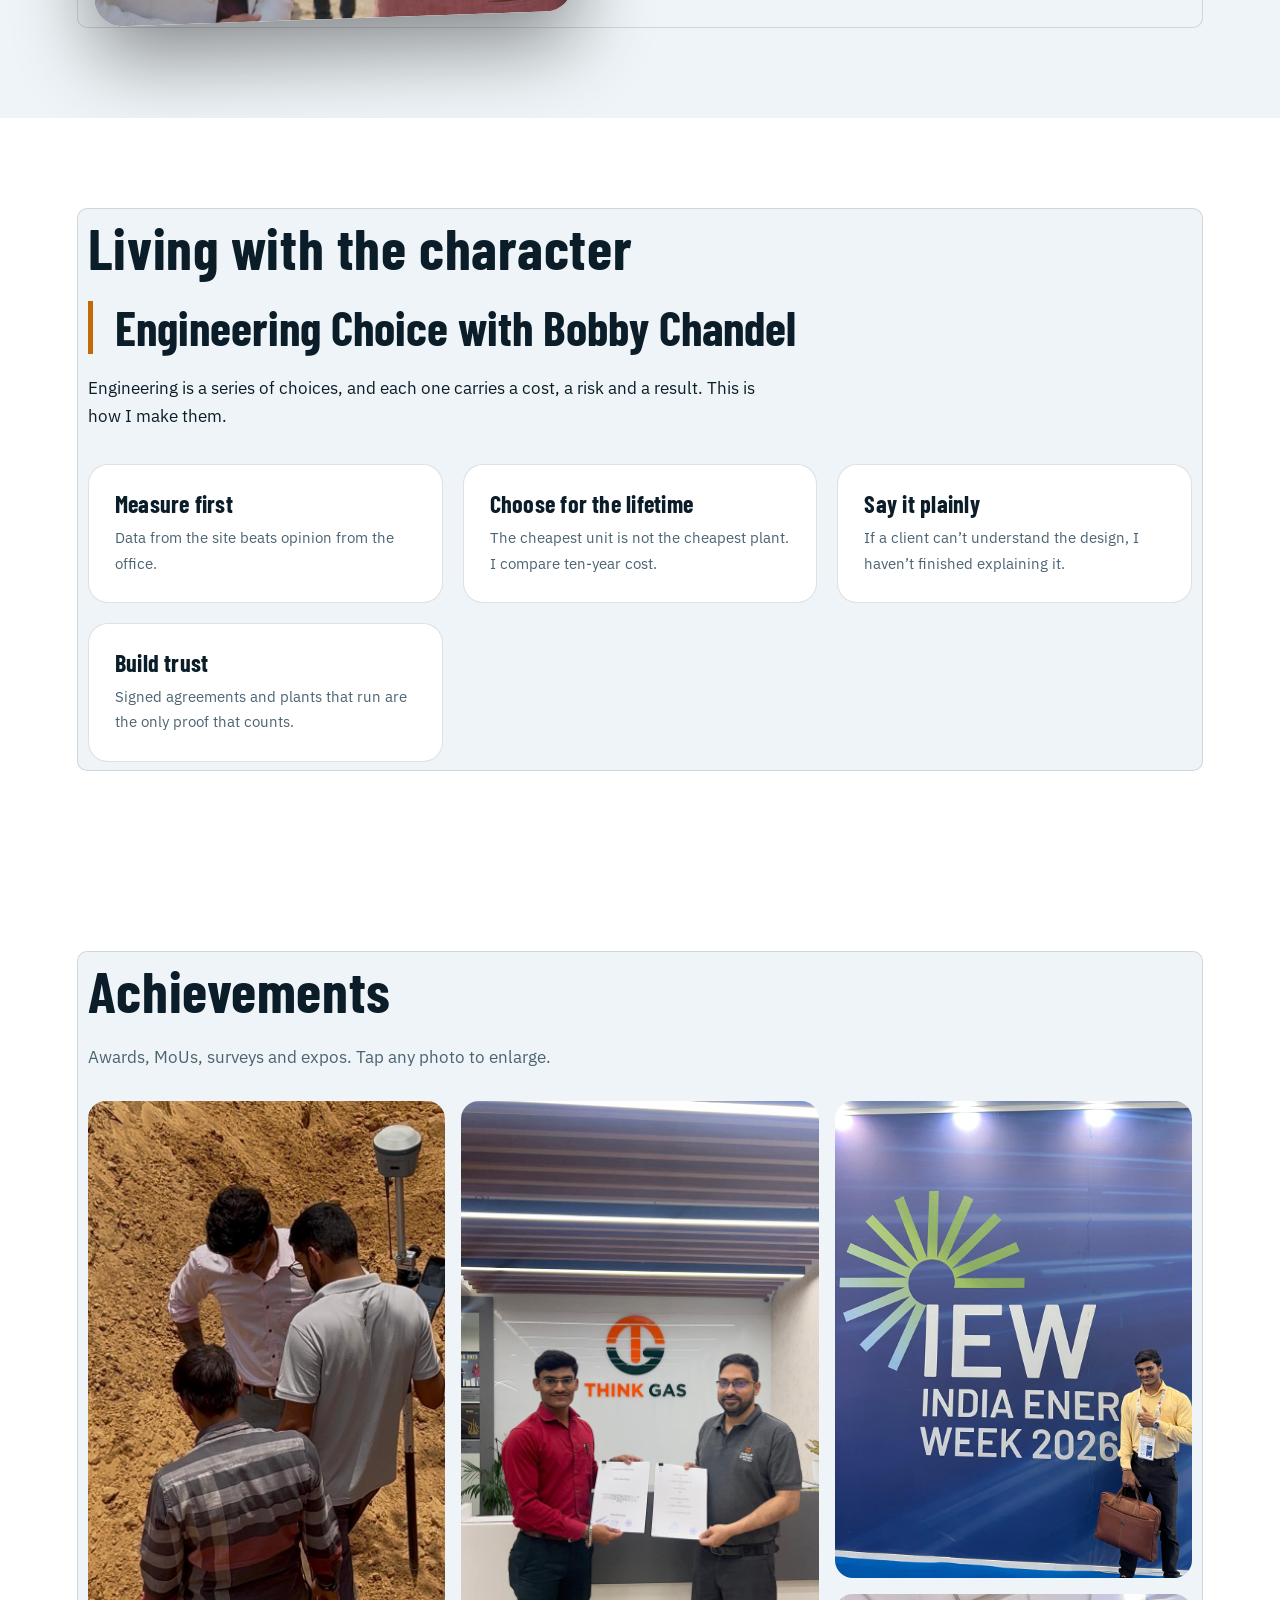
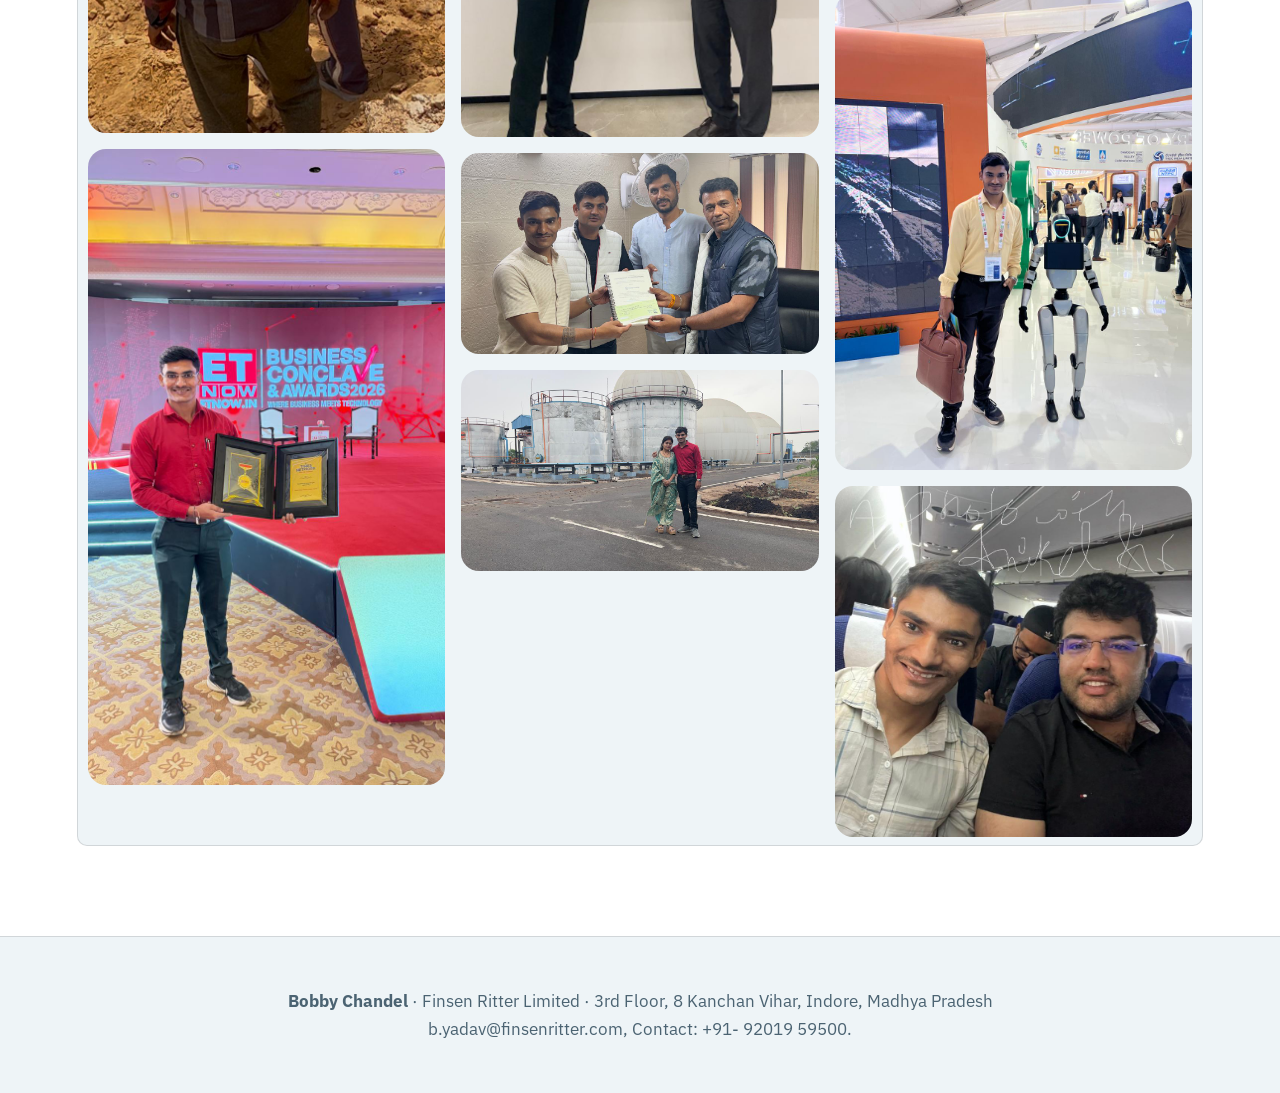
==== commit e7a06a3b: "Update index.html" ====
--- a/index.html
+++ b/index.html
@@ -116,7 +116,7 @@
 <figure><img src="images/Jaipur_CBG_plant_visit.jpeg" alt="Plant"><figcaption>Jaipur CBG plant visit: digesters and gas holders</figcaption></figure>
 <figure><img src="images/India_Energy_week_expo_attended.jpeg" alt="IEW"><figcaption>India Energy Week 2026</figcaption></figure>
 <figure><img src="images/Humonoid_Robot.jpeg" alt="Robot"><figcaption>Meeting a humanoid robot at the energy expo</figcaption></figure>
-<figure><img src="images/First_flight_experience_with_the_Director_Sir.jpeg" alt="Flight"><figcaption>First flight with the Director, on the way to work</figcaption></figure></div></div></section><footer><b>Bobby Chandel</b> · Finsen Ritter Limited · 3rd Floor, 8 Kanchan Vihar, Indore, Madhya Pradesh<br>Add your email, phone and LinkedIn here.</footer>
+<figure><img src="images/First_flight_experience_with_the_Director_Sir.jpeg" alt="Flight"><figcaption>First flight with the Director, on the way to work</figcaption></figure></div></div></section><footer><b>Bobby Chandel</b> · Finsen Ritter Limited · 3rd Floor, 8 Kanchan Vihar, Indore, Madhya Pradesh<br>b.yadav@finsenritter.com, Contact: +91- 92019 59500.</footer>
 <div class="lb" id="lb"><img alt=""></div>
 <script>
 const $=id=>document.getElementById(id);
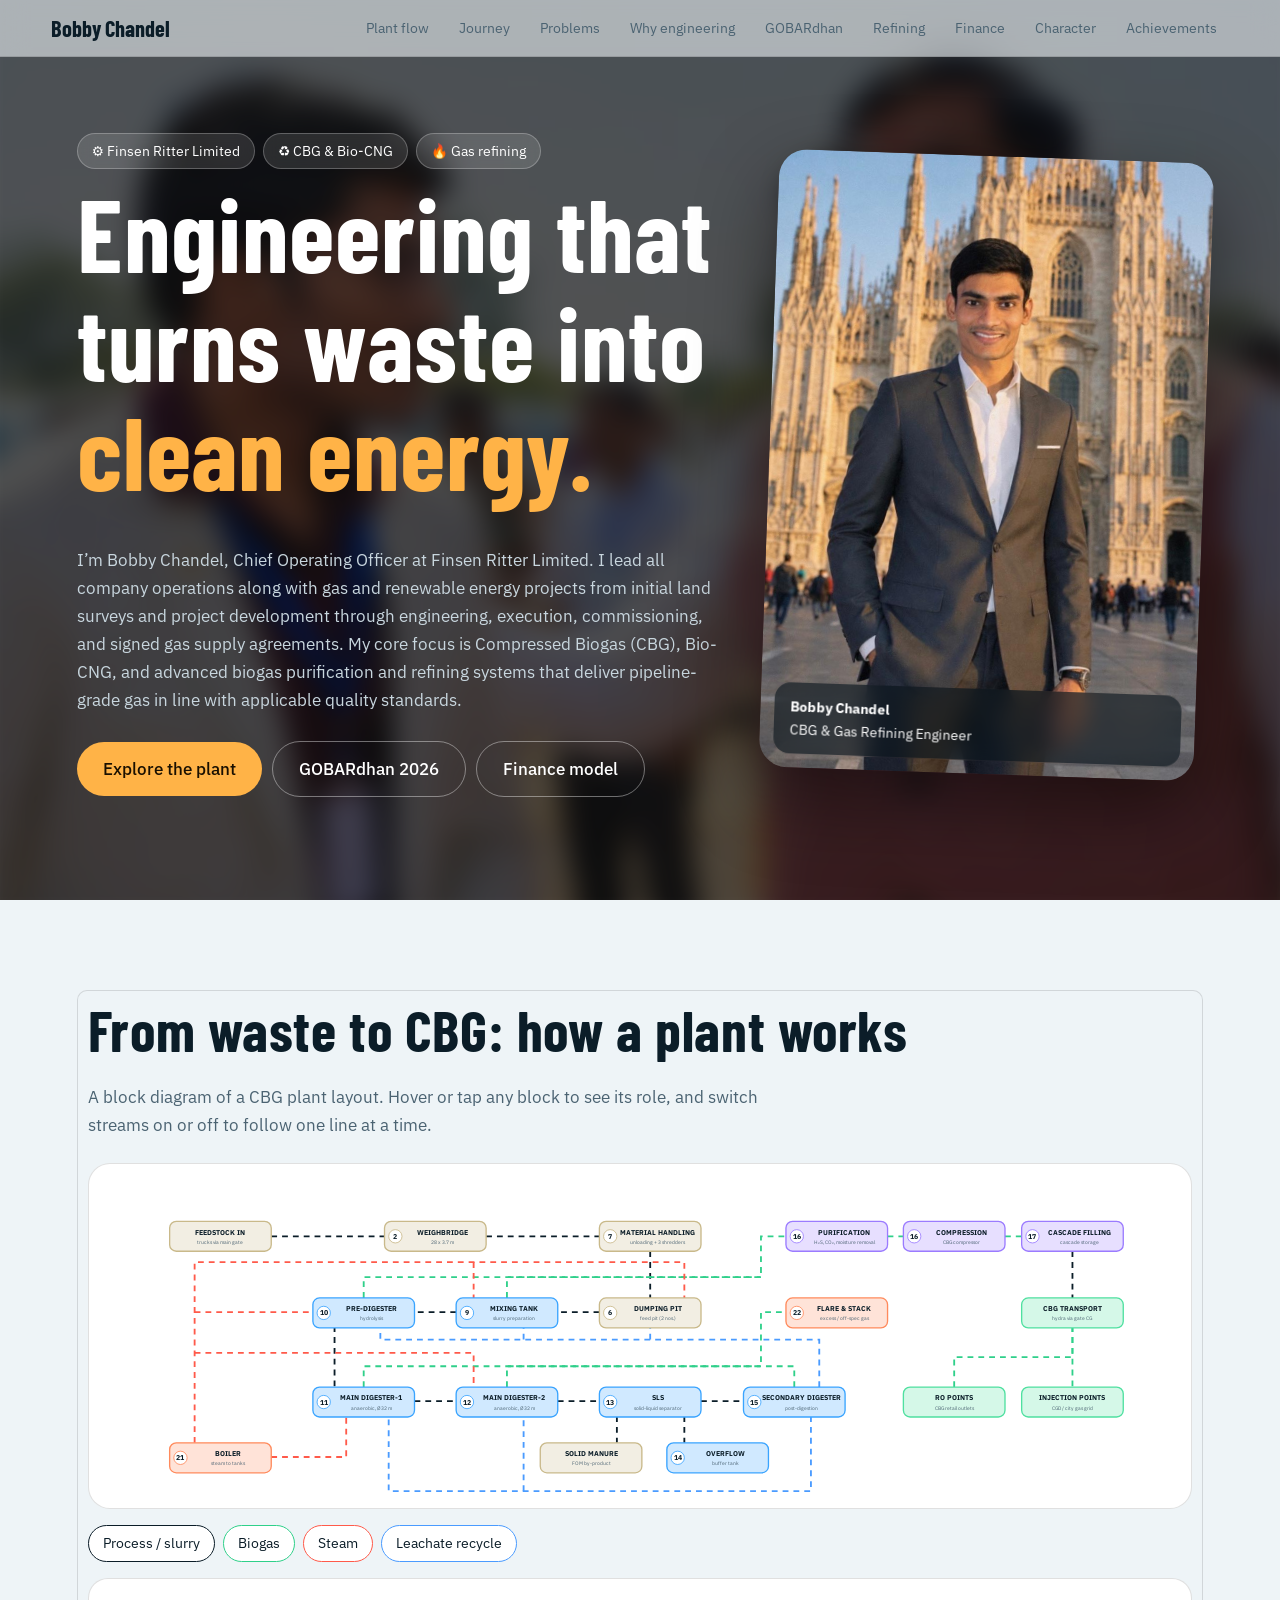
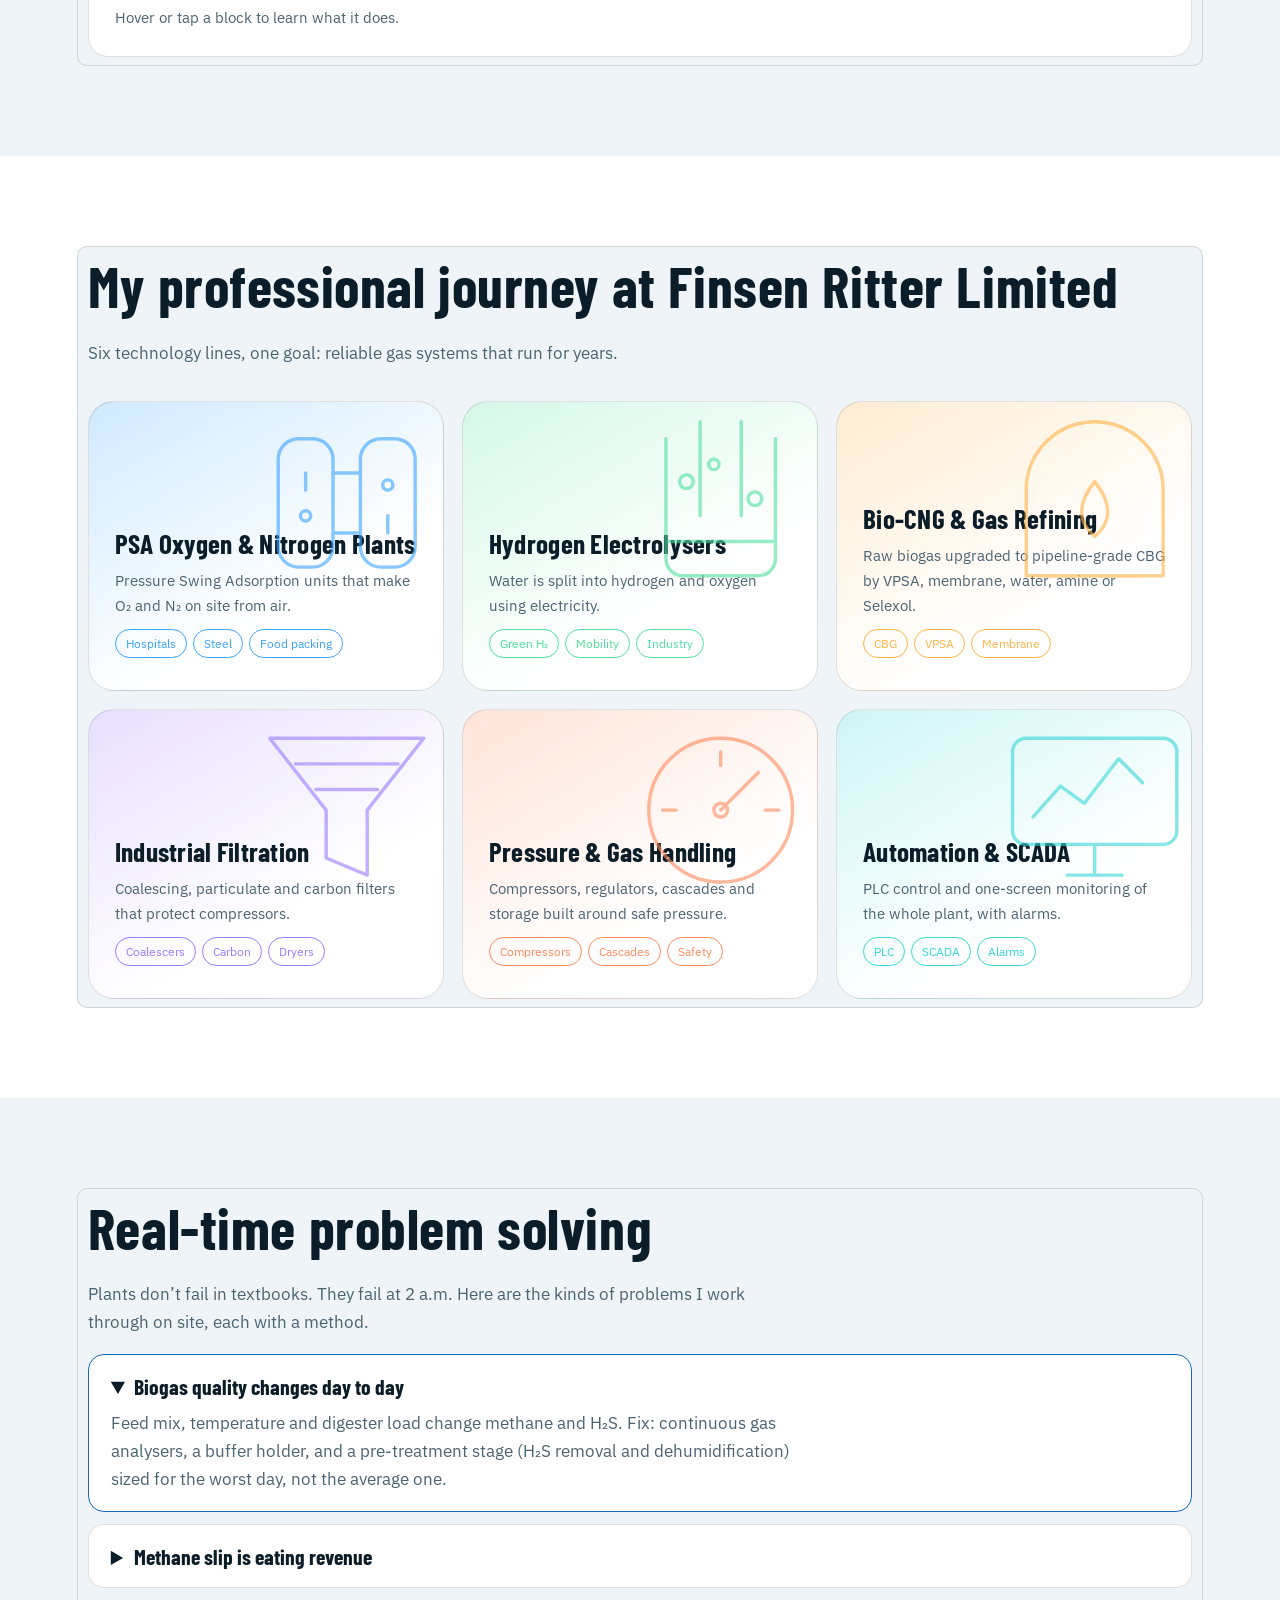
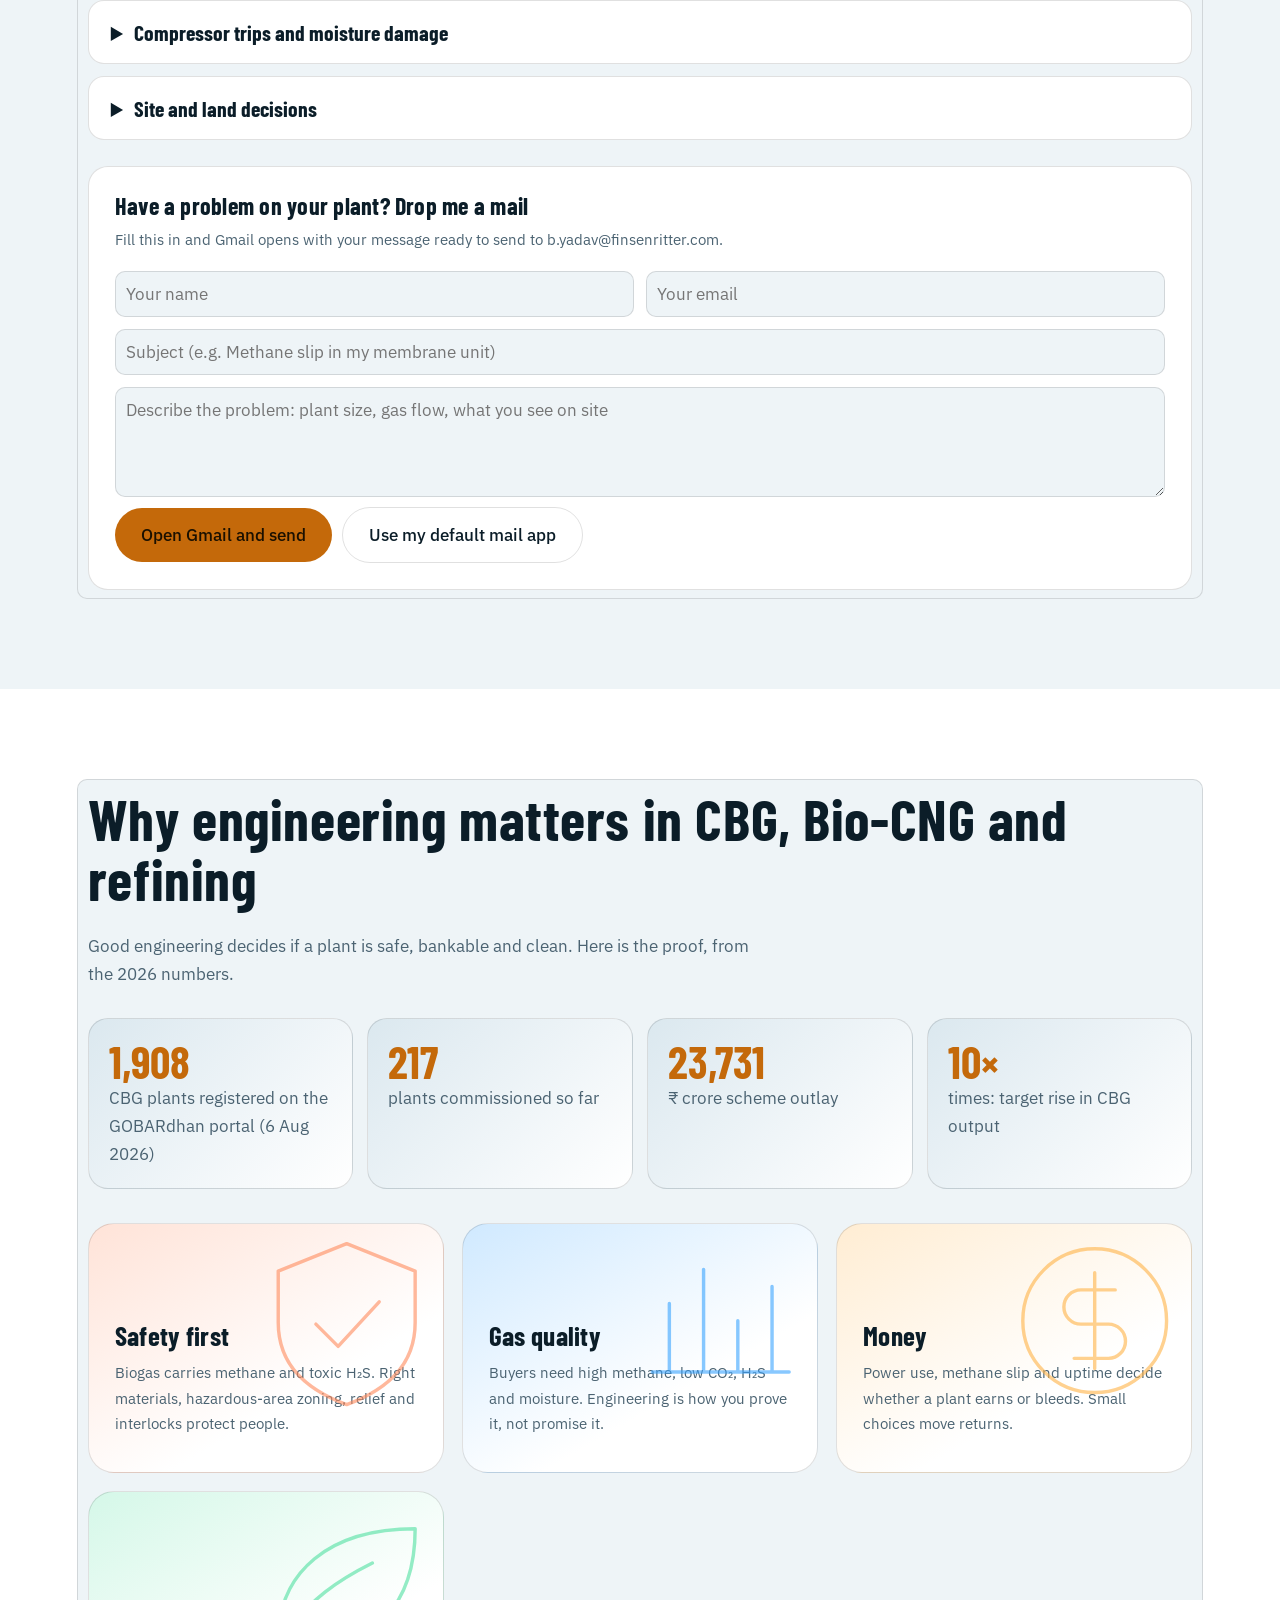
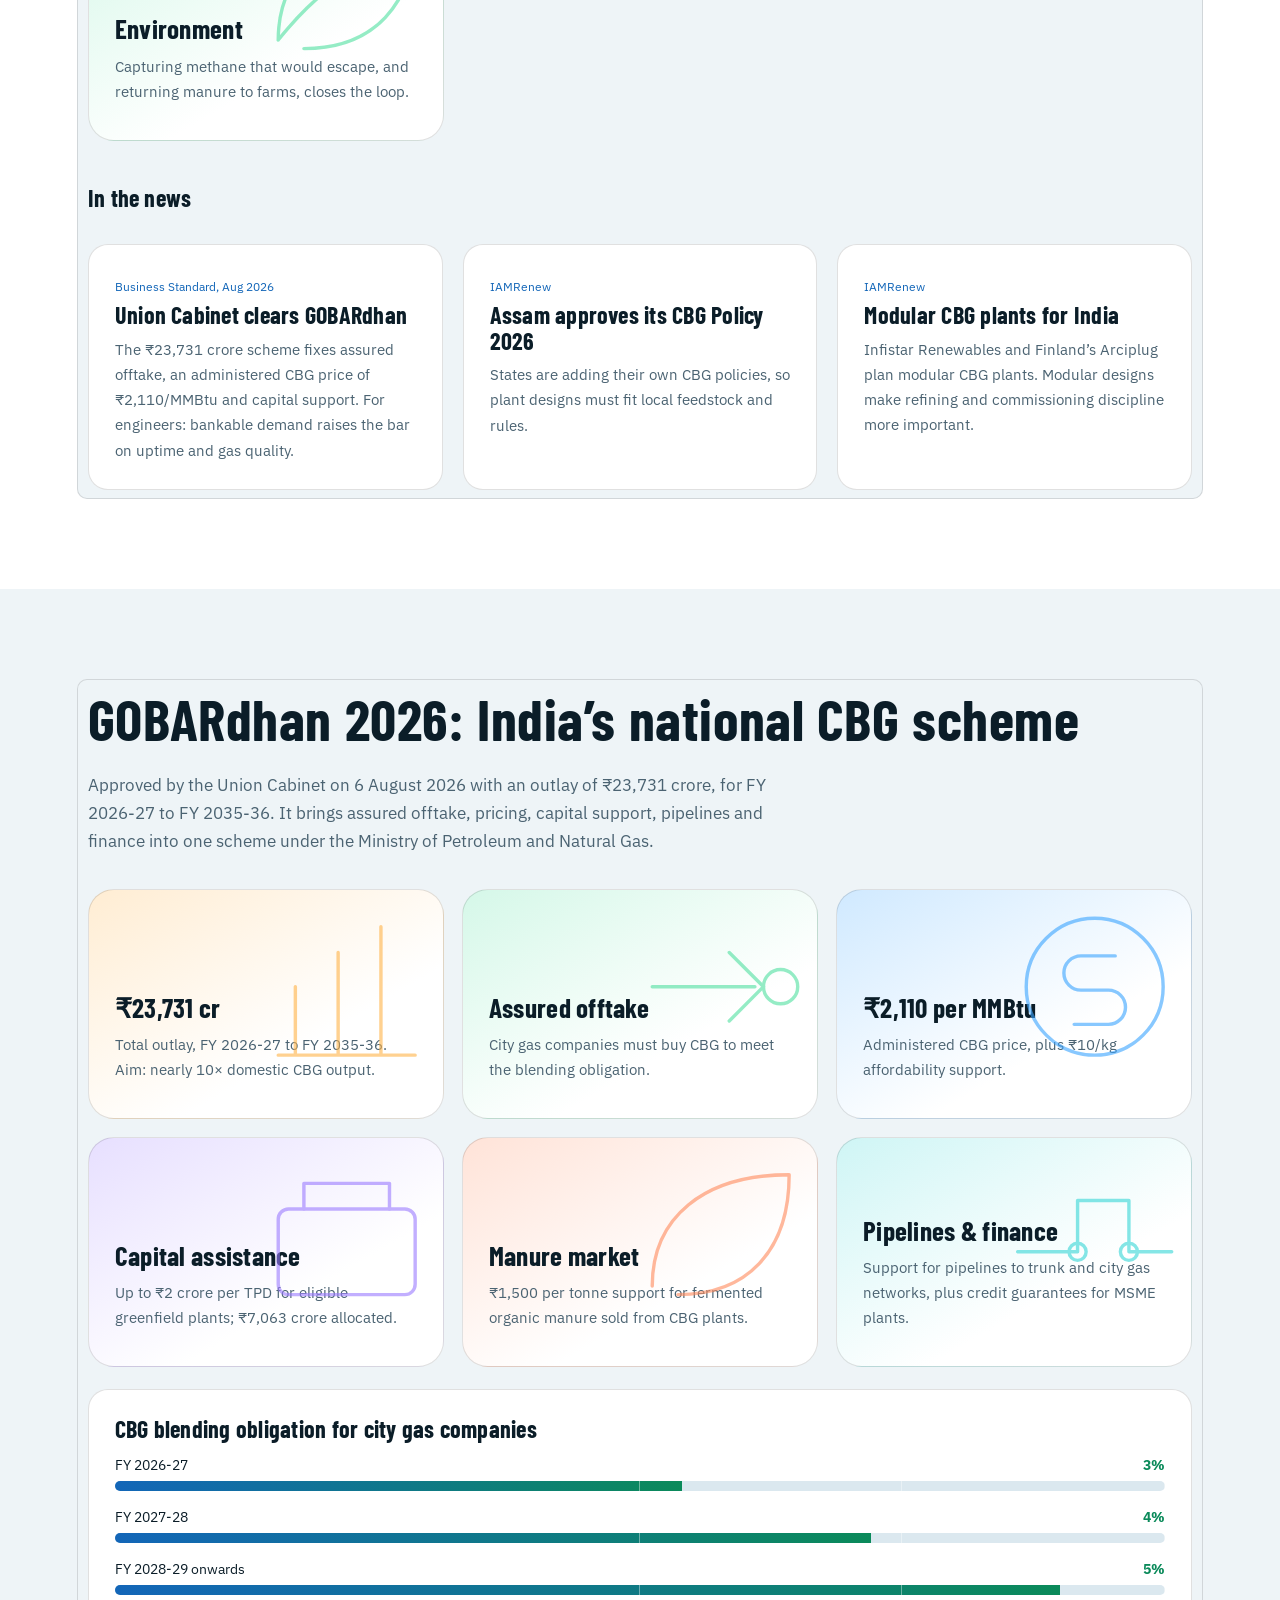
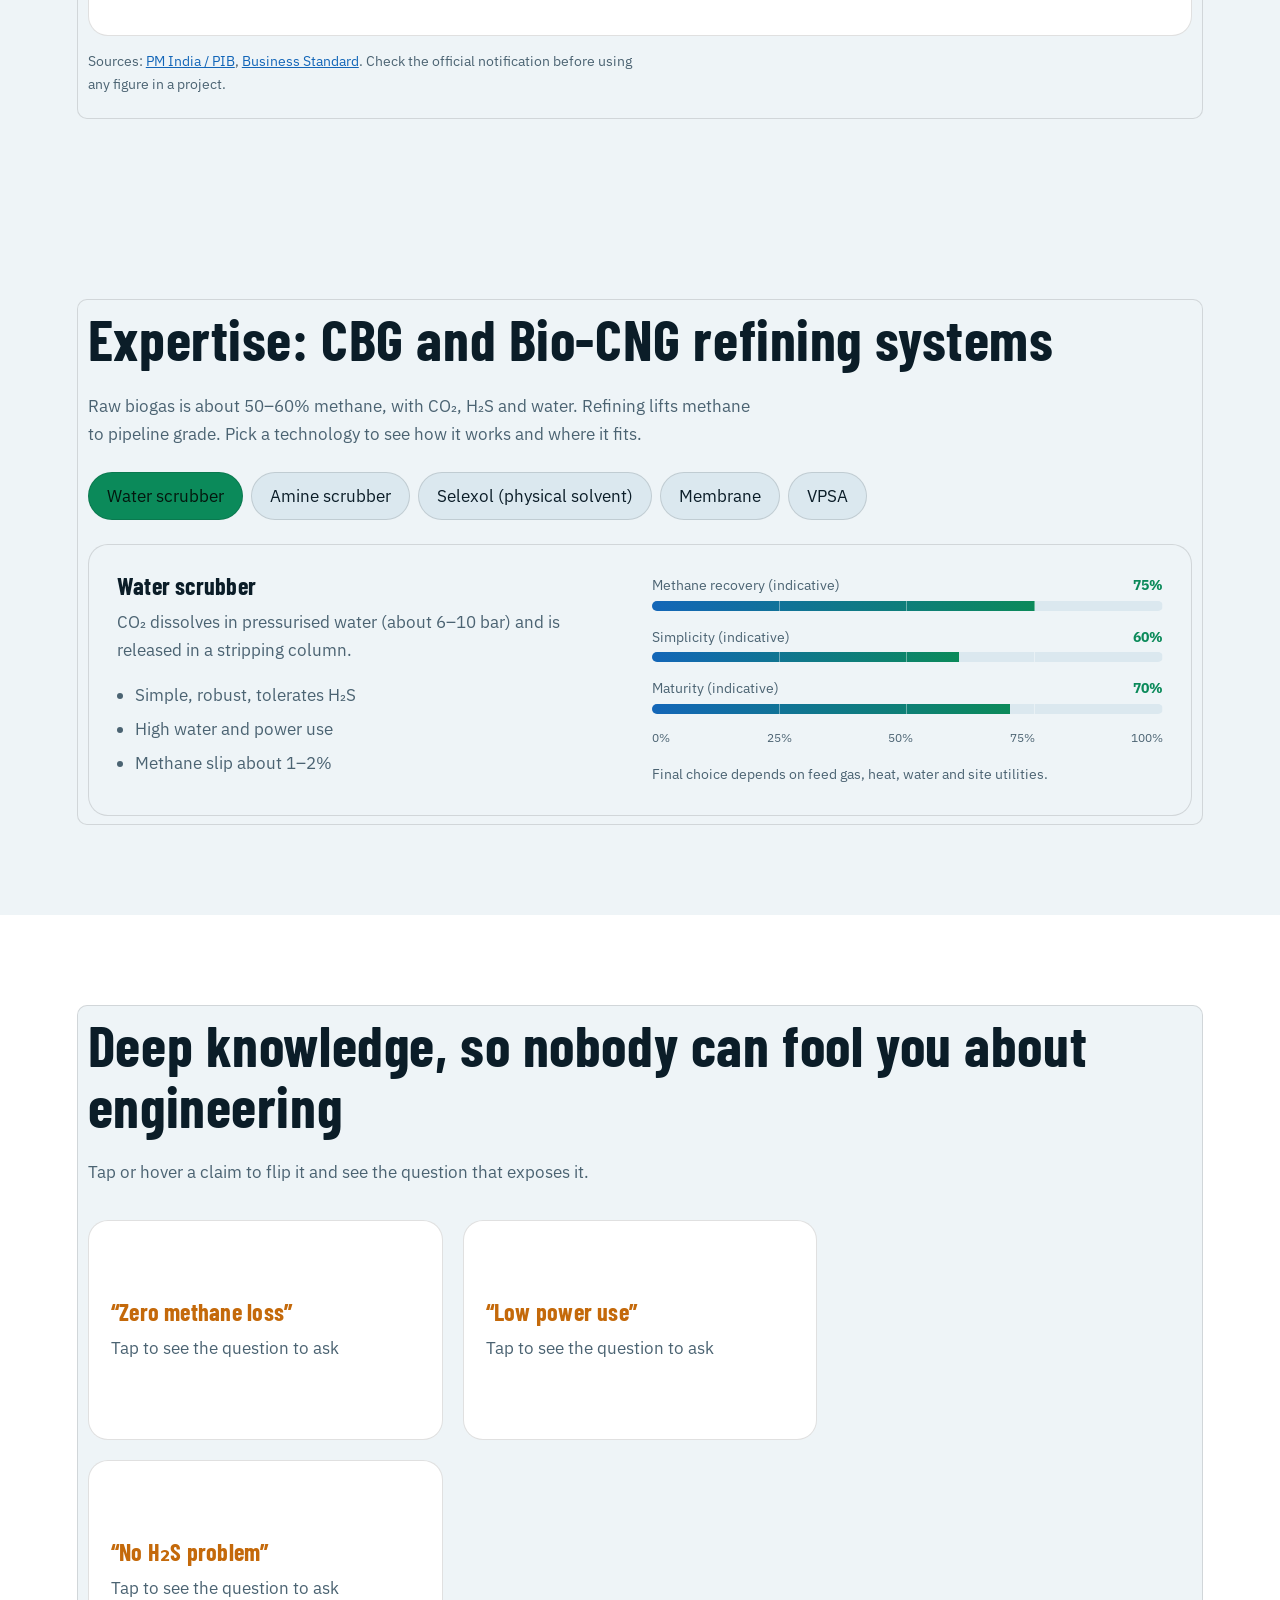
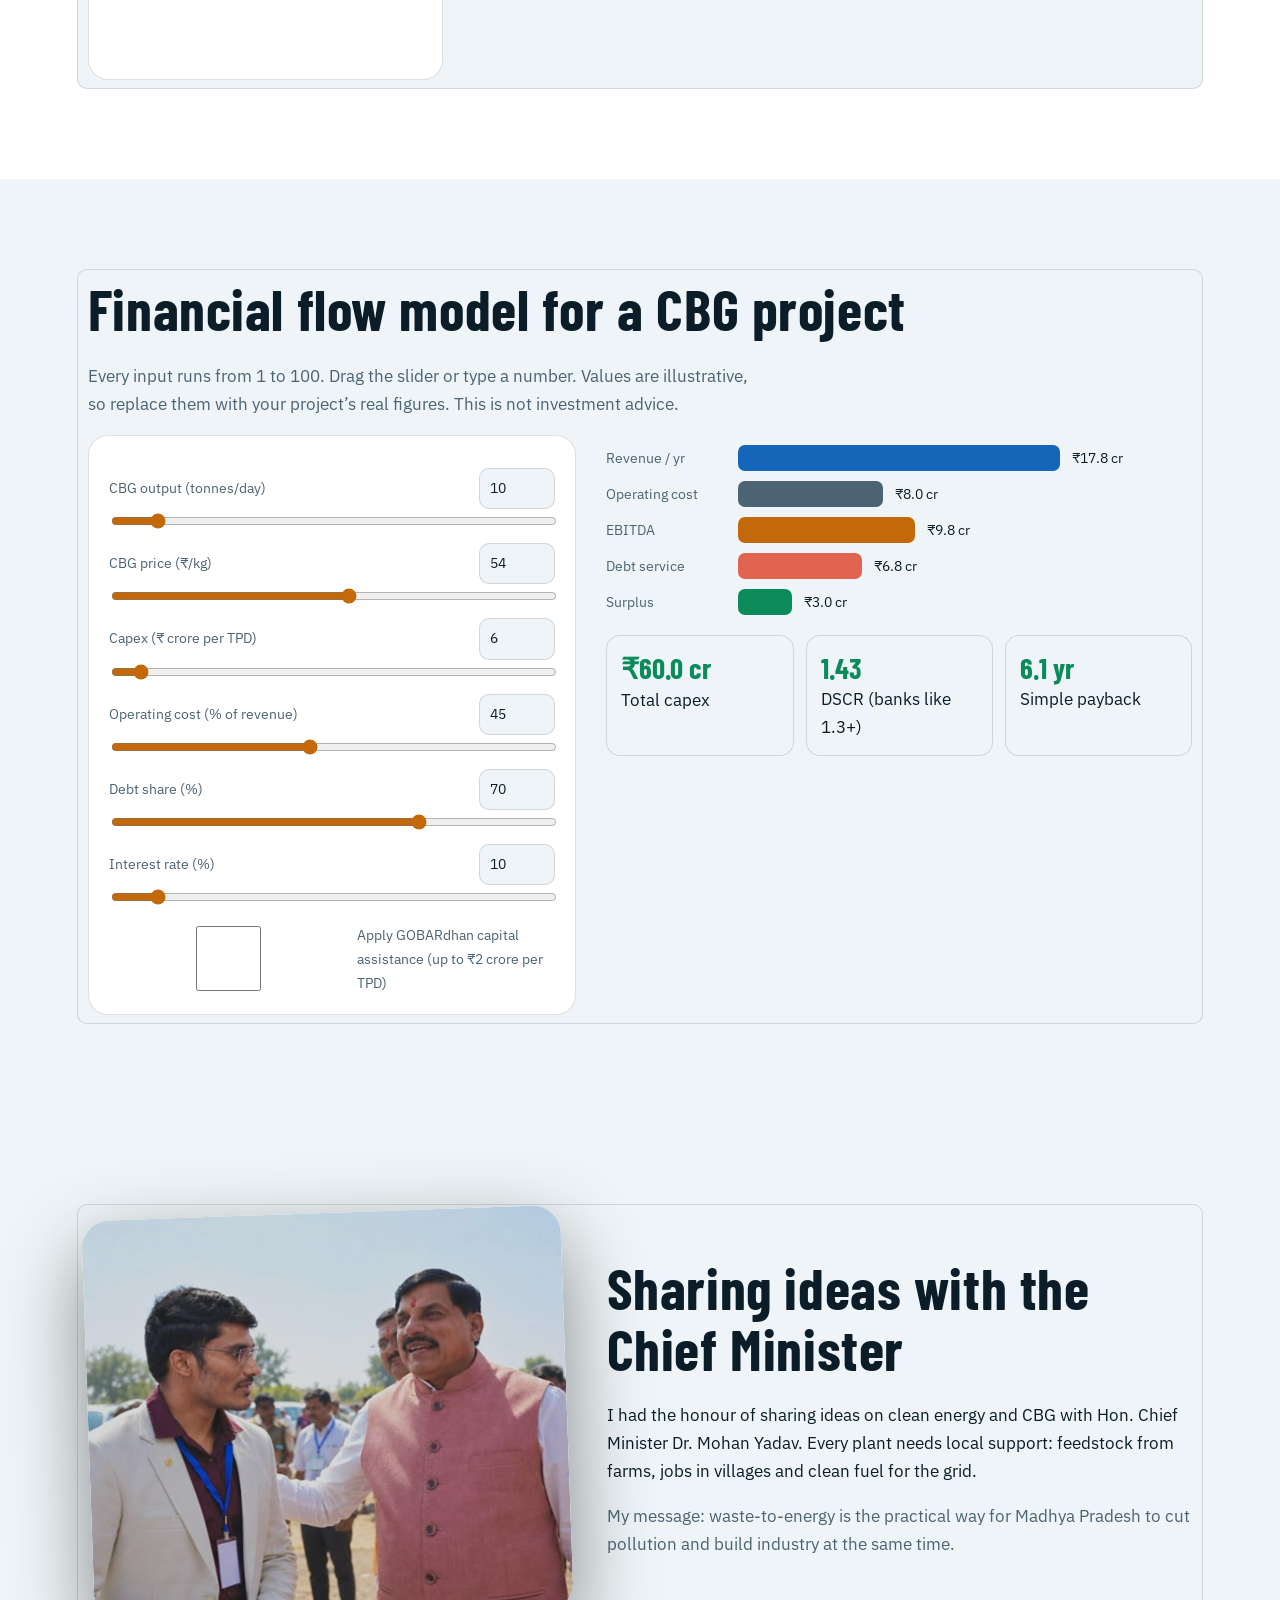
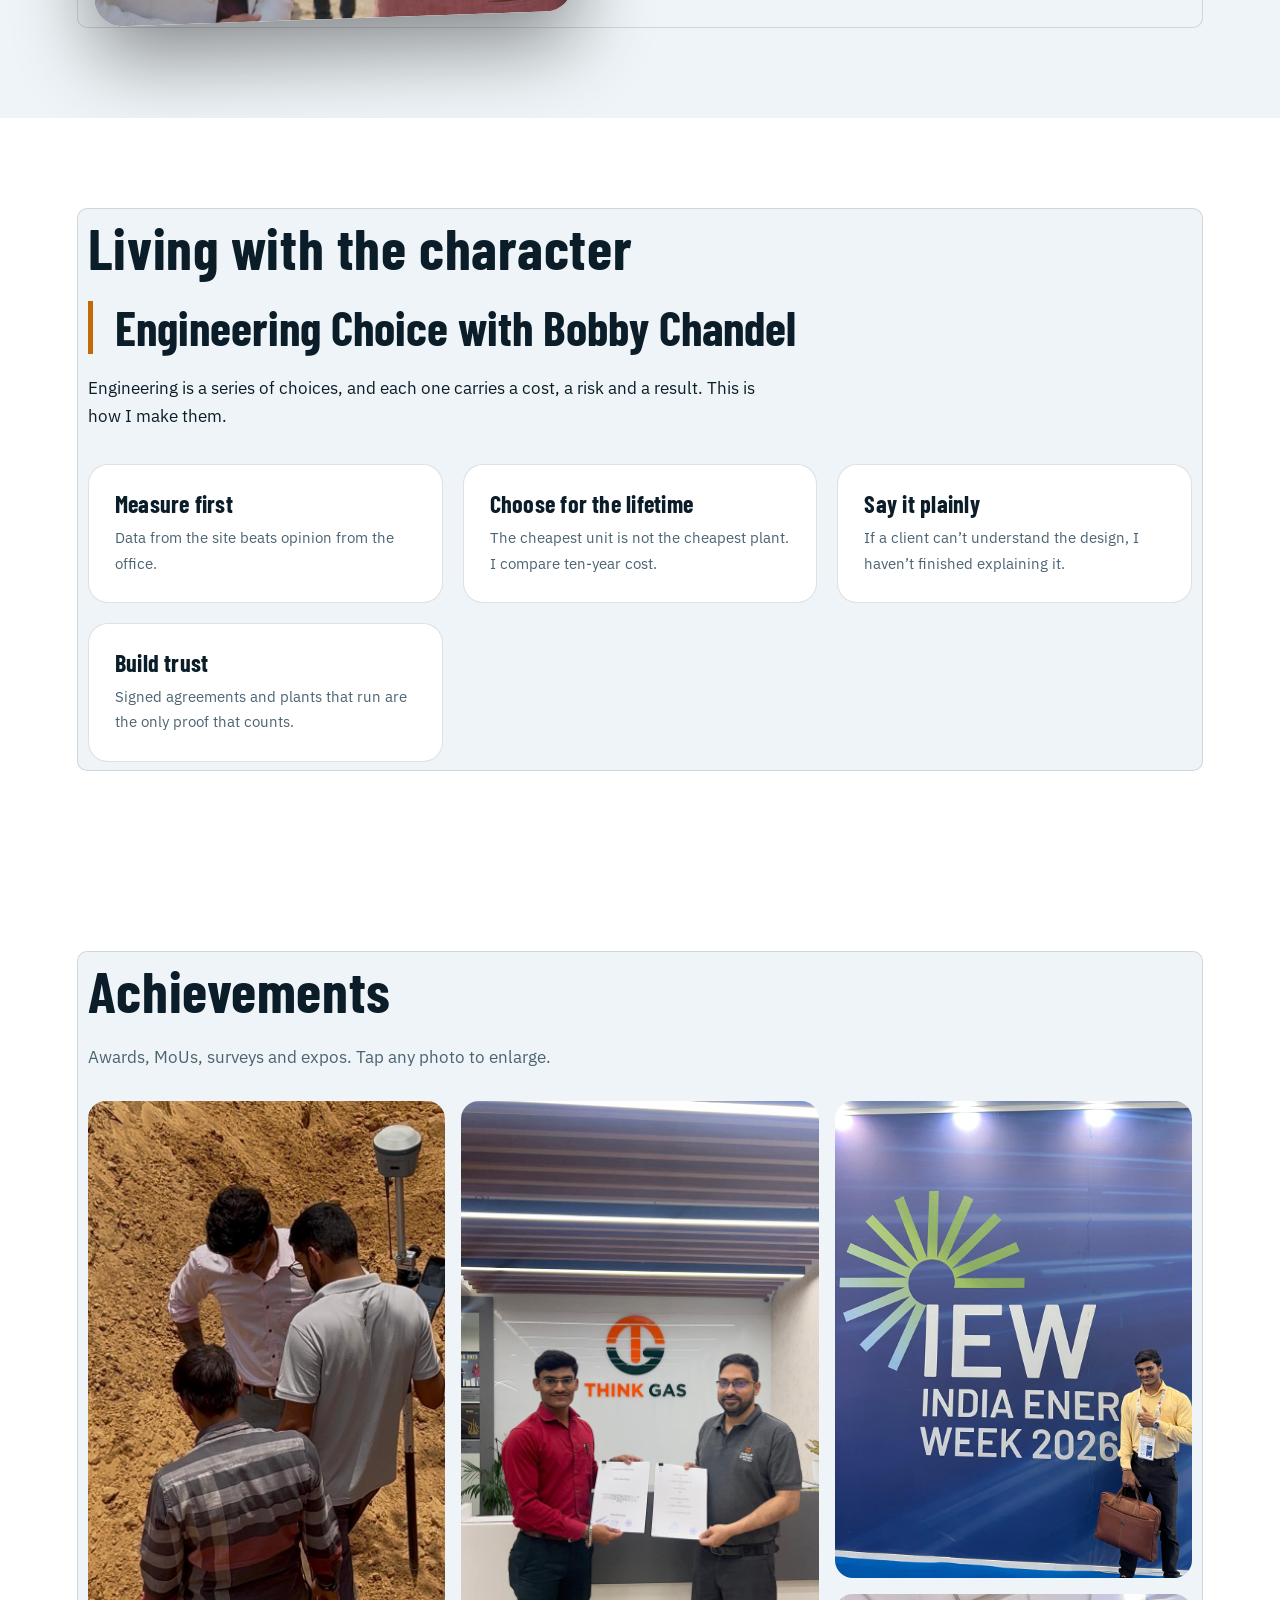
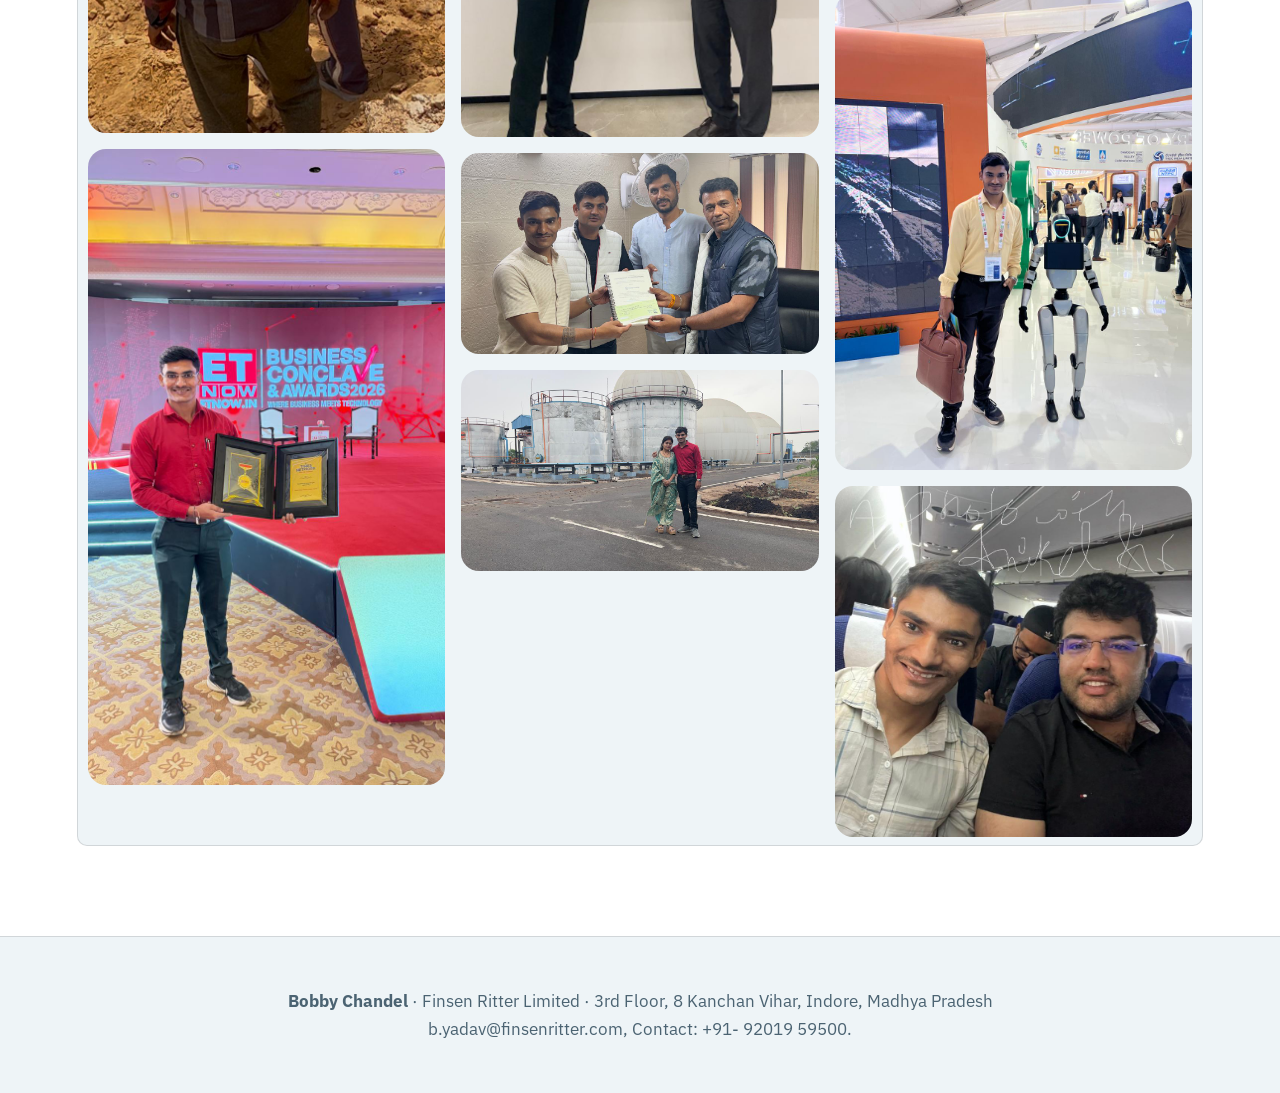
==== commit e9f7f6b0: "Update index.html" ====
--- a/index.html
+++ b/index.html
@@ -1,7 +1,7 @@
 <!DOCTYPE html>
 <html lang="en"><head><meta charset="utf-8">
 <meta name="viewport" content="width=device-width, initial-scale=1, viewport-fit=cover">
-<title>Bobby Chandel | CBG, Bio-CNG &amp; Gas Refining Engineer</title>
+<title>Bobby Chandel | Chief Operating Officer; Finsen Ritter Limited</title>
 <link href="https://fonts.googleapis.com/css2?family=Barlow+Condensed:wght@500;700&amp;family=IBM+Plex+Sans:wght@400;500&amp;display=swap" rel="stylesheet">
 <style>
 :root{--bg:#07131c;--s1:#0e2230;--s2:#143247;--tx:#e8f0f4;--mu:#93a9b6;--fl:#ffb347;--gr:#4fe0a0;--bl:#3aa4ff;--ln:rgba(255,255,255,.1);box-sizing:border-box;padding-top:env(safe-area-inset-top,0px);padding-bottom:env(safe-area-inset-bottom,0px);color-scheme:dark}
@@ -66,7 +66,7 @@
 <section class="hero"><div class="hb" style="background-image:url(images/Chief_Minister_Mohan_Yadav.png)"></div><div>
 <span class="tag">⚙ Finsen Ritter Limited</span><span class="tag">♻ CBG &amp; Bio-CNG</span><span class="tag">🔥 Gas refining</span>
 <h1>Engineering that turns waste into <span>clean energy.</span></h1>
-<p class="mu">I’m Bobby Chandel, an engineer at Finsen Ritter Limited. I work on gas plants from the first land survey to signed supply agreements, with a focus on Compressed Biogas (CBG), Bio-CNG and the refining systems that make biogas pipeline-grade.</p>
+<p class="mu">I’m Bobby Chandel, Chief Operating Officer at Finsen Ritter Limited. I lead all company operations along with gas and renewable energy projects from initial land surveys and project development through engineering, execution, commissioning, and signed gas supply agreements. My core focus is Compressed Biogas (CBG), Bio-CNG, and advanced biogas purification and refining systems that deliver pipeline-grade gas in line with applicable quality standards.</p>
 <a class="btn" href="#flow">Explore the plant</a><a class="btn o" href="#scheme">GOBARdhan 2026</a><a class="btn o" href="#fin">Finance model</a>
 
 </div>
